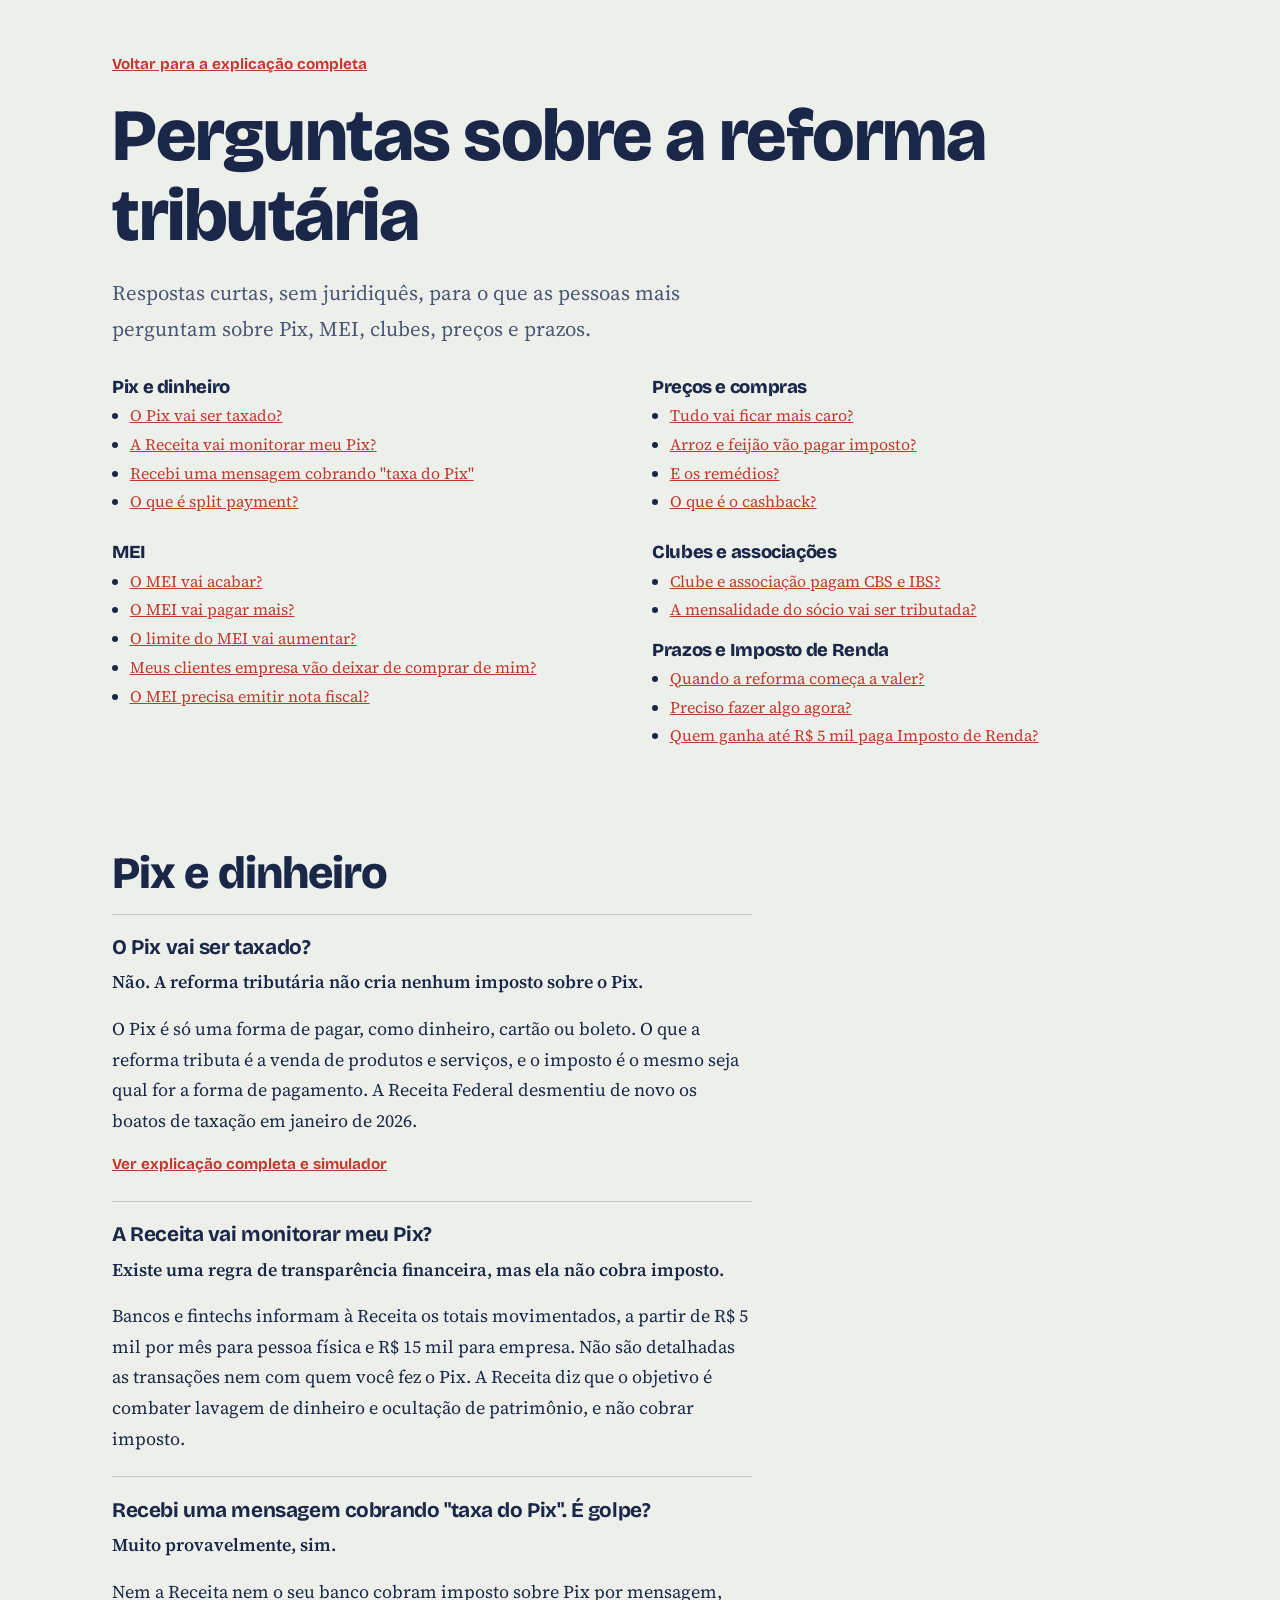
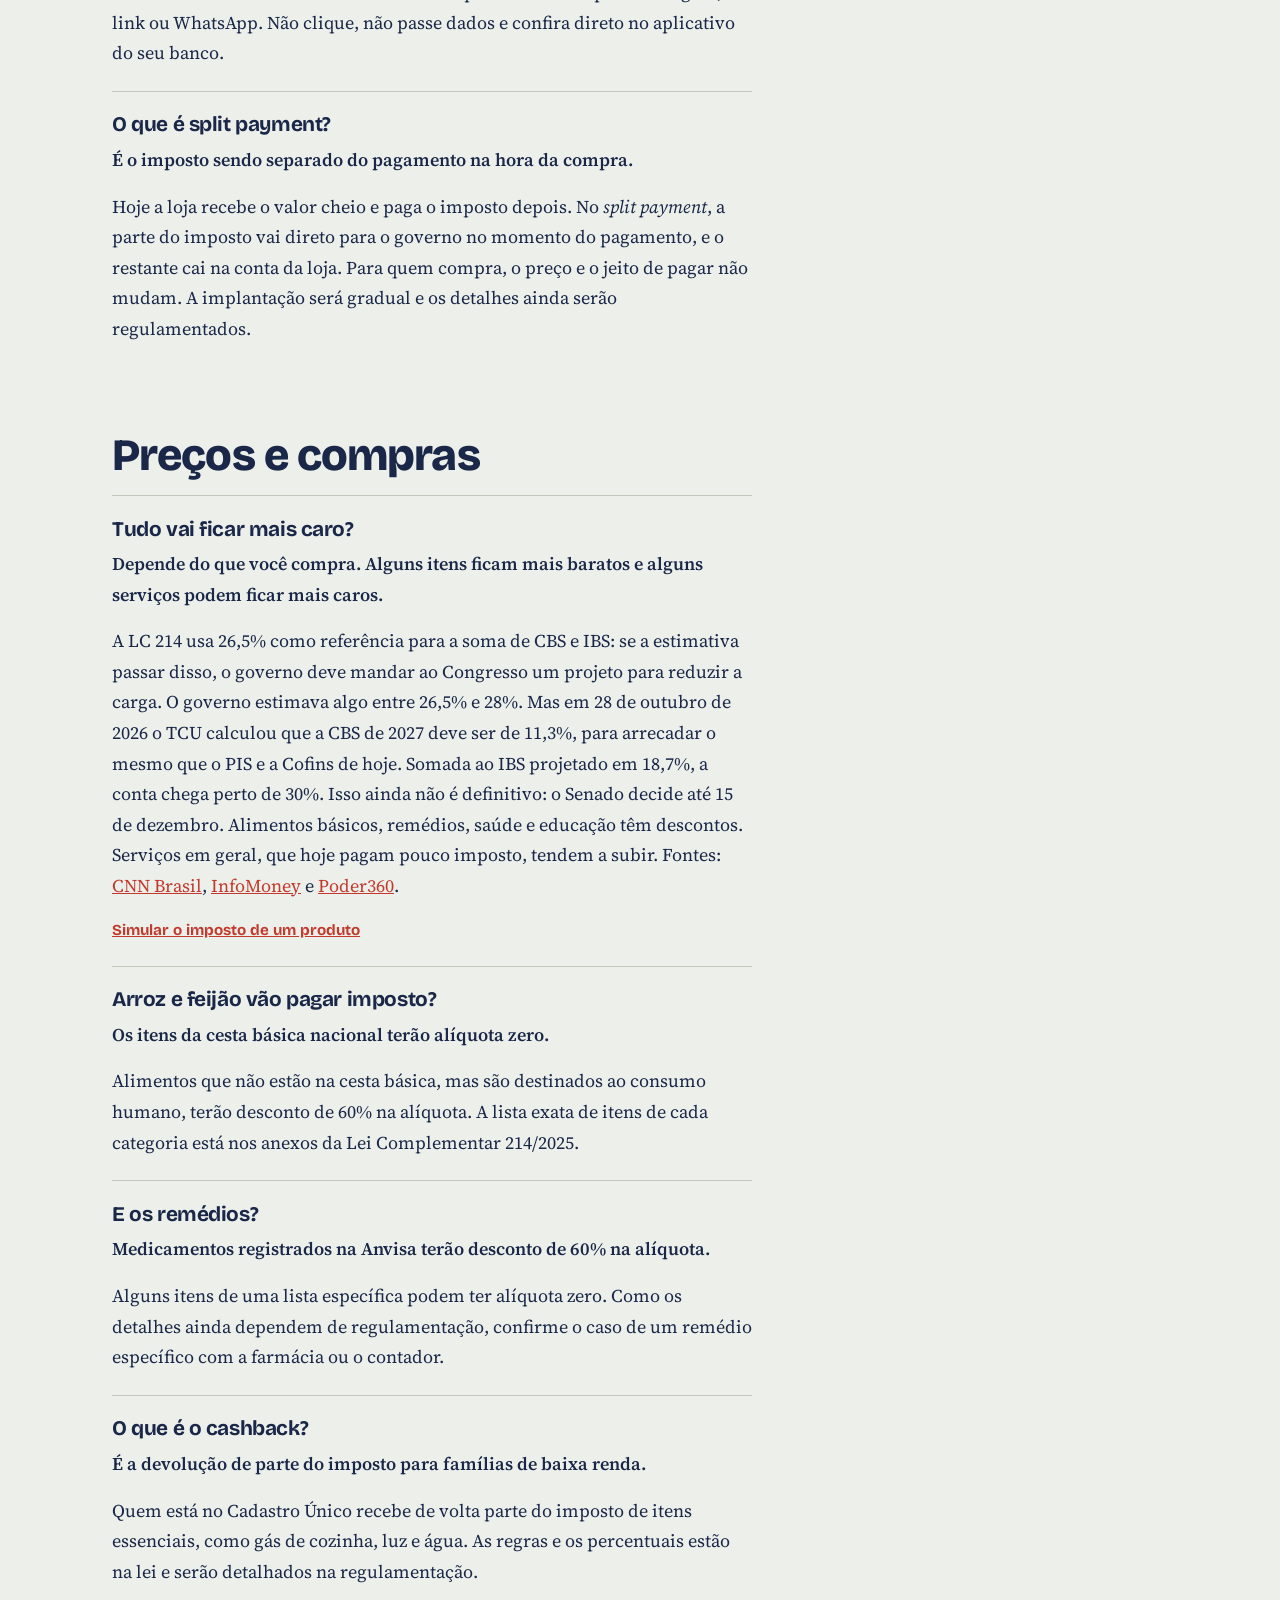
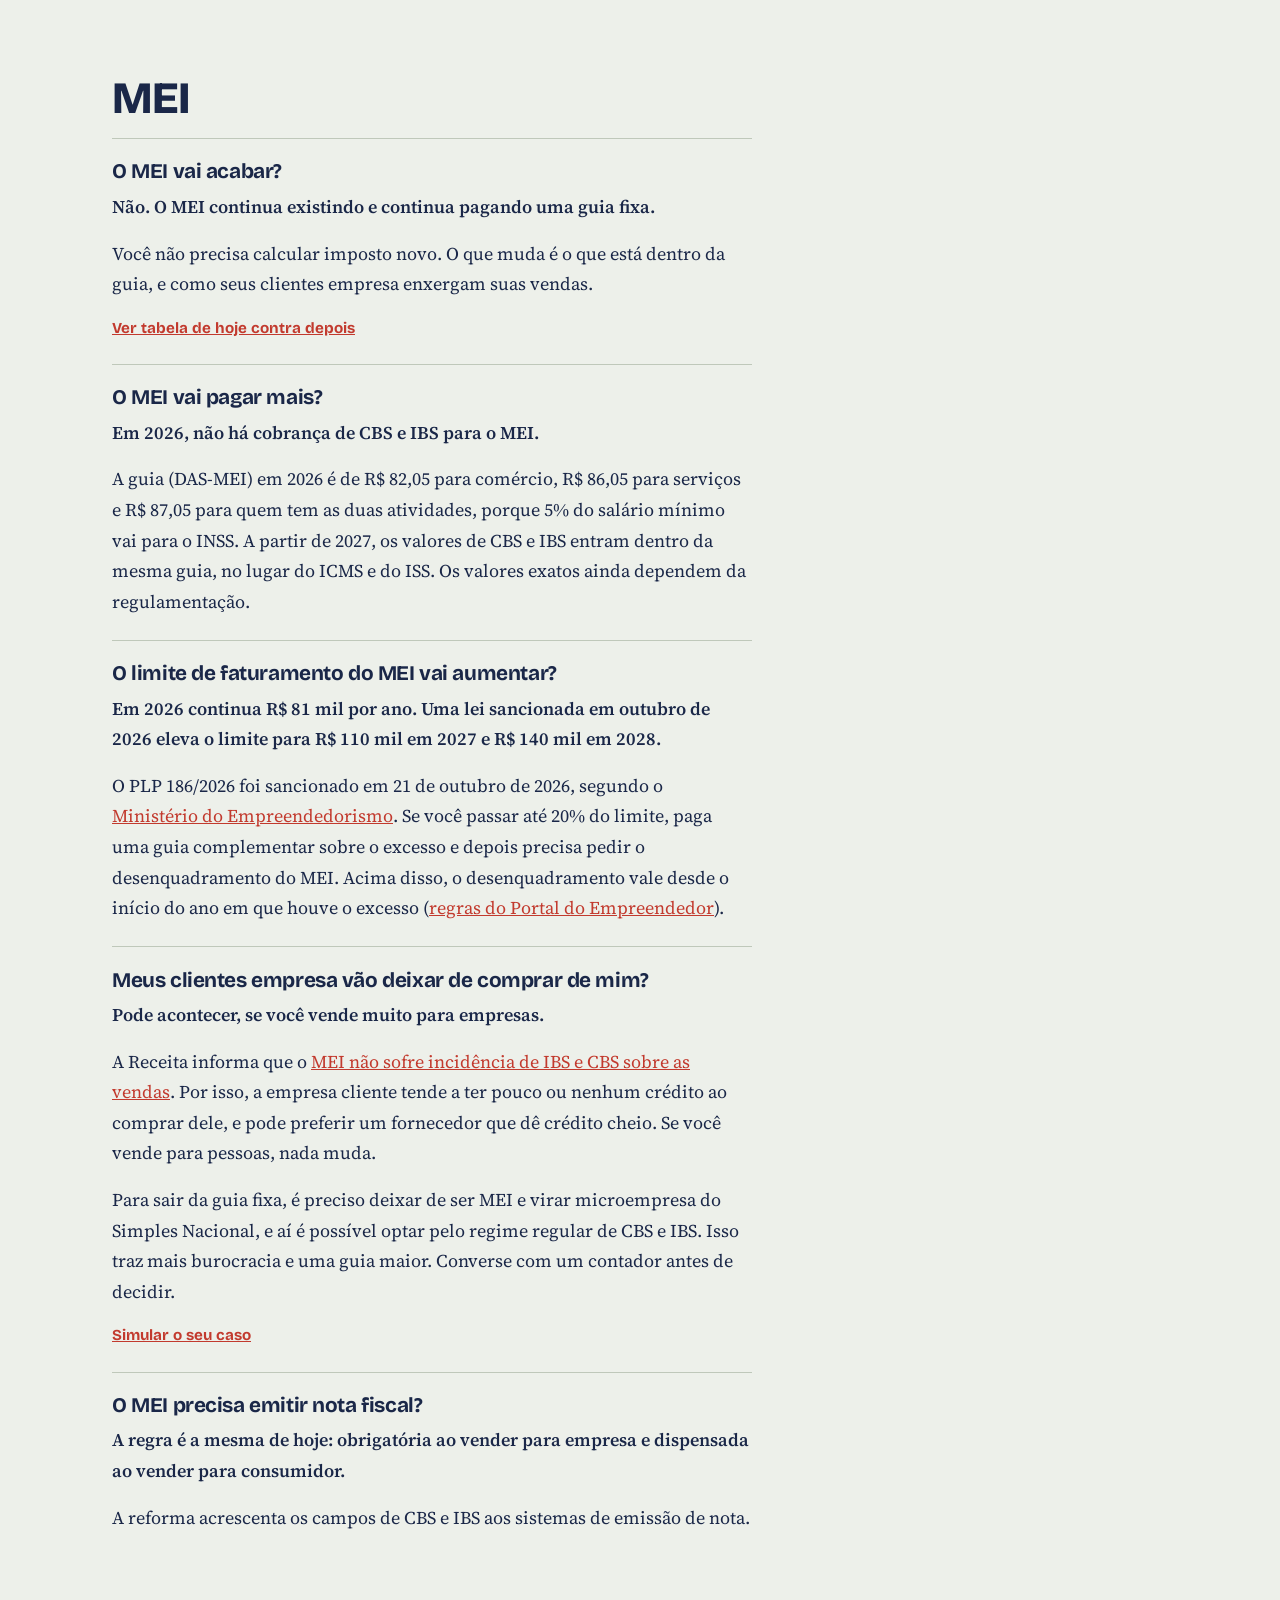
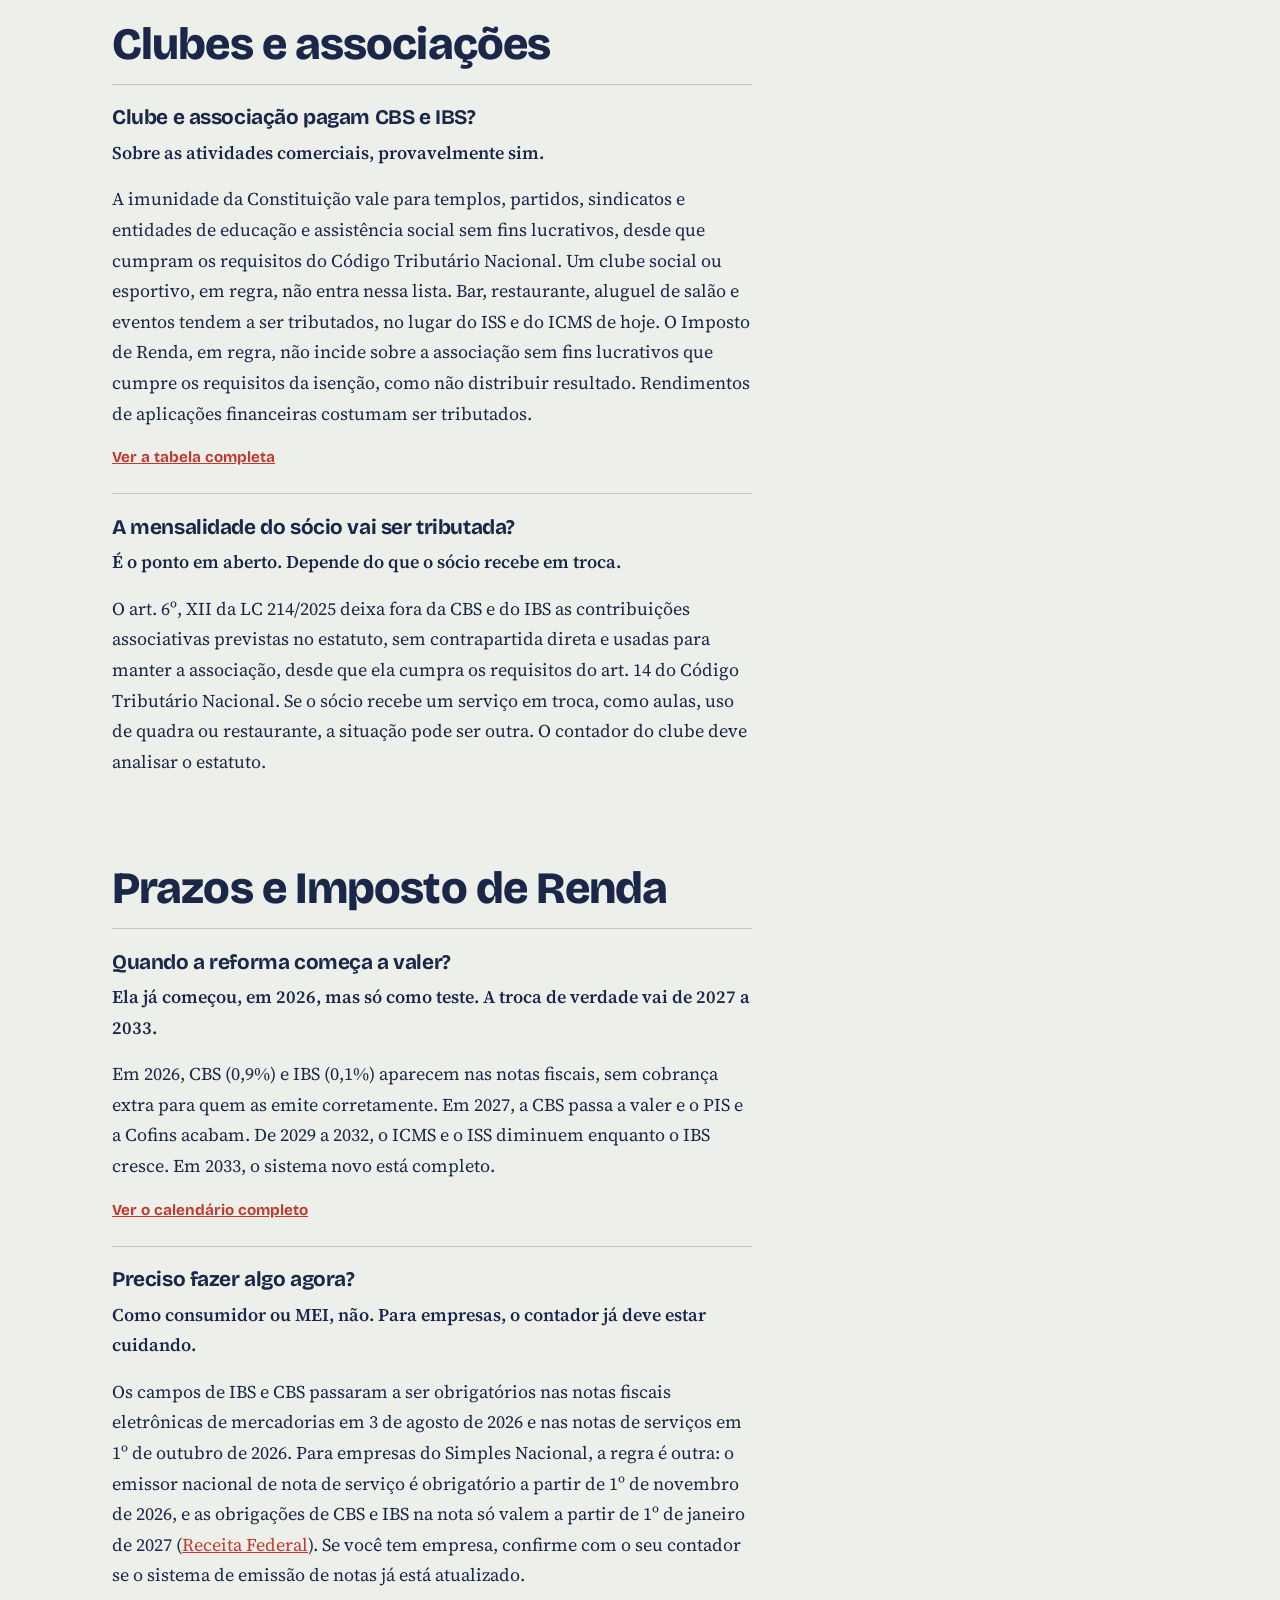
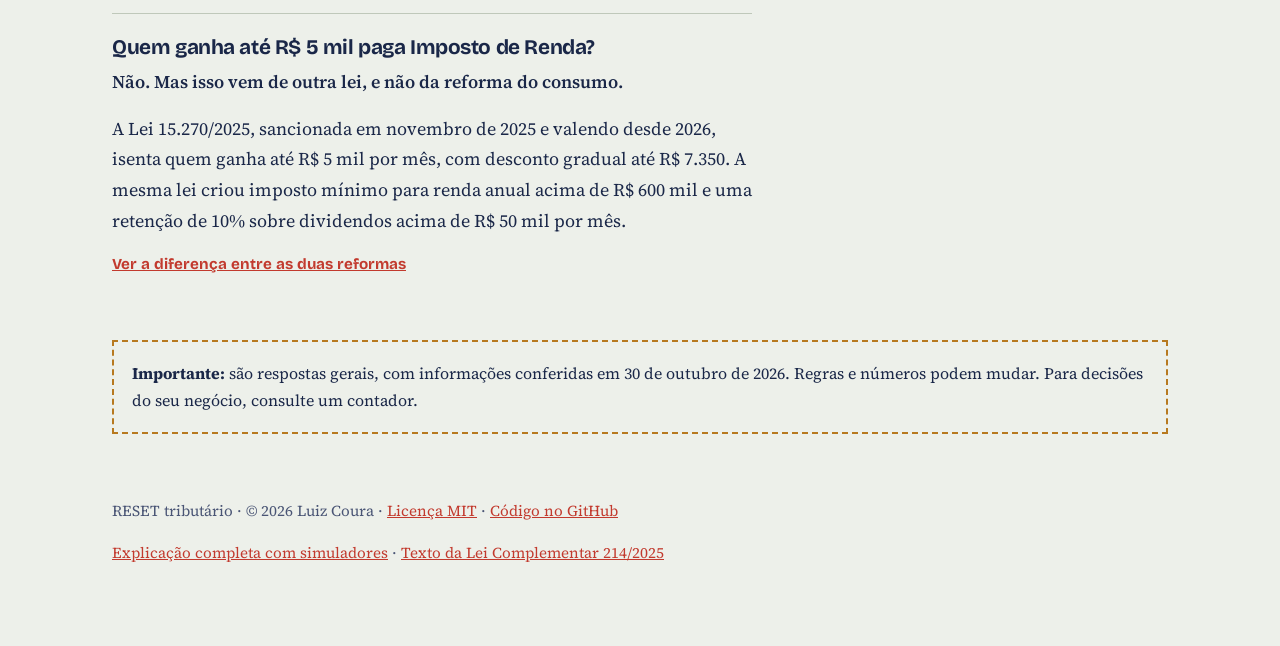
==== perguntas.html @ 4d24b14a "Atualiza conteúdo tributário com fontes oficiais Co-Authored-By: Claude Sonnet 5.5 <noreply@anthropi" ====
<!doctype html>
<html lang="pt-BR">
<head>
<meta charset="utf-8">
<meta name="viewport" content="width=device-width, initial-scale=1">
<title>Perguntas sobre a reforma tributária: Pix, MEI e preços | RESET</title>
<meta name="description" content="Respostas curtas para as dúvidas mais comuns sobre a reforma tributária: o Pix será taxado, o que muda para o MEI, clubes, preços e prazos.">
<meta name="author" content="Luiz Coura">
<meta name="robots" content="index, follow, max-snippet:-1, max-image-preview:large">
<link rel="canonical" href="https://luizcoura.github.io/reset-tributario/perguntas.html">
<link rel="icon" type="image/svg+xml" href="favicon.svg">
<link rel="icon" type="image/png" sizes="48x48" href="favicon-48.png">
<link rel="apple-touch-icon" href="apple-touch-icon.png">
<meta name="theme-color" content="#EDF0EA">
<meta property="og:type" content="article">
<meta property="og:locale" content="pt_BR">
<meta property="og:site_name" content="RESET tributário">
<meta property="og:title" content="Perguntas sobre a reforma tributária: Pix, MEI e preços">
<meta property="og:description" content="O Pix será taxado? O que muda para o MEI? Respostas curtas e sem juridiquês.">
<meta property="og:url" content="https://luizcoura.github.io/reset-tributario/perguntas.html">
<meta property="og:image" content="https://luizcoura.github.io/reset-tributario/og-image.png">
<meta property="og:image:width" content="1200">
<meta property="og:image:height" content="630">
<meta name="twitter:card" content="summary_large_image">
<meta name="twitter:image" content="https://luizcoura.github.io/reset-tributario/og-image.png">
<link rel="preconnect" href="https://fonts.googleapis.com">
<link rel="preconnect" href="https://fonts.gstatic.com" crossorigin>
<link href="https://fonts.googleapis.com/css2?family=Bricolage+Grotesque:opsz,wght@12..96,500;12..96,700;12..96,800&family=Source+Serif+4:ital,opsz,wght@0,8..60,400;0,8..60,600;1,8..60,400&family=IBM+Plex+Mono:wght@400;500&display=swap" rel="stylesheet">
<link rel="stylesheet" href="style.css">
<script type="application/ld+json">
{
  "@context":"https://schema.org",
  "@type":"WebPage",
  "name":"Perguntas sobre a reforma tributária: Pix, MEI e preços",
  "description":"Respostas curtas para as dúvidas mais comuns sobre a reforma tributária brasileira.",
  "inLanguage":"pt-BR",
  "url":"https://luizcoura.github.io/reset-tributario/perguntas.html",
  "dateModified":"2026-10-30",
  "isPartOf":{"@type":"WebSite","name":"RESET tributário","url":"https://luizcoura.github.io/reset-tributario/"},
  "author":{"@type":"Person","name":"Luiz Coura","url":"https://github.com/luizcoura"}
}
</script>
</head>
<body>

<header class="topo">
  <div class="wrap">
    <a class="voltar" href="index.html">Voltar para a explicação completa</a>
    <h1>Perguntas sobre a reforma tributária</h1>
    <p class="lead texto">Respostas curtas, sem juridiquês, para o que as pessoas mais perguntam sobre Pix, MEI, clubes, preços e prazos.</p>

    <nav class="indice" aria-label="Índice de perguntas">
      <div>
        <h2>Pix e dinheiro</h2>
        <ul>
          <li><a href="#pix-taxado">O Pix vai ser taxado?</a></li>
          <li><a href="#pix-monitorado">A Receita vai monitorar meu Pix?</a></li>
          <li><a href="#pix-golpe">Recebi uma mensagem cobrando "taxa do Pix"</a></li>
          <li><a href="#split">O que é split payment?</a></li>
        </ul>
      </div>
      <div>
        <h2>Preços e compras</h2>
        <ul>
          <li><a href="#mais-caro">Tudo vai ficar mais caro?</a></li>
          <li><a href="#cesta">Arroz e feijão vão pagar imposto?</a></li>
          <li><a href="#remedios">E os remédios?</a></li>
          <li><a href="#cashback">O que é o cashback?</a></li>
        </ul>
      </div>
      <div>
        <h2>MEI</h2>
        <ul>
          <li><a href="#mei-acaba">O MEI vai acabar?</a></li>
          <li><a href="#mei-paga-mais">O MEI vai pagar mais?</a></li>
          <li><a href="#mei-limite">O limite do MEI vai aumentar?</a></li>
          <li><a href="#mei-cliente">Meus clientes empresa vão deixar de comprar de mim?</a></li>
          <li><a href="#mei-nota">O MEI precisa emitir nota fiscal?</a></li>
        </ul>
      </div>
      <div>
        <h2>Clubes e associações</h2>
        <ul>
          <li><a href="#clube-paga">Clube e associação pagam CBS e IBS?</a></li>
          <li><a href="#clube-mensalidade">A mensalidade do sócio vai ser tributada?</a></li>
        </ul>
        <h2 class="mt-12">Prazos e Imposto de Renda</h2>
        <ul>
          <li><a href="#quando">Quando a reforma começa a valer?</a></li>
          <li><a href="#agora">Preciso fazer algo agora?</a></li>
          <li><a href="#ir">Quem ganha até R$ 5 mil paga Imposto de Renda?</a></li>
        </ul>
      </div>
    </nav>
  </div>
</header>

<main>
<section class="grupo" id="pix">
  <div class="wrap">
    <h2>Pix e dinheiro</h2>

    <div class="pergunta" id="pix-taxado">
      <h3>O Pix vai ser taxado?</h3>
      <p class="curta">Não. A reforma tributária não cria nenhum imposto sobre o Pix.</p>
      <p>O Pix é só uma forma de pagar, como dinheiro, cartão ou boleto. O que a reforma tributa é a venda de produtos e serviços, e o imposto é o mesmo seja qual for a forma de pagamento. A Receita Federal desmentiu de novo os boatos de taxação em janeiro de 2026.</p>
      <p class="mais"><a href="index.html#pix">Ver explicação completa e simulador</a></p>
    </div>

    <div class="pergunta" id="pix-monitorado">
      <h3>A Receita vai monitorar meu Pix?</h3>
      <p class="curta">Existe uma regra de transparência financeira, mas ela não cobra imposto.</p>
      <p>Bancos e fintechs informam à Receita os totais movimentados, a partir de R$ 5 mil por mês para pessoa física e R$ 15 mil para empresa. Não são detalhadas as transações nem com quem você fez o Pix. A Receita diz que o objetivo é combater lavagem de dinheiro e ocultação de patrimônio, e não cobrar imposto.</p>
    </div>

    <div class="pergunta" id="pix-golpe">
      <h3>Recebi uma mensagem cobrando "taxa do Pix". É golpe?</h3>
      <p class="curta">Muito provavelmente, sim.</p>
      <p>Nem a Receita nem o seu banco cobram imposto sobre Pix por mensagem, link ou WhatsApp. Não clique, não passe dados e confira direto no aplicativo do seu banco.</p>
    </div>

    <div class="pergunta" id="split">
      <h3>O que é split payment?</h3>
      <p class="curta">É o imposto sendo separado do pagamento na hora da compra.</p>
      <p>Hoje a loja recebe o valor cheio e paga o imposto depois. No <em>split payment</em>, a parte do imposto vai direto para o governo no momento do pagamento, e o restante cai na conta da loja. Para quem compra, o preço e o jeito de pagar não mudam. A implantação será gradual e os detalhes ainda serão regulamentados.</p>
    </div>
  </div>
</section>

<section class="grupo" id="precos">
  <div class="wrap">
    <h2>Preços e compras</h2>

    <div class="pergunta" id="mais-caro">
      <h3>Tudo vai ficar mais caro?</h3>
      <p class="curta">Depende do que você compra. Alguns itens ficam mais baratos e alguns serviços podem ficar mais caros.</p>
      <p>A LC 214 usa 26,5% como referência para a soma de CBS e IBS: se a estimativa passar disso, o governo deve mandar ao Congresso um projeto para reduzir a carga. O governo estimava algo entre 26,5% e 28%. Mas em 28 de outubro de 2026 o TCU calculou que a CBS de 2027 deve ser de 11,3%, para arrecadar o mesmo que o PIS e a Cofins de hoje. Somada ao IBS projetado em 18,7%, a conta chega perto de 30%. Isso ainda não é definitivo: o Senado decide até 15 de dezembro. Alimentos básicos, remédios, saúde e educação têm descontos. Serviços em geral, que hoje pagam pouco imposto, tendem a subir. Fontes: <a href="https://www.cnnbrasil.com.br/economia/money/macroeconomia/reforma-tributaria-tcu-propoe-aliquota-de-113-para-cbs-em-2027/">CNN Brasil</a>, <a href="https://www.infomoney.com.br/business/cbs-de-113-surpreende-e-acende-alerta-para-alta-de-impostos-em-2027/">InfoMoney</a> e <a href="https://www.poder360.com.br/poder-economia/tcu-fixa-aliquota-da-cbs-em-113-para-2027/">Poder360</a>.</p>
      <p class="mais"><a href="index.html#simuladores">Simular o imposto de um produto</a></p>
    </div>

    <div class="pergunta" id="cesta">
      <h3>Arroz e feijão vão pagar imposto?</h3>
      <p class="curta">Os itens da cesta básica nacional terão alíquota zero.</p>
      <p>Alimentos que não estão na cesta básica, mas são destinados ao consumo humano, terão desconto de 60% na alíquota. A lista exata de itens de cada categoria está nos anexos da Lei Complementar 214/2025.</p>
    </div>

    <div class="pergunta" id="remedios">
      <h3>E os remédios?</h3>
      <p class="curta">Medicamentos registrados na Anvisa terão desconto de 60% na alíquota.</p>
      <p>Alguns itens de uma lista específica podem ter alíquota zero. Como os detalhes ainda dependem de regulamentação, confirme o caso de um remédio específico com a farmácia ou o contador.</p>
    </div>

    <div class="pergunta" id="cashback">
      <h3>O que é o cashback?</h3>
      <p class="curta">É a devolução de parte do imposto para famílias de baixa renda.</p>
      <p>Quem está no Cadastro Único recebe de volta parte do imposto de itens essenciais, como gás de cozinha, luz e água. As regras e os percentuais estão na lei e serão detalhados na regulamentação.</p>
    </div>
  </div>
</section>

<section class="grupo" id="mei">
  <div class="wrap">
    <h2>MEI</h2>

    <div class="pergunta" id="mei-acaba">
      <h3>O MEI vai acabar?</h3>
      <p class="curta">Não. O MEI continua existindo e continua pagando uma guia fixa.</p>
      <p>Você não precisa calcular imposto novo. O que muda é o que está dentro da guia, e como seus clientes empresa enxergam suas vendas.</p>
      <p class="mais"><a href="index.html#mei">Ver tabela de hoje contra depois</a></p>
    </div>

    <div class="pergunta" id="mei-paga-mais">
      <h3>O MEI vai pagar mais?</h3>
      <p class="curta">Em 2026, não há cobrança de CBS e IBS para o MEI.</p>
      <p>A guia (DAS-MEI) em 2026 é de R$ 82,05 para comércio, R$ 86,05 para serviços e R$ 87,05 para quem tem as duas atividades, porque 5% do salário mínimo vai para o INSS. A partir de 2027, os valores de CBS e IBS entram dentro da mesma guia, no lugar do ICMS e do ISS. Os valores exatos ainda dependem da regulamentação.</p>
    </div>

    <div class="pergunta" id="mei-limite">
      <h3>O limite de faturamento do MEI vai aumentar?</h3>
      <p class="curta">Em 2026 continua R$ 81 mil por ano. Uma lei sancionada em outubro de 2026 eleva o limite para R$ 110 mil em 2027 e R$ 140 mil em 2028.</p>
      <p>O PLP 186/2026 foi sancionado em 21 de outubro de 2026, segundo o <a href="https://www.gov.br/memp/pt-br/assuntos/noticias/lula-sanciona-lei-que-amplia-beneficios-para-meis-e-envia-ao-congresso-pec-sobre-tarifa-zero-no-transporte-coletivo">Ministério do Empreendedorismo</a>. Se você passar até 20% do limite, paga uma guia complementar sobre o excesso e depois precisa pedir o desenquadramento do MEI. Acima disso, o desenquadramento vale desde o início do ano em que houve o excesso (<a href="https://www.gov.br/empresas-e-negocios/pt-br/empreendedor/servicos-para-mei/quero-crescer-desenquadramento">regras do Portal do Empreendedor</a>).</p>
    </div>

    <div class="pergunta" id="mei-cliente">
      <h3>Meus clientes empresa vão deixar de comprar de mim?</h3>
      <p class="curta">Pode acontecer, se você vende muito para empresas.</p>
      <p>A Receita informa que o <a href="https://www.gov.br/receitafederal/pt-br/acesso-a-informacao/acoes-e-programas/reforma-tributaria-do-consumo/reforma-de-fato">MEI não sofre incidência de IBS e CBS sobre as vendas</a>. Por isso, a empresa cliente tende a ter pouco ou nenhum crédito ao comprar dele, e pode preferir um fornecedor que dê crédito cheio. Se você vende para pessoas, nada muda.</p>
      <p>Para sair da guia fixa, é preciso deixar de ser MEI e virar microempresa do Simples Nacional, e aí é possível optar pelo regime regular de CBS e IBS. Isso traz mais burocracia e uma guia maior. Converse com um contador antes de decidir.</p>
      <p class="mais"><a href="index.html#simuladores">Simular o seu caso</a></p>
    </div>

    <div class="pergunta" id="mei-nota">
      <h3>O MEI precisa emitir nota fiscal?</h3>
      <p class="curta">A regra é a mesma de hoje: obrigatória ao vender para empresa e dispensada ao vender para consumidor.</p>
      <p>A reforma acrescenta os campos de CBS e IBS aos sistemas de emissão de nota.</p>
    </div>
  </div>
</section>

<section class="grupo" id="clubes">
  <div class="wrap">
    <h2>Clubes e associações</h2>

    <div class="pergunta" id="clube-paga">
      <h3>Clube e associação pagam CBS e IBS?</h3>
      <p class="curta">Sobre as atividades comerciais, provavelmente sim.</p>
      <p>A imunidade da Constituição vale para templos, partidos, sindicatos e entidades de educação e assistência social sem fins lucrativos, desde que cumpram os requisitos do Código Tributário Nacional. Um clube social ou esportivo, em regra, não entra nessa lista. Bar, restaurante, aluguel de salão e eventos tendem a ser tributados, no lugar do ISS e do ICMS de hoje. O Imposto de Renda, em regra, não incide sobre a associação sem fins lucrativos que cumpre os requisitos da isenção, como não distribuir resultado. Rendimentos de aplicações financeiras costumam ser tributados.</p>
      <p class="mais"><a href="index.html#clubes">Ver a tabela completa</a></p>
    </div>

    <div class="pergunta" id="clube-mensalidade">
      <h3>A mensalidade do sócio vai ser tributada?</h3>
      <p class="curta">É o ponto em aberto. Depende do que o sócio recebe em troca.</p>
      <p>O art. 6º, XII da LC 214/2025 deixa fora da CBS e do IBS as contribuições associativas previstas no estatuto, sem contrapartida direta e usadas para manter a associação, desde que ela cumpra os requisitos do art. 14 do Código Tributário Nacional. Se o sócio recebe um serviço em troca, como aulas, uso de quadra ou restaurante, a situação pode ser outra. O contador do clube deve analisar o estatuto.</p>
    </div>
  </div>
</section>

<section class="grupo" id="prazos">
  <div class="wrap">
    <h2>Prazos e Imposto de Renda</h2>

    <div class="pergunta" id="quando">
      <h3>Quando a reforma começa a valer?</h3>
      <p class="curta">Ela já começou, em 2026, mas só como teste. A troca de verdade vai de 2027 a 2033.</p>
      <p>Em 2026, CBS (0,9%) e IBS (0,1%) aparecem nas notas fiscais, sem cobrança extra para quem as emite corretamente. Em 2027, a CBS passa a valer e o PIS e a Cofins acabam. De 2029 a 2032, o ICMS e o ISS diminuem enquanto o IBS cresce. Em 2033, o sistema novo está completo.</p>
      <p class="mais"><a href="index.html#prazos">Ver o calendário completo</a></p>
    </div>

    <div class="pergunta" id="agora">
      <h3>Preciso fazer algo agora?</h3>
      <p class="curta">Como consumidor ou MEI, não. Para empresas, o contador já deve estar cuidando.</p>
      <p>Os campos de IBS e CBS passaram a ser obrigatórios nas notas fiscais eletrônicas de mercadorias em 3 de agosto de 2026 e nas notas de serviços em 1º de outubro de 2026. Para empresas do Simples Nacional, a regra é outra: o emissor nacional de nota de serviço é obrigatório a partir de 1º de novembro de 2026, e as obrigações de CBS e IBS na nota só valem a partir de 1º de janeiro de 2027 (<a href="https://www.gov.br/receitafederal/pt-br/assuntos/noticias/2026/agosto/simples-nacional-nfs-e-nacional-sera-obrigatoria-para-me-e-epp-a-partir-de-1o-de-novembro-de-2026">Receita Federal</a>). Se você tem empresa, confirme com o seu contador se o sistema de emissão de notas já está atualizado.</p>
    </div>

    <div class="pergunta" id="ir">
      <h3>Quem ganha até R$ 5 mil paga Imposto de Renda?</h3>
      <p class="curta">Não. Mas isso vem de outra lei, e não da reforma do consumo.</p>
      <p>A Lei 15.270/2025, sancionada em novembro de 2025 e valendo desde 2026, isenta quem ganha até R$ 5 mil por mês, com desconto gradual até R$ 7.350. A mesma lei criou imposto mínimo para renda anual acima de R$ 600 mil e uma retenção de 10% sobre dividendos acima de R$ 50 mil por mês.</p>
      <p class="mais"><a href="index.html#renda">Ver a diferença entre as duas reformas</a></p>
    </div>

    <div class="aviso-final">
      <strong>Importante:</strong> são respostas gerais, com informações conferidas em 30 de outubro de 2026. Regras e números podem mudar. Para decisões do seu negócio, consulte um contador.
    </div>
  </div>
</section>
</main>

<footer>
  <div class="wrap">
    <p>RESET tributário · © 2026 Luiz Coura · <a href="https://github.com/luizcoura/reset-tributario/blob/main/LICENSE">Licença MIT</a> · <a href="https://github.com/luizcoura/reset-tributario">Código no GitHub</a></p>
    <p><a href="index.html">Explicação completa com simuladores</a> · <a href="https://www.planalto.gov.br/ccivil_03/leis/lcp/lcp214.htm">Texto da Lei Complementar 214/2025</a></p>
  </div>
</footer>
</body>
</html>
---- style.css ----
:root{
  --papel:#EDF0EA;
  --papel-2:#E1E6DD;
  --tinta:#1A2748;
  --tinta-suave:#4A5575;
  --carimbo:#C23A2E;
  --verde:#2B7A57;
  --ambar:#B7791F;
  --linha:#BFC8BA;
  --branco:#FAFBF8;
  --titulo:"Bricolage Grotesque",system-ui,sans-serif;
  --corpo:"Source Serif 4",Georgia,serif;
  --nota:"IBM Plex Mono",ui-monospace,monospace;
}
@media (prefers-color-scheme:dark){
  :root:not([data-theme="light"]){
    --papel:#141A2B;--papel-2:#1C2339;--tinta:#E8ECF5;--tinta-suave:#A3AEC8;
    --carimbo:#F0665A;--verde:#58C492;--ambar:#E5A94A;--linha:#313A57;--branco:#1F2740;
  }
}
*{box-sizing:border-box}
html{scroll-behavior:smooth}
body{margin:0;background:var(--papel);color:var(--tinta);font-family:var(--corpo);font-size:1.125rem;line-height:1.7}
a{color:var(--carimbo)}
:focus-visible{outline:3px solid var(--carimbo);outline-offset:3px}
.wrap{max-width:68rem;margin:0 auto;padding:0 1rem}
.texto{max-width:40rem}
h1,h2,h3{font-family:var(--titulo);line-height:1.08;margin:0;letter-spacing:-.02em}
h1{font-size:clamp(2.4rem,7vw,4.6rem);font-weight:800}
h2{font-size:clamp(1.8rem,4.5vw,2.8rem);font-weight:800;margin-bottom:1rem}
h3{font-size:1.35rem;font-weight:700;margin-bottom:.4rem}
p{margin:0 0 1rem}
section{padding:4.5rem 0 1rem}
.lead{font-size:1.3rem;color:var(--tinta-suave)}

/* topo */
header.topo{padding:3rem 0 2rem}
header.topo p.lead{max-width:36rem;margin-top:1.2rem}
.nav{display:flex;flex-wrap:wrap;gap:.5rem;margin-top:1.6rem;font-family:var(--titulo);font-weight:500;font-size:.95rem}
.nav a{color:var(--tinta);text-decoration:none;border:1.5px solid var(--tinta);padding:.3rem .8rem;border-radius:99px}
.nav a:hover{background:var(--tinta);color:var(--papel)}

/* nota fiscal interativa */
.nota{background:var(--branco);border:1.5px solid var(--tinta);padding:1.4rem 1.2rem 1.6rem;font-family:var(--nota);font-size:.9rem;line-height:1.5;position:relative;
  clip-path:polygon(0 0,100% 0,100% calc(100% - 10px),97.5% 100%,95% calc(100% - 10px),92.5% 100%,90% calc(100% - 10px),87.5% 100%,85% calc(100% - 10px),82.5% 100%,80% calc(100% - 10px),77.5% 100%,75% calc(100% - 10px),72.5% 100%,70% calc(100% - 10px),67.5% 100%,65% calc(100% - 10px),62.5% 100%,60% calc(100% - 10px),57.5% 100%,55% calc(100% - 10px),52.5% 100%,50% calc(100% - 10px),47.5% 100%,45% calc(100% - 10px),42.5% 100%,40% calc(100% - 10px),37.5% 100%,35% calc(100% - 10px),32.5% 100%,30% calc(100% - 10px),27.5% 100%,25% calc(100% - 10px),22.5% 100%,20% calc(100% - 10px),17.5% 100%,15% calc(100% - 10px),12.5% 100%,10% calc(100% - 10px),7.5% 100%,5% calc(100% - 10px),2.5% 100%,0 calc(100% - 10px))}
.nota h2{font-family:var(--nota);font-size:1rem;font-weight:500;letter-spacing:0;margin:0 0 .2rem}
.nota .ano{font-family:var(--titulo);font-weight:800;font-size:3.6rem;line-height:1;letter-spacing:-.03em;margin:.2rem 0 .6rem}
.linhas{list-style:none;margin:1rem 0;padding:0;border-top:1.5px dashed var(--tinta-suave)}
.linhas li{display:grid;grid-template-columns:5.5rem 1fr 3.4rem;gap:.6rem;align-items:center;padding:.35rem 0;border-bottom:1px dashed var(--linha)}
.barra{height:.7rem;background:var(--papel-2);position:relative;overflow:hidden}
.barra i{position:absolute;inset:0 auto 0 0;width:0;transition:width .5s ease,background .3s}
.novo i{background:var(--verde)}
.velho i{background:var(--carimbo)}
.linhas .pct{text-align:right;color:var(--tinta-suave)}
.explica{min-height:7.5rem;font-family:var(--corpo);font-size:1.05rem;line-height:1.55;margin:.4rem 0 1rem}
.slider{width:100%;accent-color:var(--carimbo);height:2rem}
.marcas{display:flex;justify-content:space-between;color:var(--tinta-suave);font-size:.75rem}
.legenda{display:flex;gap:1rem;flex-wrap:wrap;font-size:.8rem;margin-top:.8rem}
.legenda b{display:inline-block;width:.8rem;height:.8rem;margin-right:.35rem;vertical-align:-1px}

.hero-grid{display:grid;gap:2.5rem;align-items:start}
@media(min-width:56rem){.hero-grid{grid-template-columns:1fr 26rem}}

/* resumo */
.tres{display:grid;gap:1rem;margin-top:1.5rem}
@media(min-width:48rem){.tres{grid-template-columns:repeat(3,1fr)}}
.tres div{border-top:4px solid var(--tinta);padding-top:.8rem}
.tres p{font-size:1rem;line-height:1.55;color:var(--tinta-suave);margin:0}
.tres h3{font-size:1.2rem}

/* hoje x depois */
.comparar{display:grid;gap:1.5rem;margin:1.5rem 0}
@media(min-width:48rem){.comparar{grid-template-columns:1fr 1fr}}
.col{background:var(--branco);border:1.5px solid var(--linha);padding:1.3rem}
.col.hoje{border-top:6px solid var(--carimbo)}
.col.depois{border-top:6px solid var(--verde)}
.col ul{margin:0;padding-left:1.2rem}
.col li{margin-bottom:.5rem}
.sigla{font-family:var(--nota);font-size:.9em;background:var(--papel-2);padding:.05em .35em}

/* exemplo cascata */
.exemplo{background:var(--tinta);color:var(--papel);padding:1.5rem;margin:1.5rem 0}
.exemplo h3{color:var(--papel)}
.exemplo p{color:inherit;opacity:.92}
.exemplo strong{color:inherit}

/* linha do tempo */
.tempo{list-style:none;padding:0;margin:1.5rem 0;border-left:3px solid var(--tinta);margin-left:.5rem}
.tempo li{position:relative;padding:0 0 1.6rem 1.6rem}
.tempo li::before{content:"";position:absolute;left:-.62rem;top:.45rem;width:1rem;height:1rem;background:var(--papel);border:3px solid var(--tinta);border-radius:50%}
.tempo li.agora::before{background:var(--carimbo);border-color:var(--carimbo)}
.tempo h3{font-size:1.2rem}
.tempo p{font-size:1rem;margin:0;color:var(--tinta-suave)}
.etiqueta{display:inline-block;font-family:var(--titulo);font-weight:700;font-size:.8rem;background:var(--carimbo);color:var(--papel);padding:.1rem .55rem;margin-left:.4rem;vertical-align:2px;transform:rotate(-2deg)}

/* MEI */
table{width:100%;border-collapse:collapse;background:var(--branco);font-size:1rem;line-height:1.45;margin:1.2rem 0}
th,td{padding:.75rem .8rem;border:1px solid var(--linha);text-align:left;vertical-align:top}
th{font-family:var(--titulo);font-weight:700;background:var(--papel-2)}
.tabela-rolagem{overflow-x:auto}
.tabela-rolagem table{min-width:36rem}
@media (max-width:40rem){
  .tabela-rolagem table{min-width:0}
  .tabela-rolagem thead{position:absolute;left:-9999px}
  .tabela-rolagem table,.tabela-rolagem tbody,.tabela-rolagem tr,.tabela-rolagem th,.tabela-rolagem td{display:block;width:100%}
  .tabela-rolagem tr{margin-bottom:1rem;border:1px solid var(--linha)}
  .tabela-rolagem tbody th{border:none;border-bottom:1px solid var(--linha)}
  .tabela-rolagem td{border:none;border-bottom:1px solid var(--linha)}
  .tabela-rolagem td:last-child{border-bottom:none}
  .tabela-rolagem td::before{display:block;font-family:var(--titulo);font-weight:700;font-size:.85rem;color:var(--tinta-suave);margin-bottom:.15rem}
  .tabela-rolagem td:nth-of-type(1)::before{content:"Hoje"}
  .tabela-rolagem td:nth-of-type(2)::before{content:"Com a reforma"}
}
.caso{border:1.5px solid var(--tinta);background:var(--branco);padding:1.3rem;margin:1.5rem 0}
.caso h3{margin-bottom:.8rem}
.caso .cena{display:grid;gap:1rem}
@media(min-width:48rem){.caso .cena{grid-template-columns:1fr 1fr}}
.caso .cena div{padding:.2rem 0}
.caso small{font-family:var(--titulo);font-weight:700;color:var(--tinta-suave);display:block;margin-bottom:.2rem}

/* Pix */
.veredito{display:grid;gap:1rem;margin:1.5rem 0}
@media(min-width:48rem){.veredito{grid-template-columns:1fr 1fr}}
.carimbo{display:inline-block;font-family:var(--titulo);font-weight:800;font-size:1.7rem;color:var(--verde);border:4px solid var(--verde);padding:.1rem .8rem;transform:rotate(-3deg);margin:.3rem 0 1rem}
.carimbo.aviso{color:var(--ambar);border-color:var(--ambar)}
.mito{background:var(--branco);padding:1.2rem;border-left:6px solid var(--linha)}
.mito.fato{border-left-color:var(--verde)}
.mito.cuidado{border-left-color:var(--ambar)}
.mito h3{font-size:1.15rem}
.mito p{margin:0;font-size:1rem}

details{background:var(--branco);border:1.5px solid var(--linha);margin-bottom:.6rem}
summary{cursor:pointer;padding:.8rem 1rem;font-family:var(--titulo);font-weight:700;list-style:none}
summary::-webkit-details-marker{display:none}
summary::after{content:"+";float:right;font-size:1.3rem;line-height:1}
details[open] summary::after{content:"–"}
details p{padding:0 1rem;font-size:1rem;margin:0 0 .9rem}

.aviso-final{border:2px dashed var(--ambar);padding:1.1rem;margin:2.5rem 0 1rem;font-size:1rem}
footer{padding:2rem 0 4rem;font-size:.95rem;color:var(--tinta-suave)}
footer ul{padding-left:1.2rem}
/* simuladores */
.global{display:flex;flex-wrap:wrap;gap:.8rem 1.2rem;align-items:center;background:var(--branco);border:1.5px solid var(--linha);padding:1rem;margin:1.2rem 0;font-size:1rem;line-height:1.4}
.global small{flex-basis:100%;color:var(--tinta-suave)}
.abas{display:flex;flex-wrap:wrap;gap:.4rem;border-bottom:3px solid var(--tinta);margin-top:1.5rem}
.abas button{font:inherit;font-family:var(--titulo);font-weight:700;font-size:1rem;background:var(--papel-2);color:var(--tinta);border:1.5px solid var(--linha);border-bottom:none;padding:.6rem 1.1rem;cursor:pointer}
.abas button[aria-selected="true"]{background:var(--tinta);color:var(--papel);border-color:var(--tinta)}
.painel{padding:1.4rem 0 .5rem}
.painel[hidden]{display:none}
.sim{display:grid;gap:1.5rem}
@media(min-width:52rem){.sim{grid-template-columns:1fr 1fr;align-items:start}}
.campos{display:grid;gap:.9rem}
.campo label{display:block;font-family:var(--titulo);font-weight:700;font-size:.95rem;margin-bottom:.2rem;line-height:1.3}
.campo small{display:block;color:var(--tinta-suave);font-size:.85rem;line-height:1.4;margin-top:.2rem}
input[type=number],select{font:inherit;font-size:1rem;width:100%;padding:.5rem .6rem;background:var(--branco);color:var(--tinta);border:1.5px solid var(--tinta);border-radius:0}
.global input[type=number]{width:6rem}
.resultado{background:var(--branco);border:1.5px solid var(--tinta);padding:1.2rem;font-family:var(--nota);font-size:.9rem;line-height:1.5}
.resultado .linha{display:flex;justify-content:space-between;gap:1rem;padding:.35rem 0;border-bottom:1px dashed var(--linha)}
.resultado .linha span:last-child{text-align:right;white-space:nowrap}
.resultado .total{font-family:var(--titulo);font-weight:800;font-size:1.25rem;border-bottom:none;border-top:2px solid var(--tinta);margin-top:.4rem;padding-top:.6rem}
.resultado .bom{color:var(--verde)}
.resultado .ruim{color:var(--carimbo)}
.resultado .msg{font-family:var(--corpo);font-size:1rem;line-height:1.5;margin:.9rem 0 0}
.fatia{display:flex;height:1.1rem;margin:.6rem 0 .3rem;background:var(--papel-2)}
.fatia i{display:block;height:100%;transition:width .4s}
@media (prefers-reduced-motion:reduce){.fatia i{transition:none}}
@media (prefers-reduced-motion:reduce){html{scroll-behavior:auto}.barra i{transition:none}}

/* página de perguntas */
.voltar{display:inline-block;margin-bottom:1.2rem;font-family:var(--titulo);font-weight:700;font-size:.95rem}
.indice{display:grid;gap:1.5rem;margin:2rem 0 1rem}
@media(min-width:48rem){.indice{grid-template-columns:1fr 1fr}}
.indice h2{font-size:1.15rem;margin-bottom:.4rem}
.indice ul{margin:0;padding-left:1.1rem;font-size:1rem;line-height:1.45}
.indice li{margin-bottom:.35rem}
.grupo{padding-top:3rem}
.pergunta{padding:1.4rem 0;border-top:1.5px solid var(--linha);max-width:40rem}
.pergunta h3{font-size:1.3rem;margin-bottom:.5rem;scroll-margin-top:1rem}
.pergunta p:last-child{margin-bottom:0}
.curta{font-weight:600}
.mais{font-family:var(--titulo);font-weight:700;font-size:.95rem}

/* utilitários (substituem estilos inline) */
.assinatura{margin-top:.8rem;font-family:var(--titulo);font-weight:700}
.sr{position:absolute;left:-9999px}
.cor-velho{background:var(--carimbo)}
.cor-novo{background:var(--verde)}
.sem-margem{margin:0}
.sem-margem-baixo{margin-bottom:0}
.mt-1{margin-top:1rem}
.mt-12{margin-top:1.2rem}
.mt-15{margin-top:1.5rem}
.mt-2{margin-top:2rem}
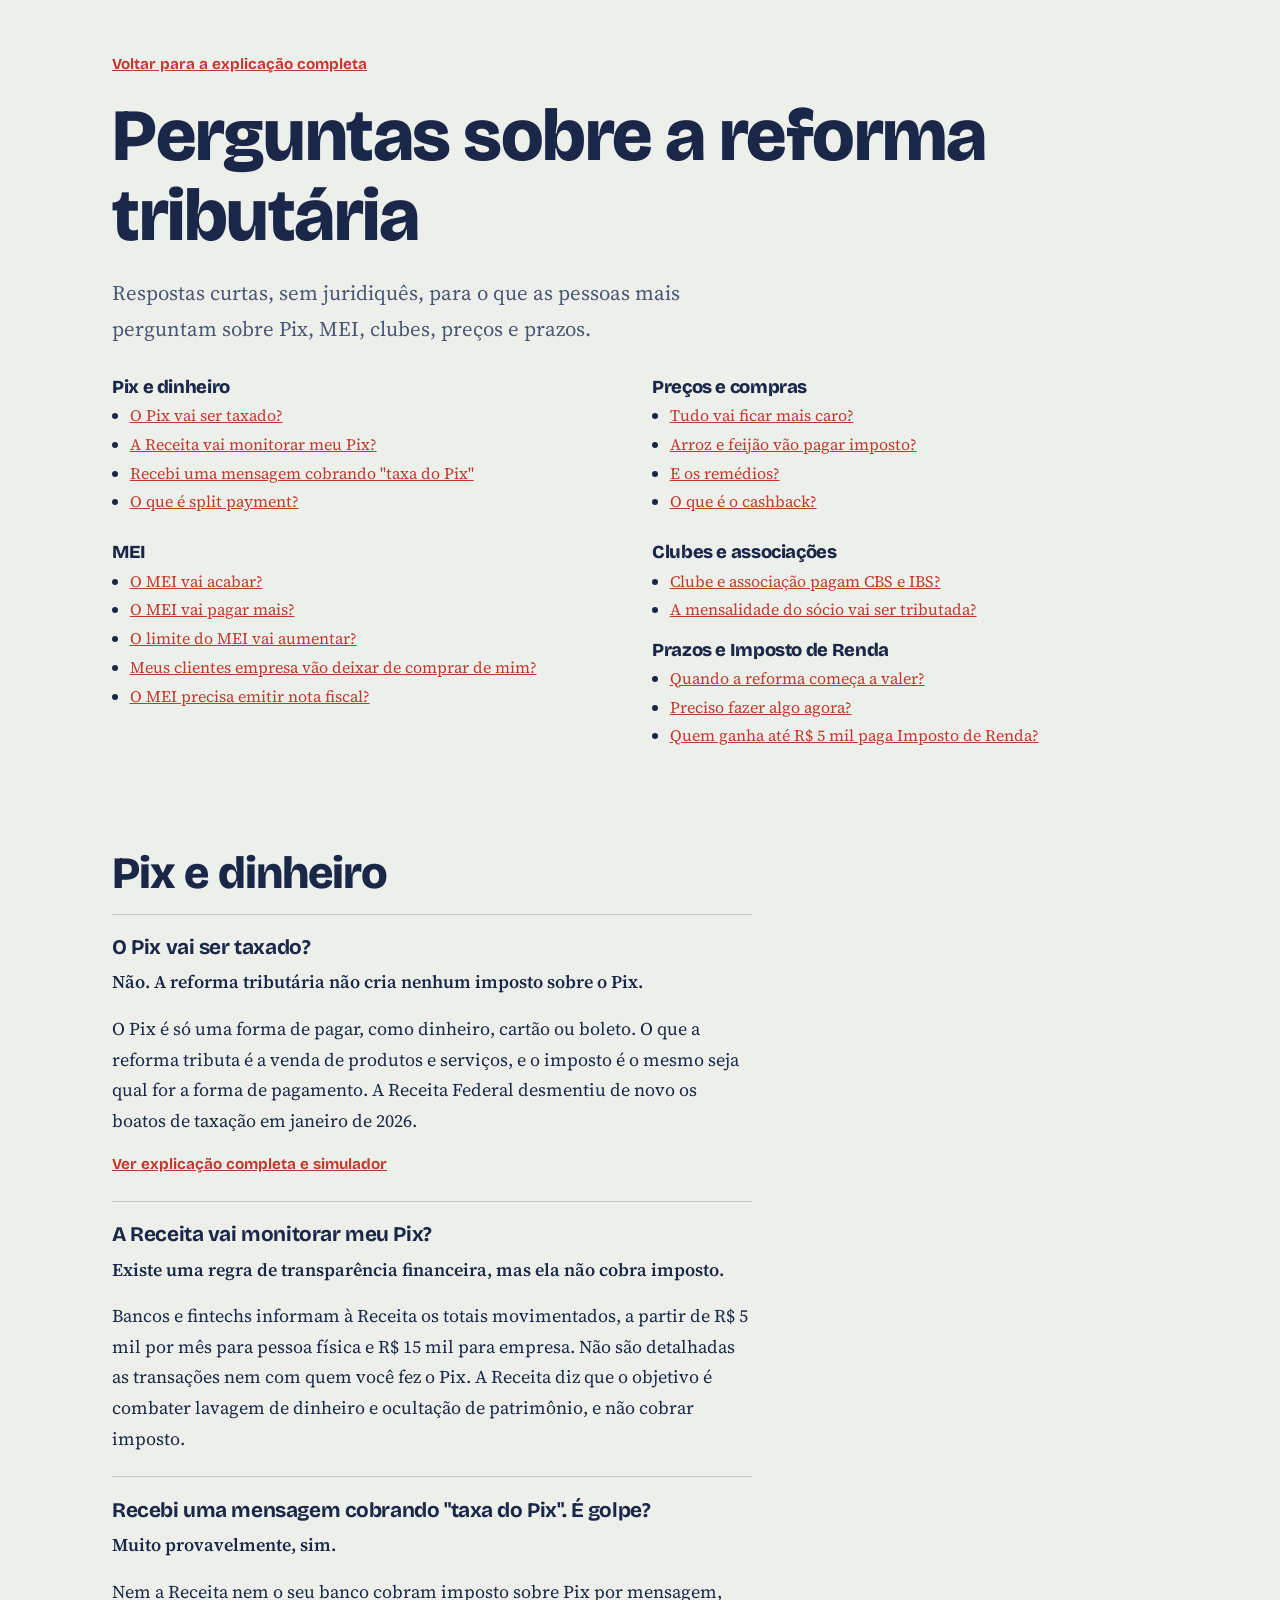
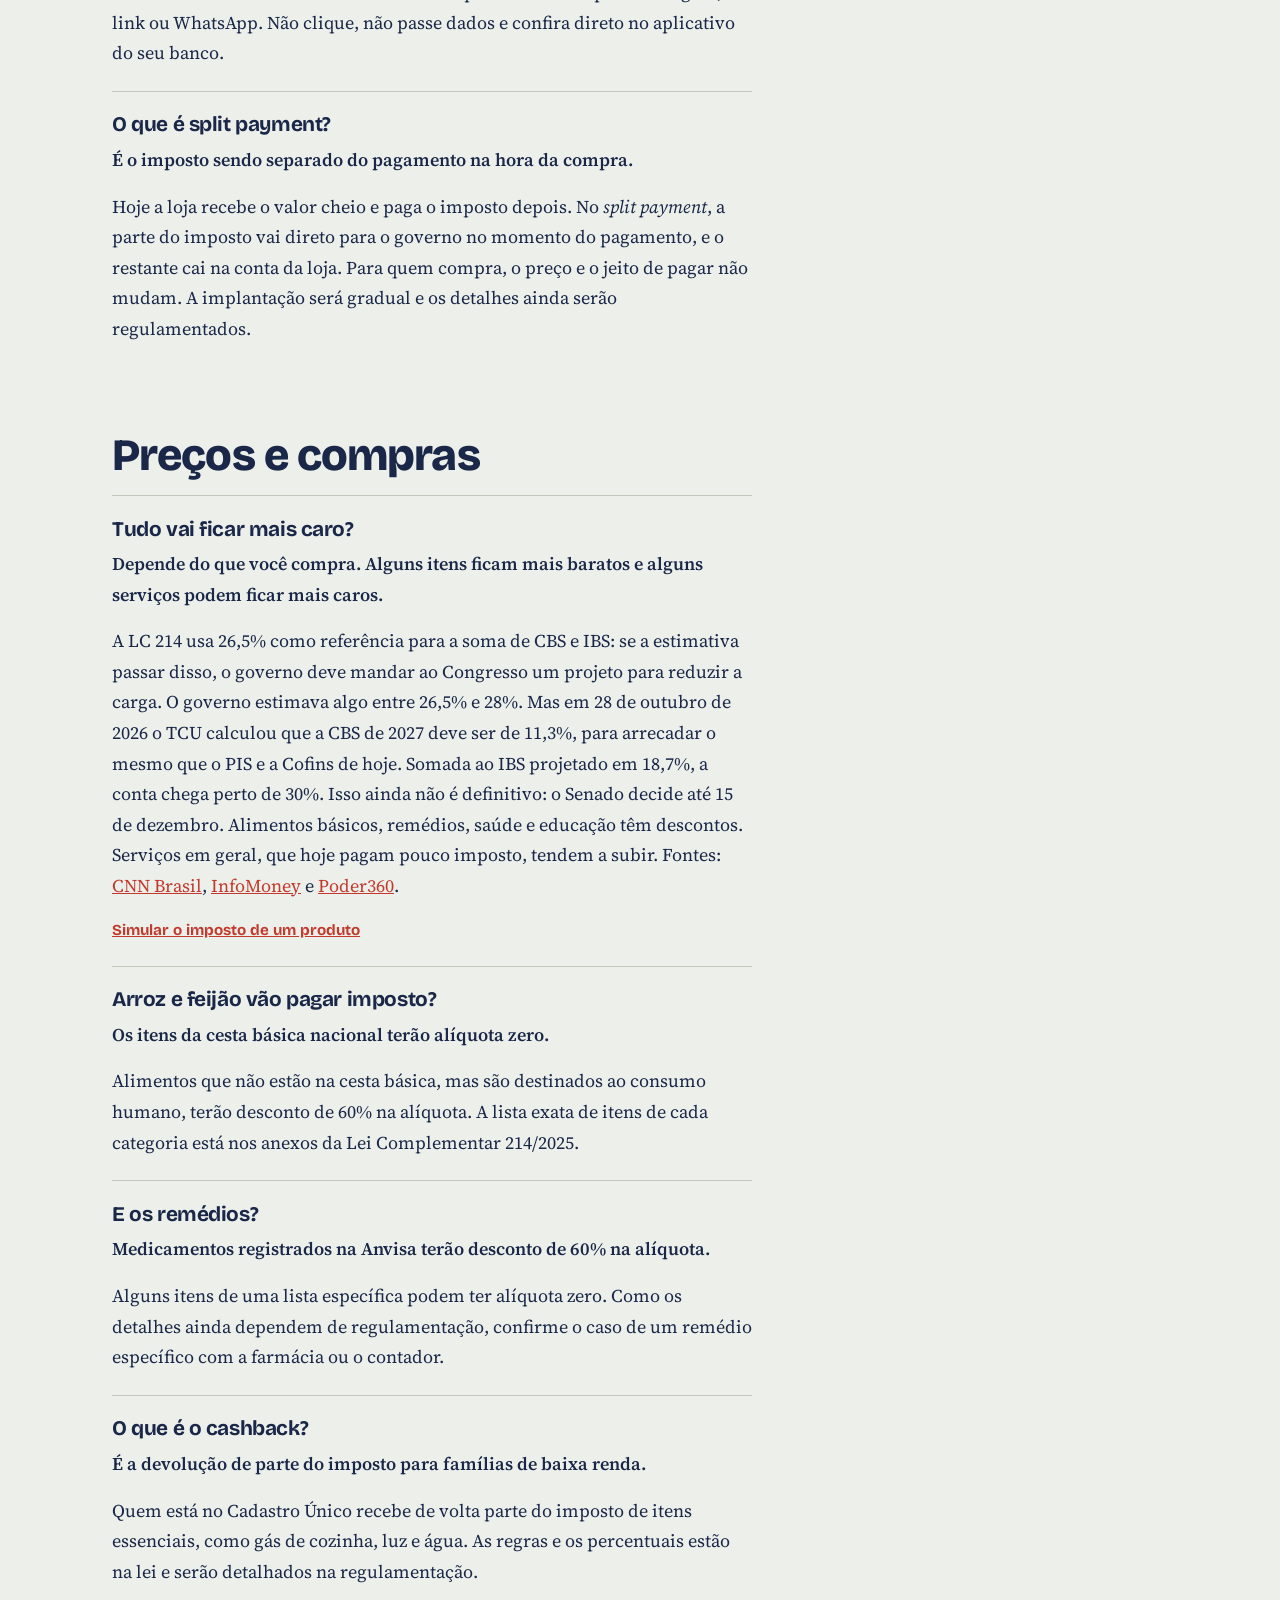
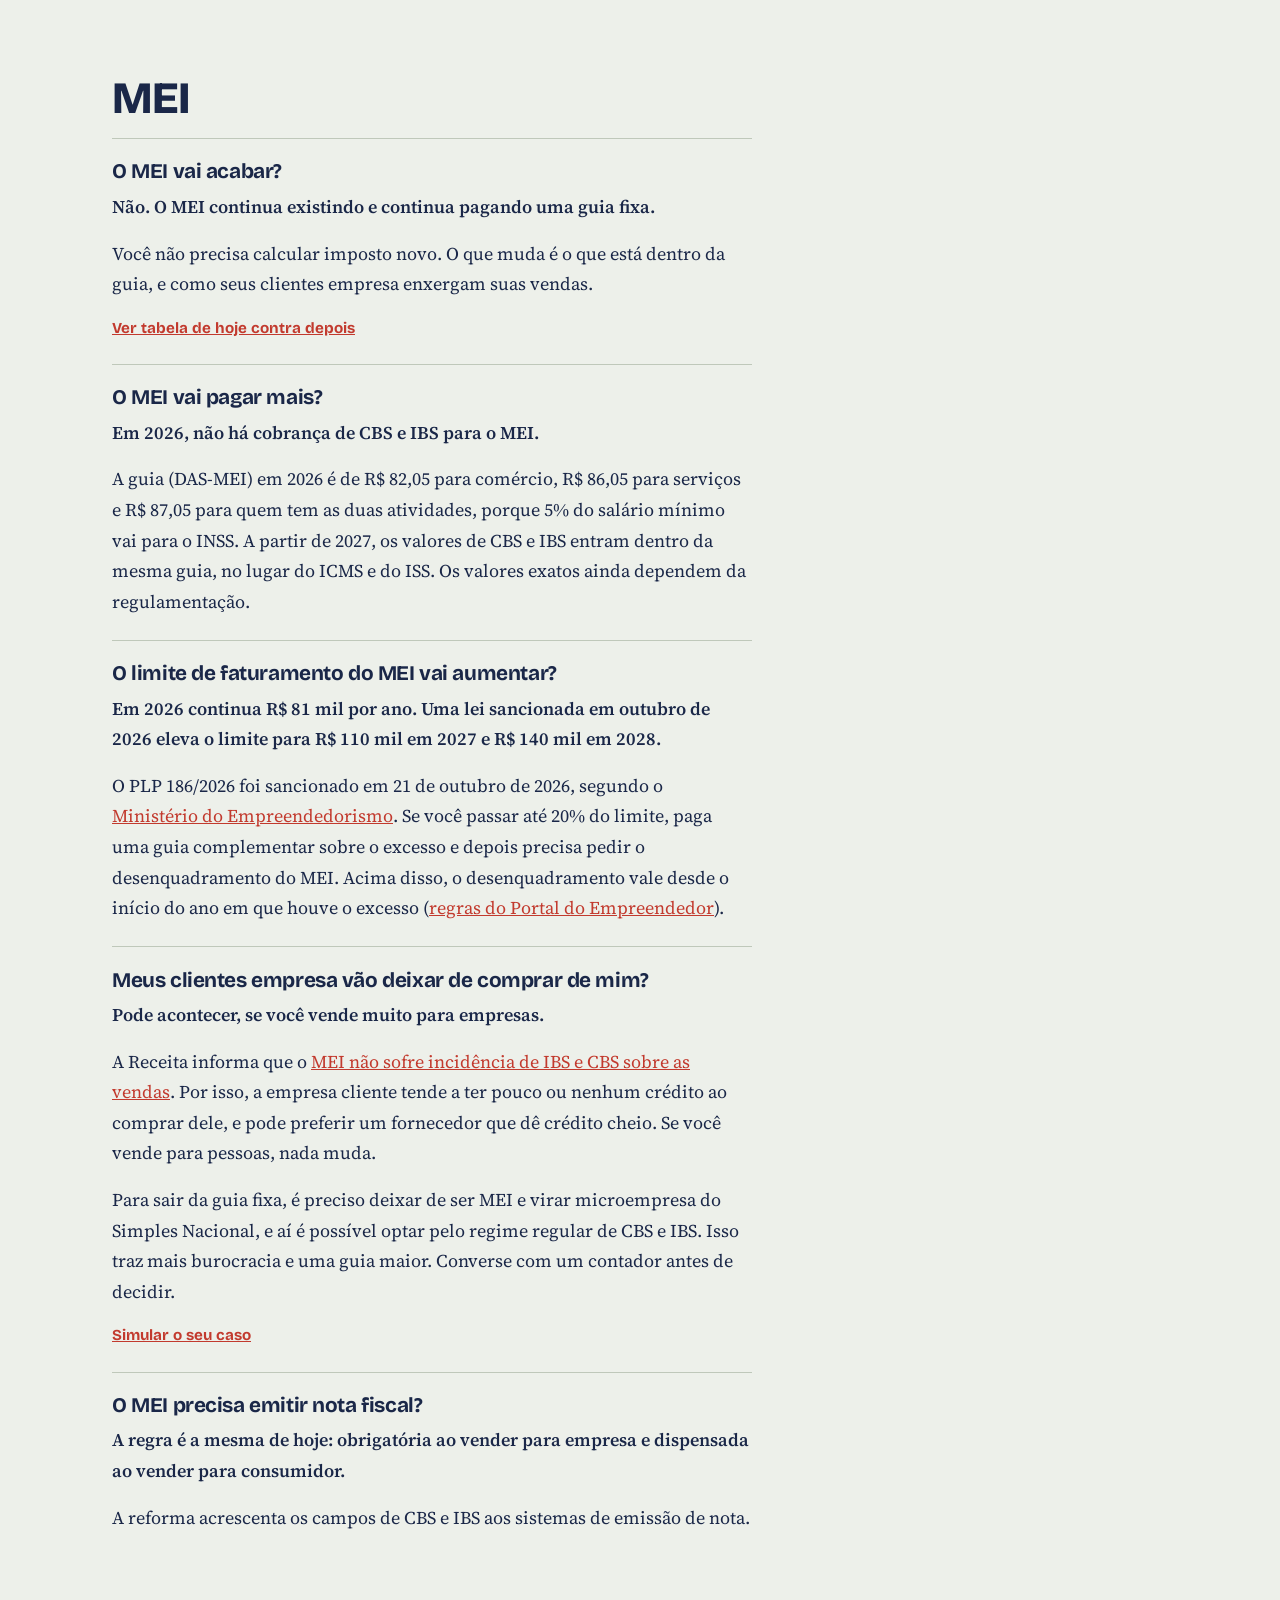
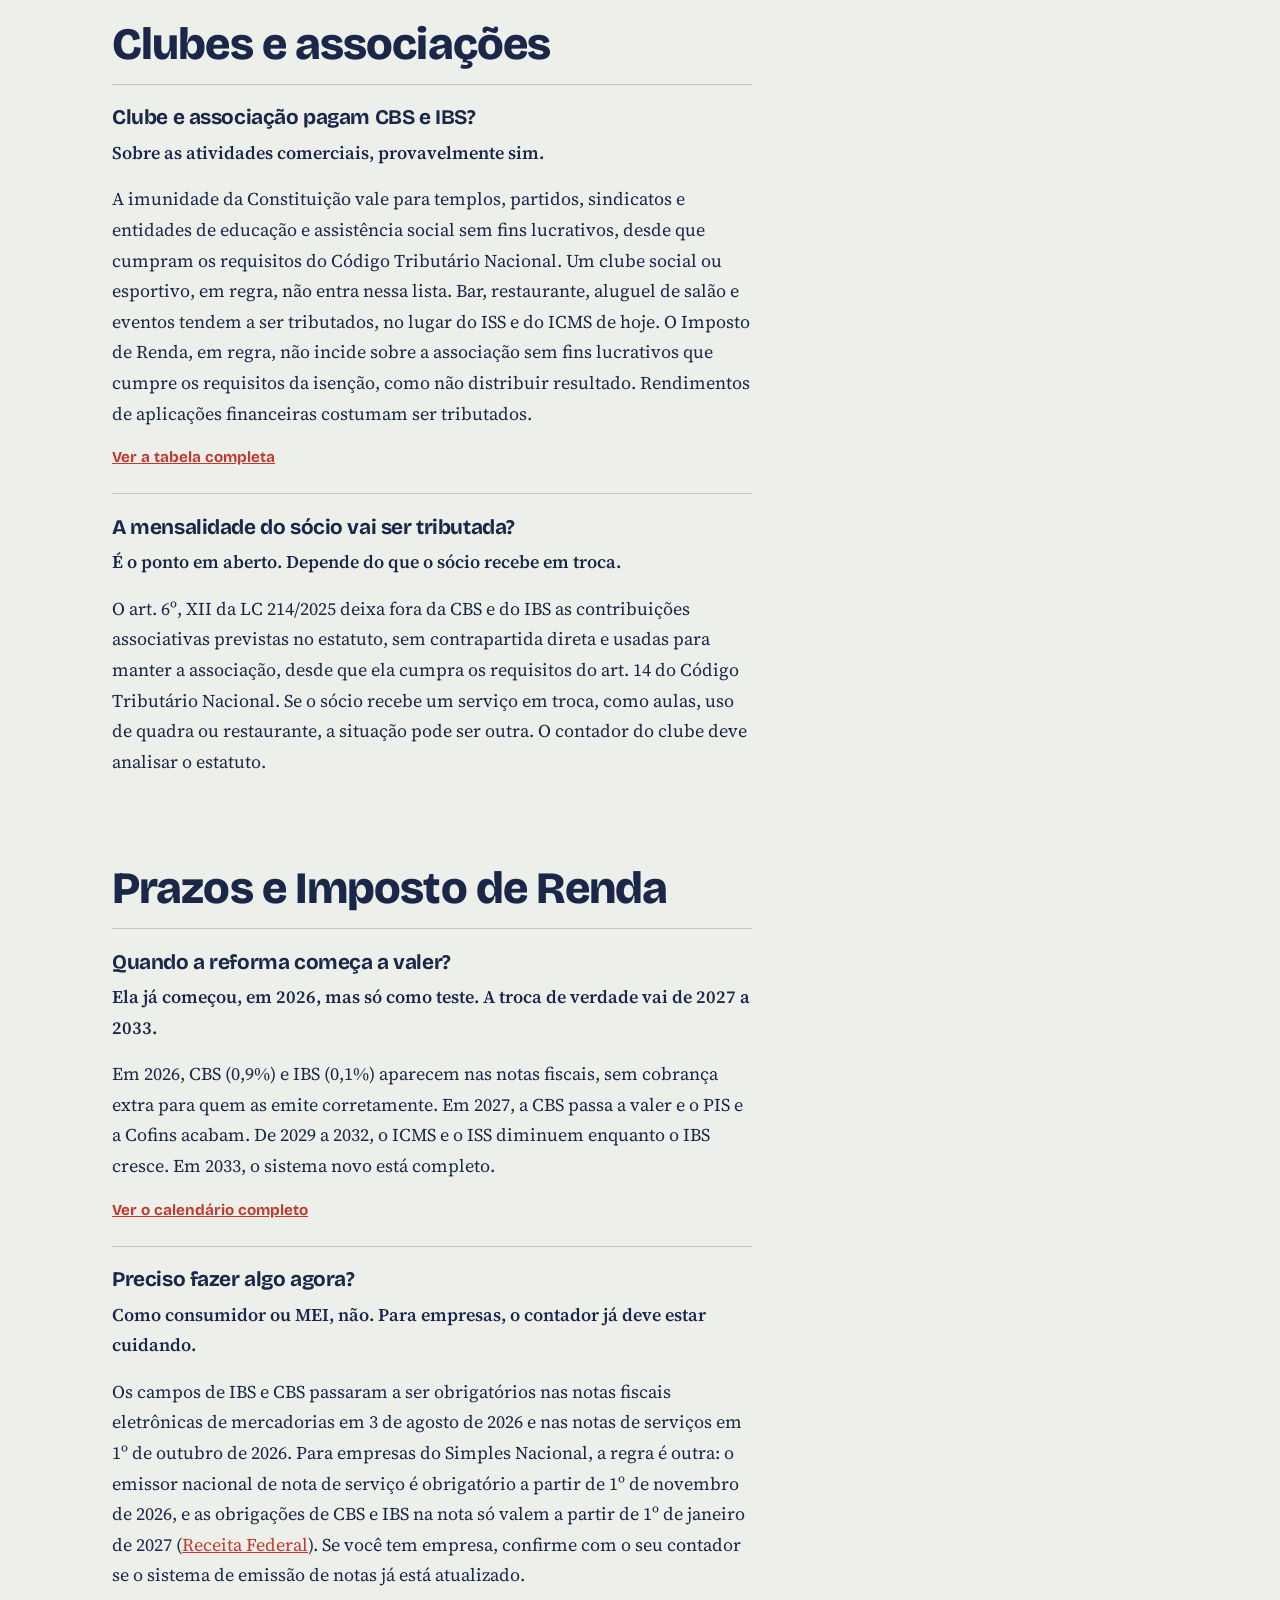
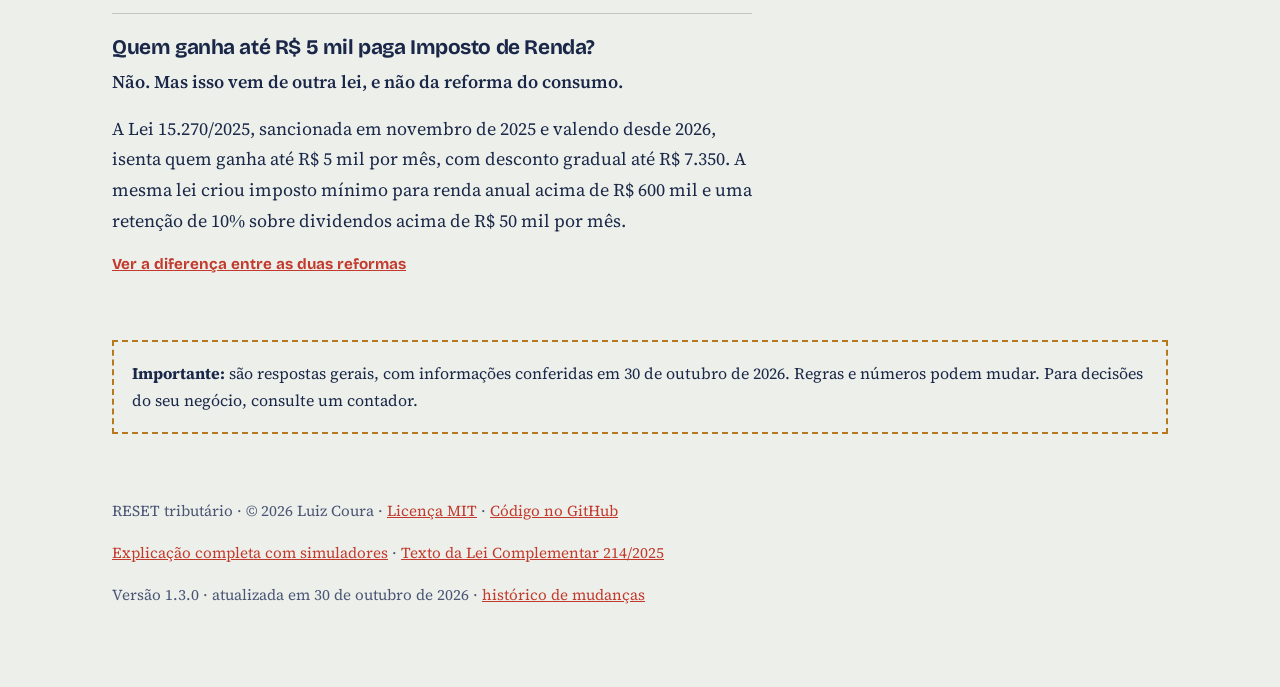
==== commit edd3e1ac: "Mostra a versão do site no rodapé Co-Authored-By: Claude Sonnet 5.5 <noreply@anthropic.com>" ====
--- a/perguntas.html
+++ b/perguntas.html
@@ -251,6 +251,7 @@
   <div class="wrap">
     <p>RESET tributário · © 2026 Luiz Coura · <a href="https://github.com/luizcoura/reset-tributario/blob/main/LICENSE">Licença MIT</a> · <a href="https://github.com/luizcoura/reset-tributario">Código no GitHub</a></p>
     <p><a href="index.html">Explicação completa com simuladores</a> · <a href="https://www.planalto.gov.br/ccivil_03/leis/lcp/lcp214.htm">Texto da Lei Complementar 214/2025</a></p>
+    <p>Versão 1.3.0 · atualizada em 30 de outubro de 2026 · <a href="https://github.com/luizcoura/reset-tributario/blob/main/CHANGELOG.md">histórico de mudanças</a></p>
   </div>
 </footer>
 </body>
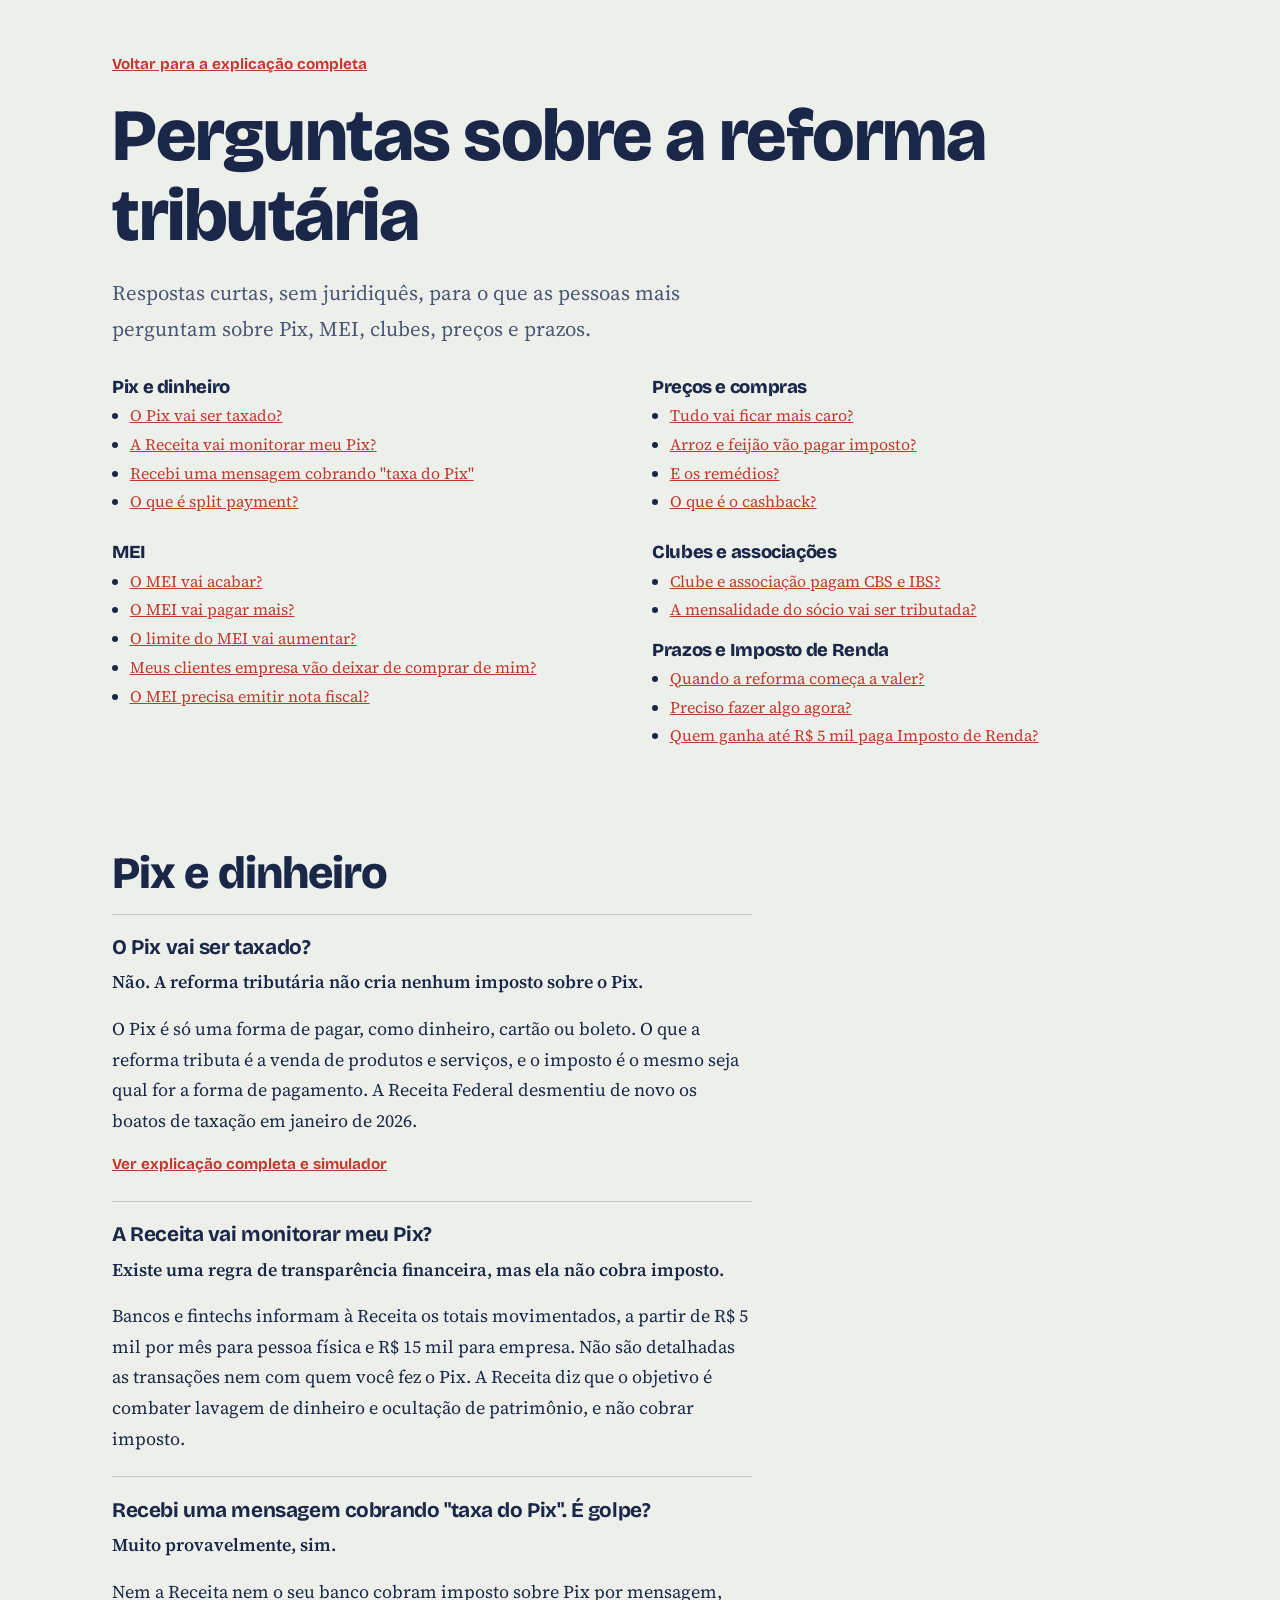
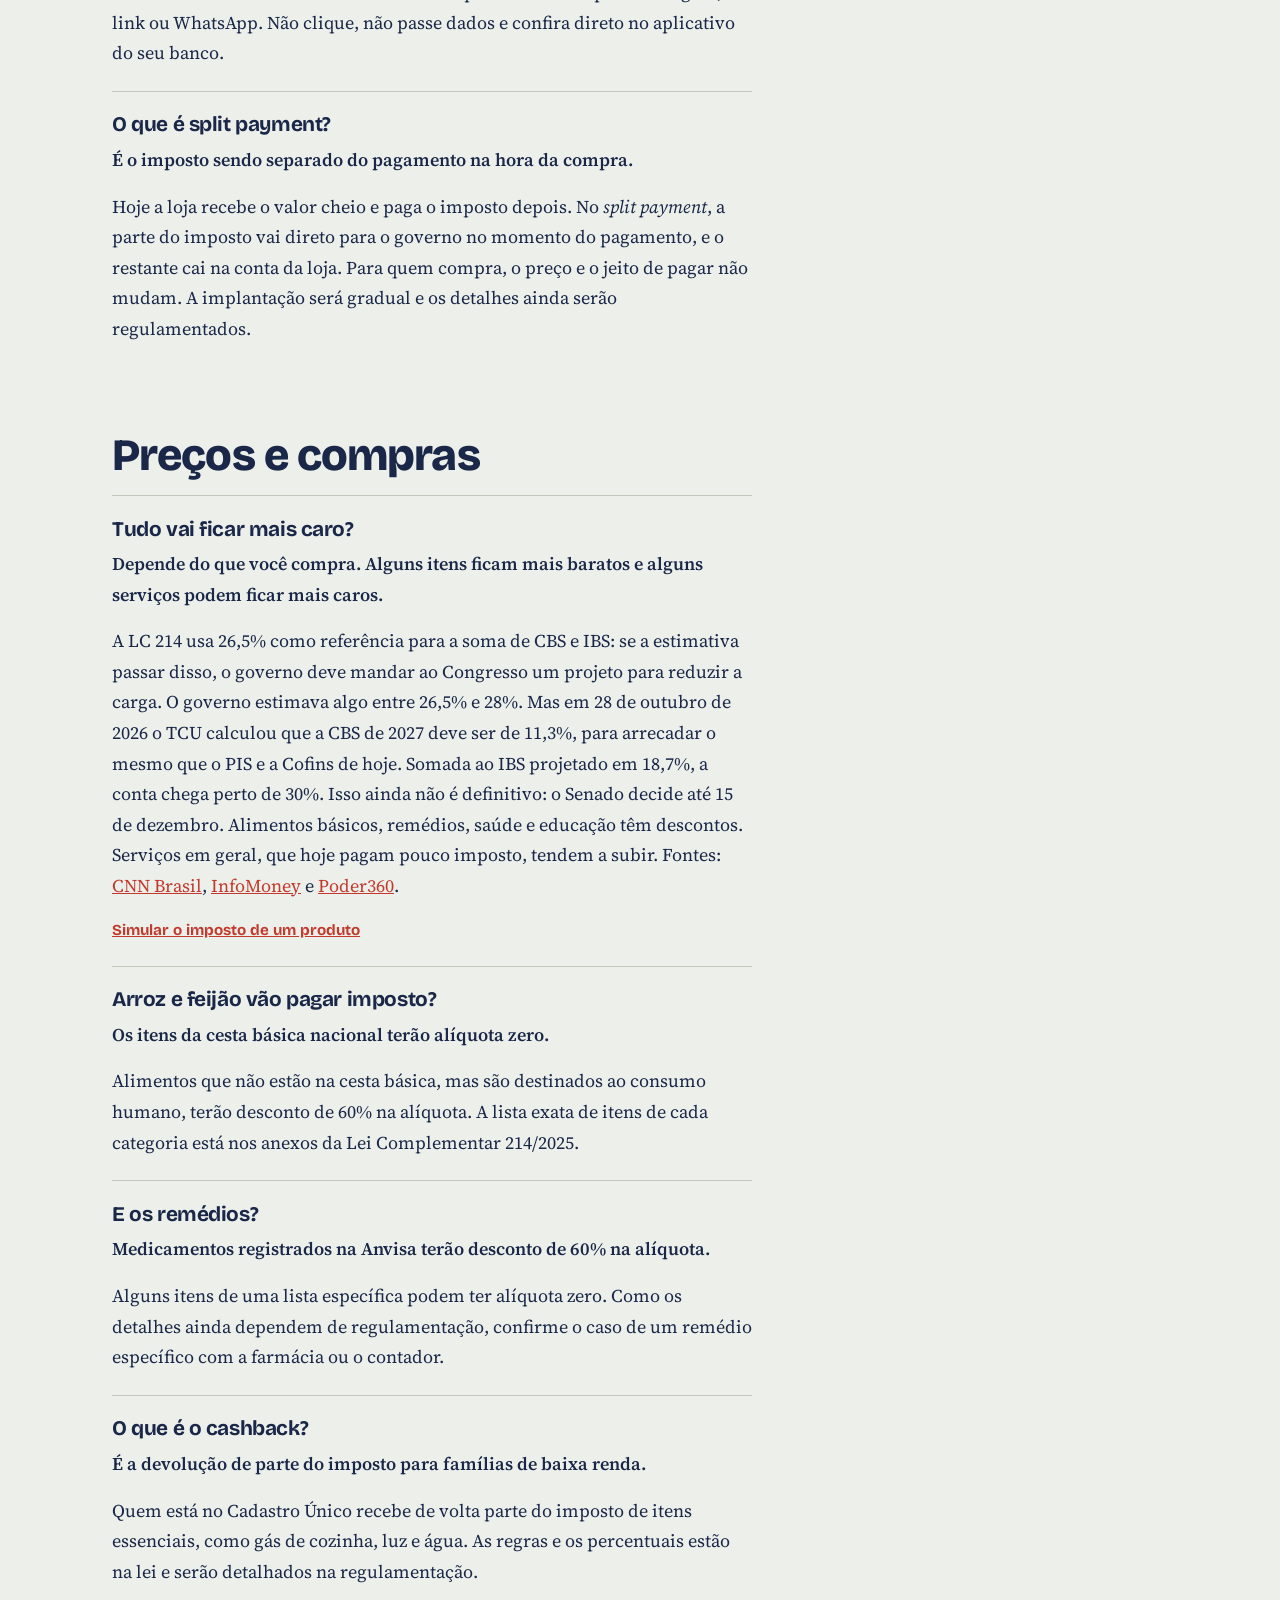
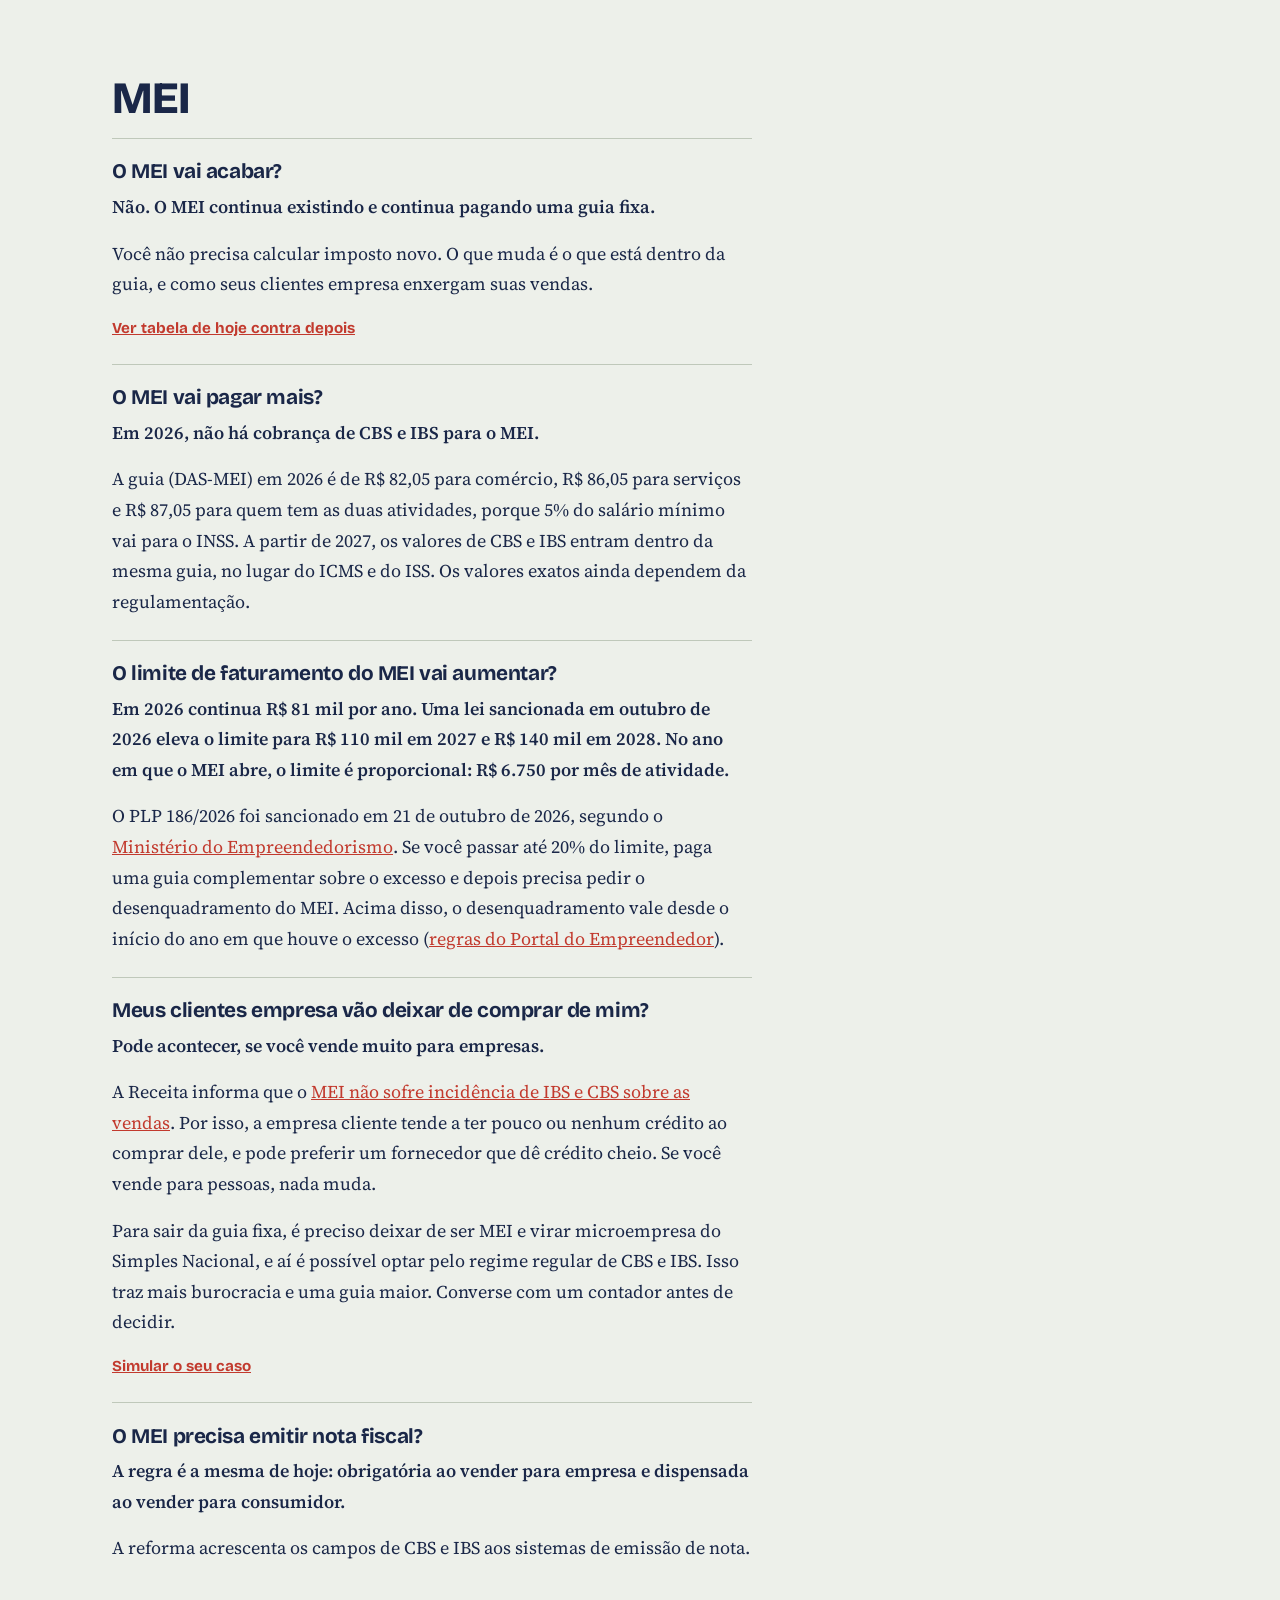
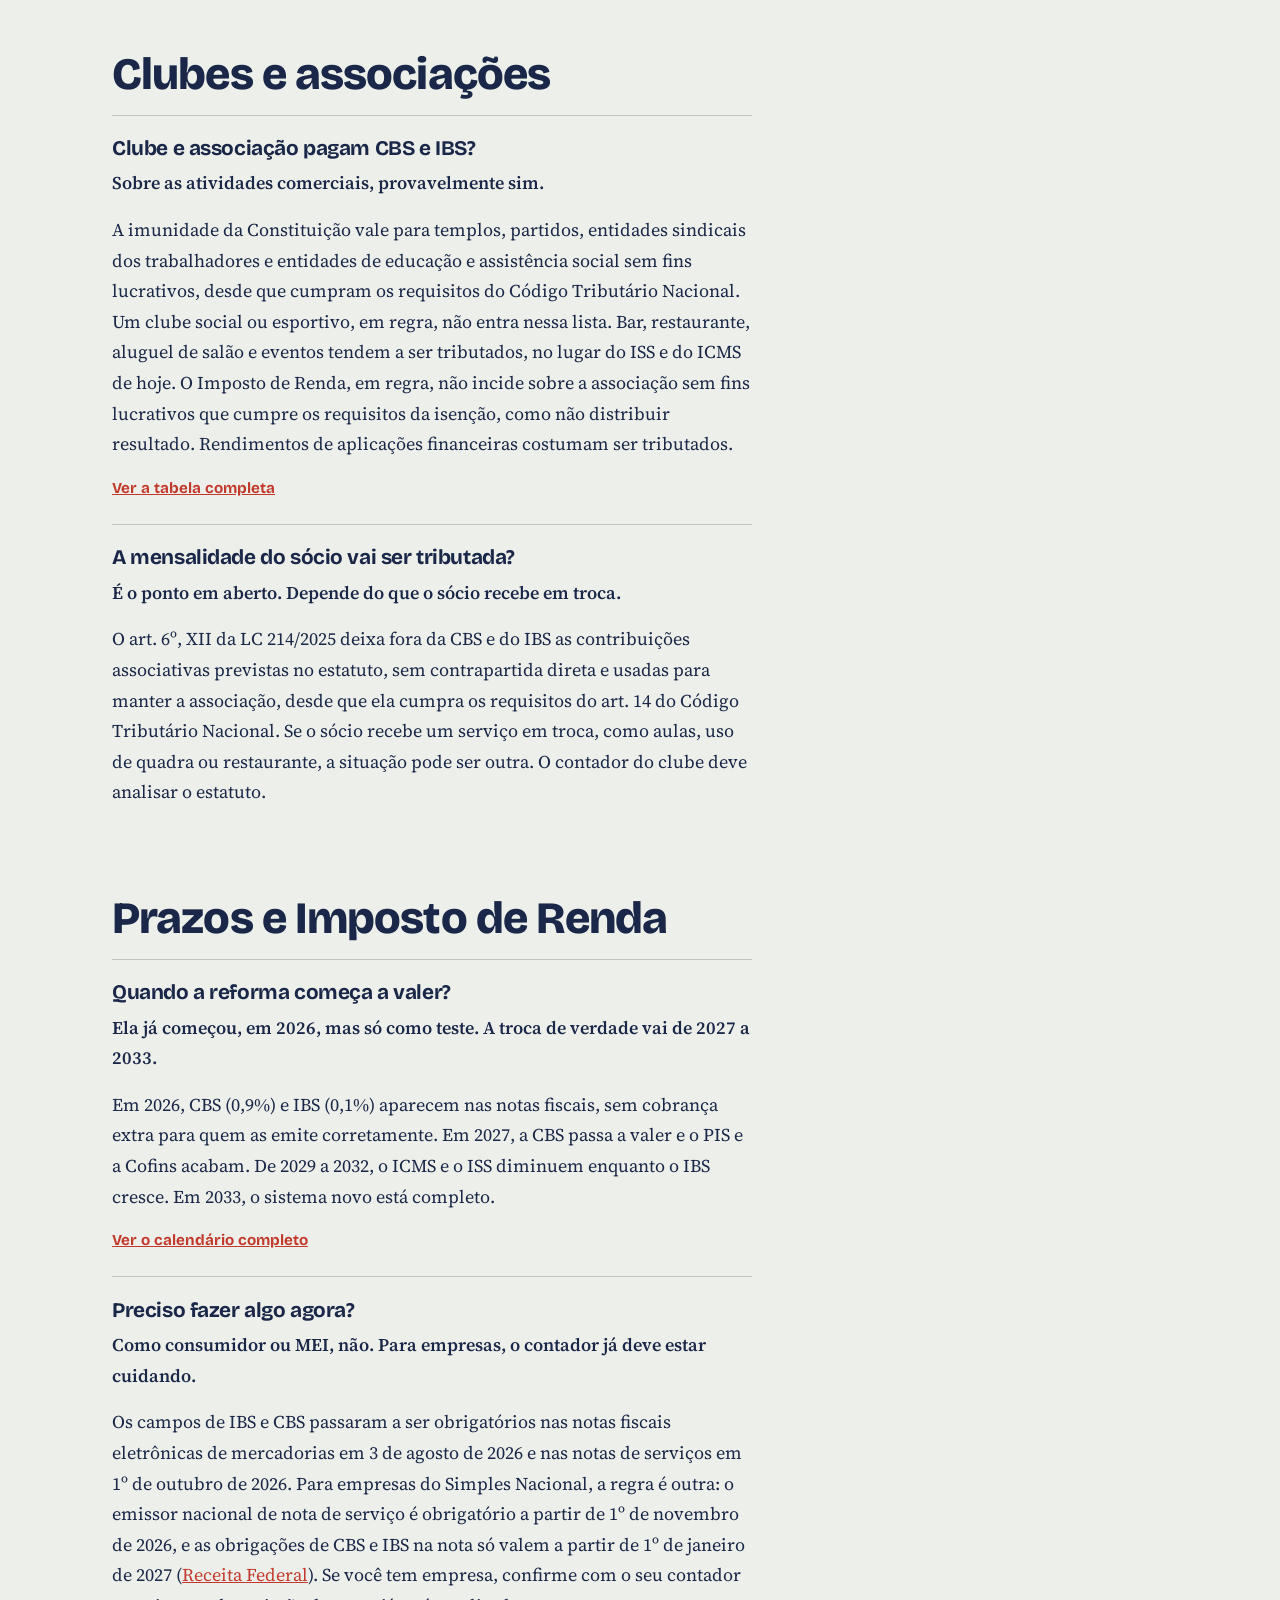
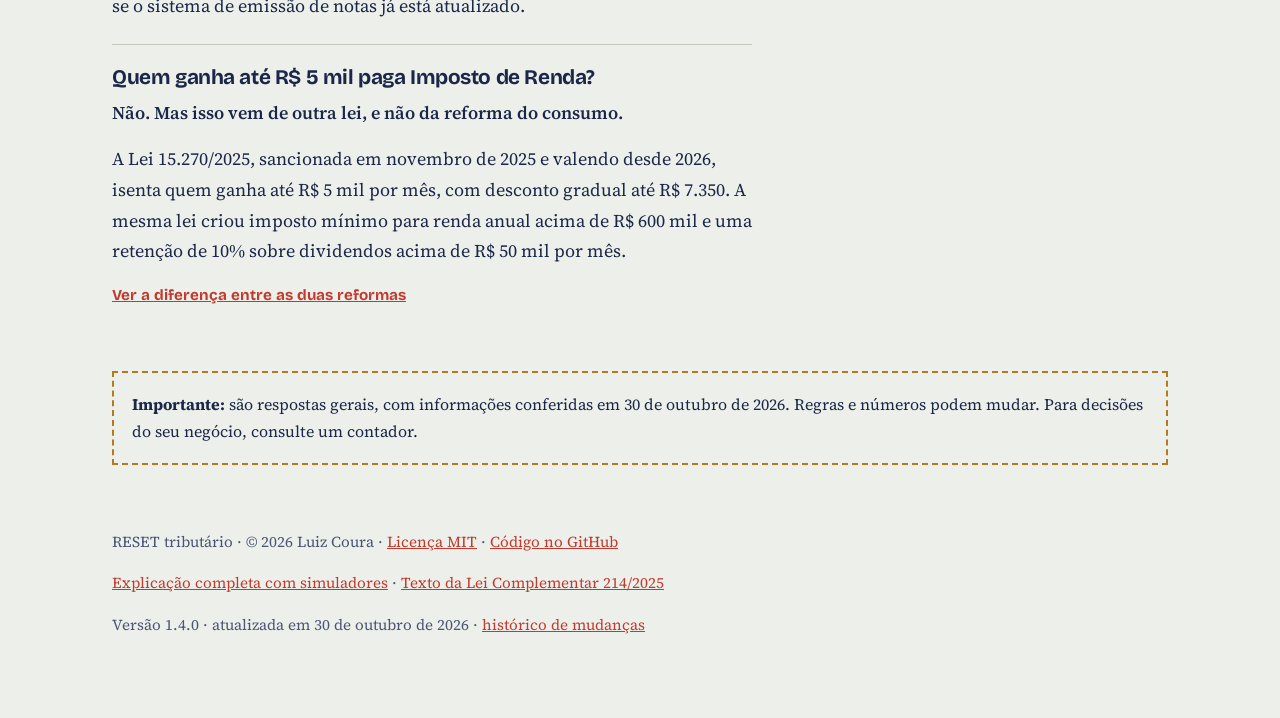
==== commit 67a65751: "Remove o simulador do clube, data as fontes e corrige a segunda revisão Co-Authored-By: Claude Sonne" ====
--- a/perguntas.html
+++ b/perguntas.html
@@ -177,7 +177,7 @@
 
     <div class="pergunta" id="mei-limite">
       <h3>O limite de faturamento do MEI vai aumentar?</h3>
-      <p class="curta">Em 2026 continua R$ 81 mil por ano. Uma lei sancionada em outubro de 2026 eleva o limite para R$ 110 mil em 2027 e R$ 140 mil em 2028.</p>
+      <p class="curta">Em 2026 continua R$ 81 mil por ano. Uma lei sancionada em outubro de 2026 eleva o limite para R$ 110 mil em 2027 e R$ 140 mil em 2028. No ano em que o MEI abre, o limite é proporcional: R$ 6.750 por mês de atividade.</p>
       <p>O PLP 186/2026 foi sancionado em 21 de outubro de 2026, segundo o <a href="https://www.gov.br/memp/pt-br/assuntos/noticias/lula-sanciona-lei-que-amplia-beneficios-para-meis-e-envia-ao-congresso-pec-sobre-tarifa-zero-no-transporte-coletivo">Ministério do Empreendedorismo</a>. Se você passar até 20% do limite, paga uma guia complementar sobre o excesso e depois precisa pedir o desenquadramento do MEI. Acima disso, o desenquadramento vale desde o início do ano em que houve o excesso (<a href="https://www.gov.br/empresas-e-negocios/pt-br/empreendedor/servicos-para-mei/quero-crescer-desenquadramento">regras do Portal do Empreendedor</a>).</p>
     </div>
 
@@ -204,7 +204,7 @@
     <div class="pergunta" id="clube-paga">
       <h3>Clube e associação pagam CBS e IBS?</h3>
       <p class="curta">Sobre as atividades comerciais, provavelmente sim.</p>
-      <p>A imunidade da Constituição vale para templos, partidos, sindicatos e entidades de educação e assistência social sem fins lucrativos, desde que cumpram os requisitos do Código Tributário Nacional. Um clube social ou esportivo, em regra, não entra nessa lista. Bar, restaurante, aluguel de salão e eventos tendem a ser tributados, no lugar do ISS e do ICMS de hoje. O Imposto de Renda, em regra, não incide sobre a associação sem fins lucrativos que cumpre os requisitos da isenção, como não distribuir resultado. Rendimentos de aplicações financeiras costumam ser tributados.</p>
+      <p>A imunidade da Constituição vale para templos, partidos, entidades sindicais dos trabalhadores e entidades de educação e assistência social sem fins lucrativos, desde que cumpram os requisitos do Código Tributário Nacional. Um clube social ou esportivo, em regra, não entra nessa lista. Bar, restaurante, aluguel de salão e eventos tendem a ser tributados, no lugar do ISS e do ICMS de hoje. O Imposto de Renda, em regra, não incide sobre a associação sem fins lucrativos que cumpre os requisitos da isenção, como não distribuir resultado. Rendimentos de aplicações financeiras costumam ser tributados.</p>
       <p class="mais"><a href="index.html#clubes">Ver a tabela completa</a></p>
     </div>
 
@@ -251,7 +251,7 @@
   <div class="wrap">
     <p>RESET tributário · © 2026 Luiz Coura · <a href="https://github.com/luizcoura/reset-tributario/blob/main/LICENSE">Licença MIT</a> · <a href="https://github.com/luizcoura/reset-tributario">Código no GitHub</a></p>
     <p><a href="index.html">Explicação completa com simuladores</a> · <a href="https://www.planalto.gov.br/ccivil_03/leis/lcp/lcp214.htm">Texto da Lei Complementar 214/2025</a></p>
-    <p>Versão 1.3.0 · atualizada em 30 de outubro de 2026 · <a href="https://github.com/luizcoura/reset-tributario/blob/main/CHANGELOG.md">histórico de mudanças</a></p>
+    <p>Versão 1.4.0 · atualizada em 30 de outubro de 2026 · <a href="https://github.com/luizcoura/reset-tributario/blob/main/CHANGELOG.md">histórico de mudanças</a></p>
   </div>
 </footer>
 </body>
--- a/style.css
+++ b/style.css
@@ -148,15 +148,18 @@
 .painel{padding:1.4rem 0 .5rem}
 .painel[hidden]{display:none}
 .sim{display:grid;gap:1.5rem}
+.sim>*{min-width:0}
 @media(min-width:52rem){.sim{grid-template-columns:1fr 1fr;align-items:start}}
 .campos{display:grid;gap:.9rem}
 .campo label{display:block;font-family:var(--titulo);font-weight:700;font-size:.95rem;margin-bottom:.2rem;line-height:1.3}
 .campo small{display:block;color:var(--tinta-suave);font-size:.85rem;line-height:1.4;margin-top:.2rem}
+small.aviso{display:block;color:var(--carimbo);font-size:.85rem;line-height:1.4;margin-top:.2rem}
+small.aviso:empty{display:none}
 input[type=number],select{font:inherit;font-size:1rem;width:100%;padding:.5rem .6rem;background:var(--branco);color:var(--tinta);border:1.5px solid var(--tinta);border-radius:0}
 .global input[type=number]{width:6rem}
 .resultado{background:var(--branco);border:1.5px solid var(--tinta);padding:1.2rem;font-family:var(--nota);font-size:.9rem;line-height:1.5}
 .resultado .linha{display:flex;justify-content:space-between;gap:1rem;padding:.35rem 0;border-bottom:1px dashed var(--linha)}
-.resultado .linha span:last-child{text-align:right;white-space:nowrap}
+.resultado .linha span:last-child{text-align:right;overflow-wrap:break-word}
 .resultado .total{font-family:var(--titulo);font-weight:800;font-size:1.25rem;border-bottom:none;border-top:2px solid var(--tinta);margin-top:.4rem;padding-top:.6rem}
 .resultado .bom{color:var(--verde)}
 .resultado .ruim{color:var(--carimbo)}
@@ -191,3 +194,4 @@
 .mt-12{margin-top:1.2rem}
 .mt-15{margin-top:1.5rem}
 .mt-2{margin-top:2rem}
+footer h3{font-size:1.05rem;margin:1.2rem 0 .3rem}
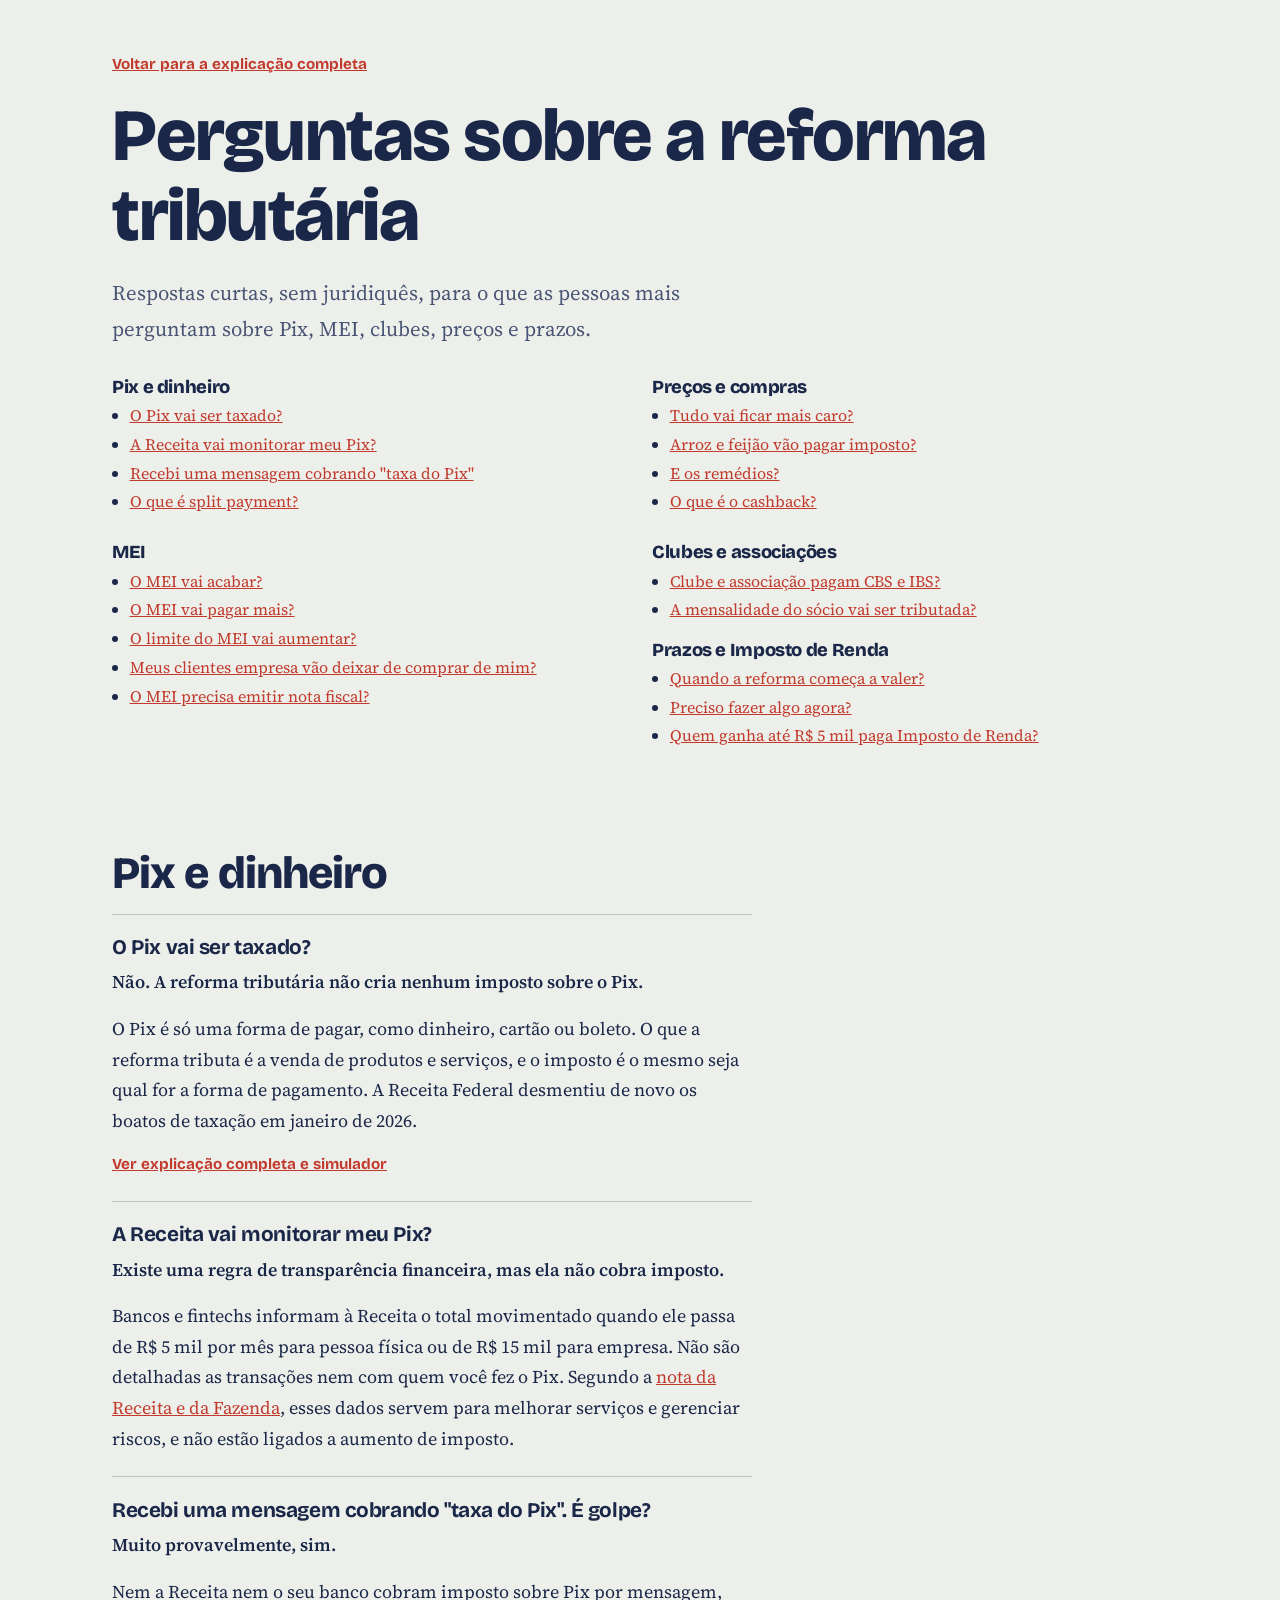
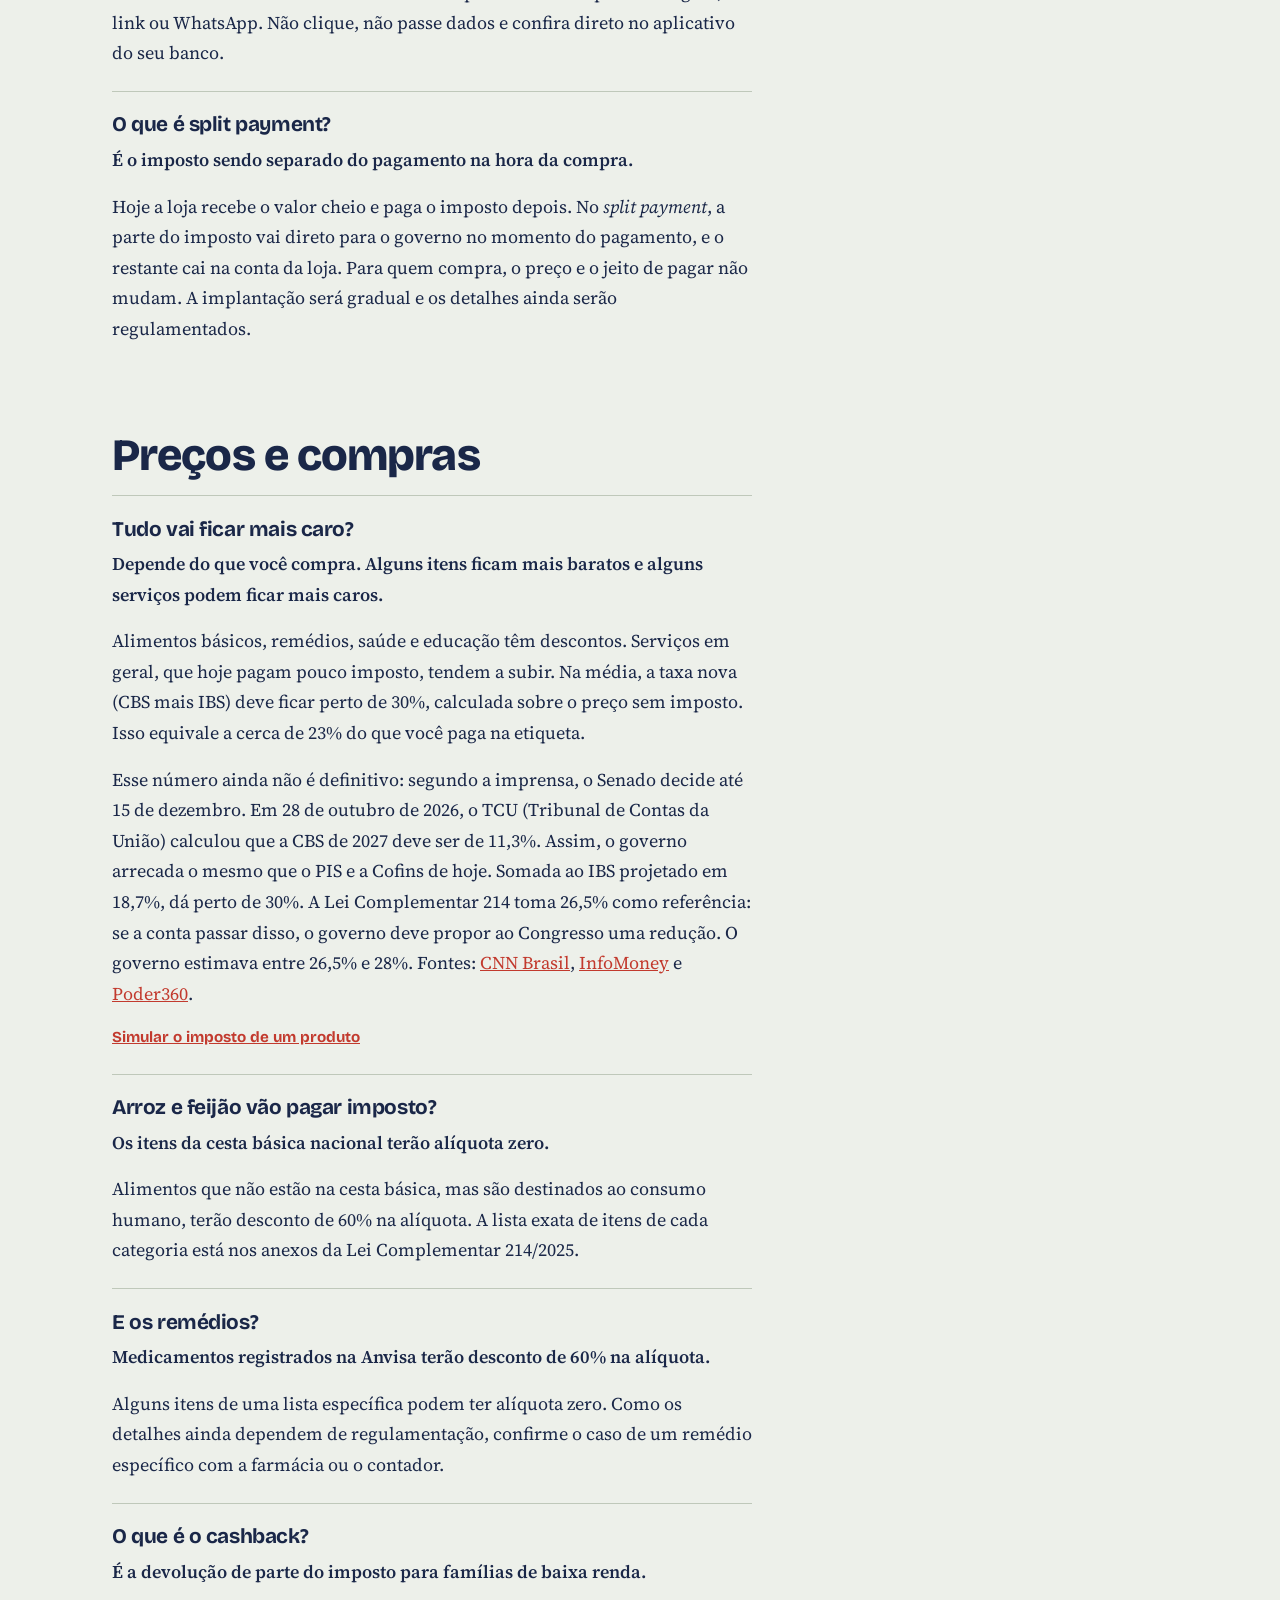
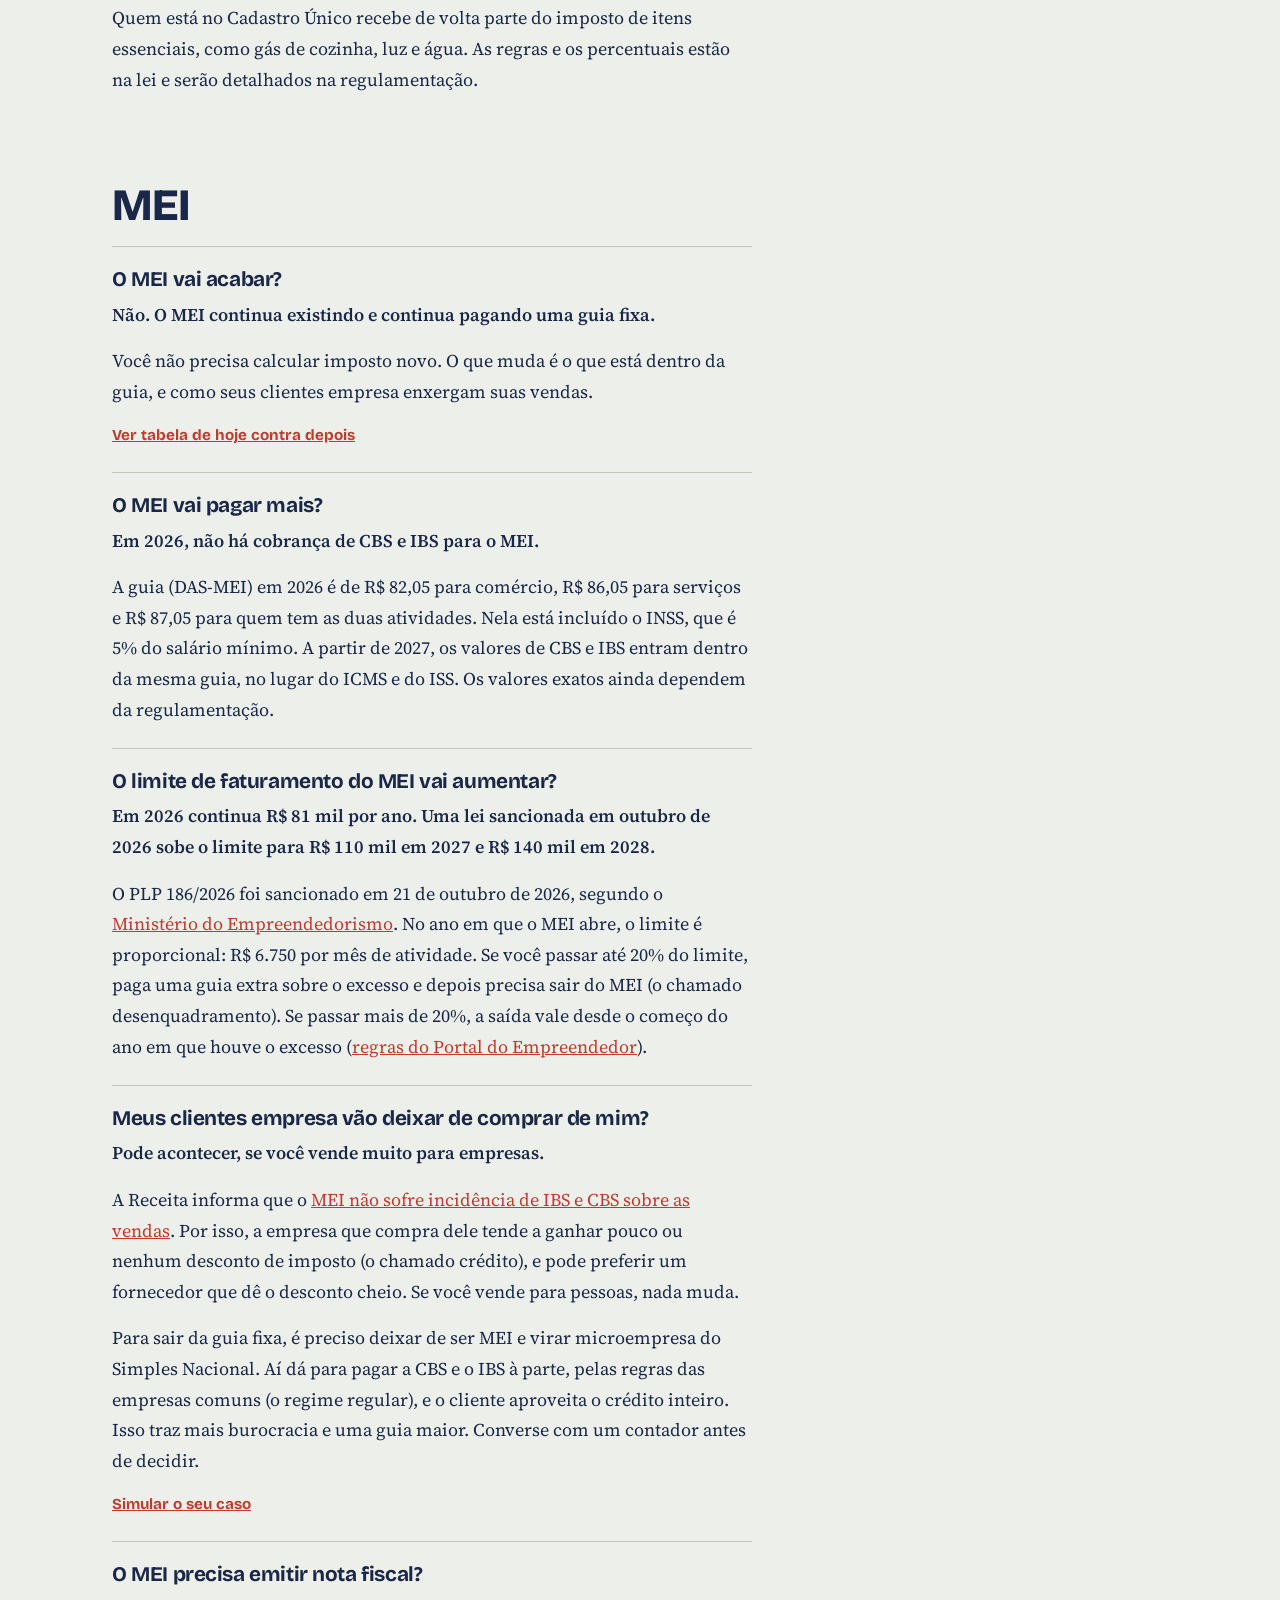
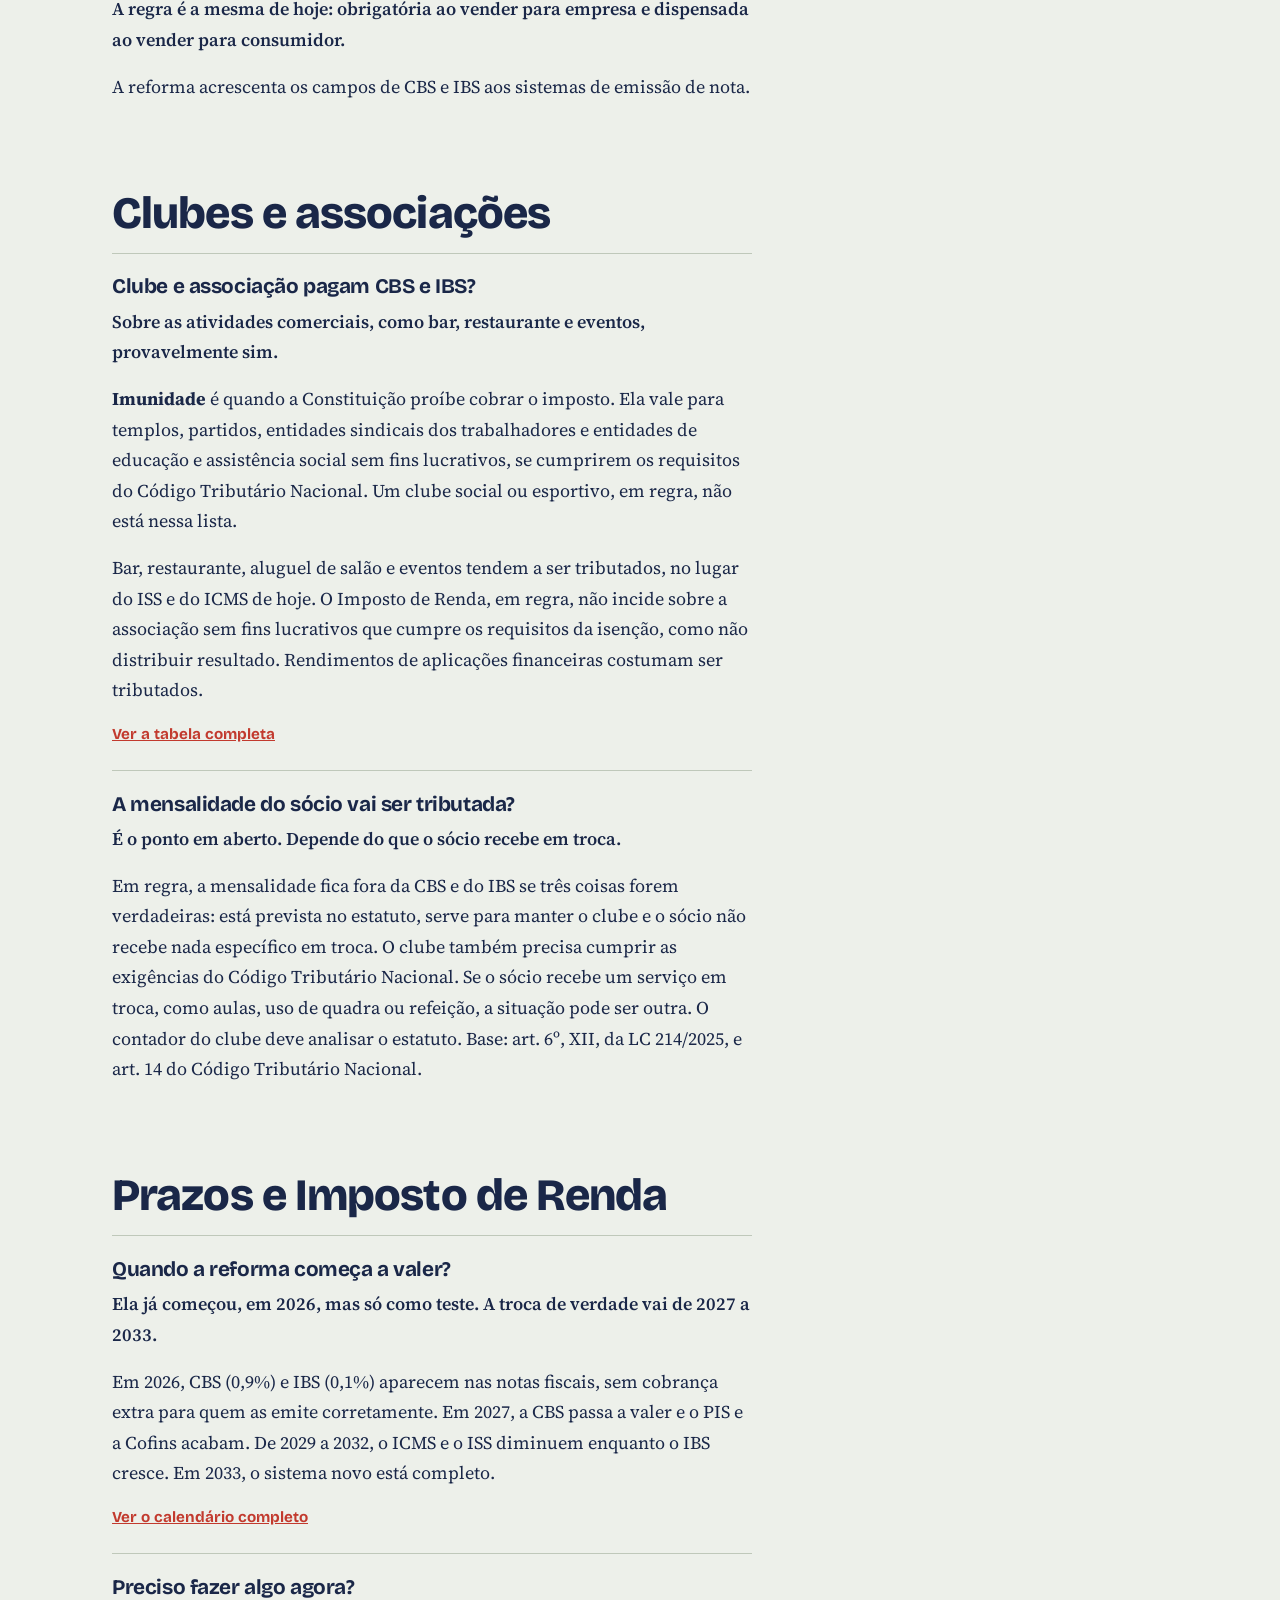
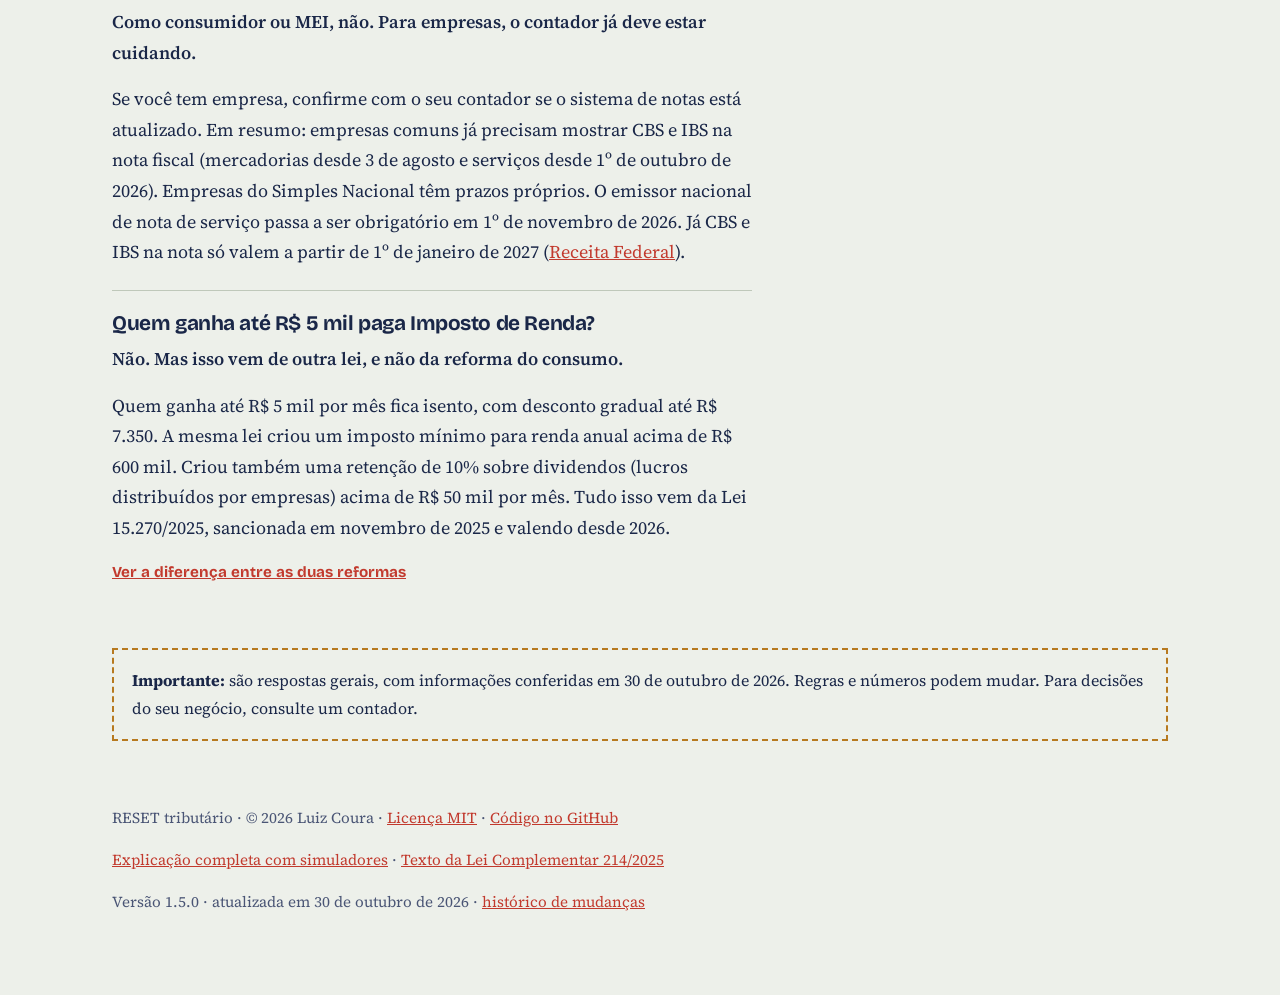
==== commit 914d5bd1: "Simplifica o texto para leigos e amplia o glossário Co-Authored-By: Claude Sonnet 5.5 <noreply@anthr" ====
--- a/perguntas.html
+++ b/perguntas.html
@@ -110,7 +110,7 @@
     <div class="pergunta" id="pix-monitorado">
       <h3>A Receita vai monitorar meu Pix?</h3>
       <p class="curta">Existe uma regra de transparência financeira, mas ela não cobra imposto.</p>
-      <p>Bancos e fintechs informam à Receita os totais movimentados, a partir de R$ 5 mil por mês para pessoa física e R$ 15 mil para empresa. Não são detalhadas as transações nem com quem você fez o Pix. A Receita diz que o objetivo é combater lavagem de dinheiro e ocultação de patrimônio, e não cobrar imposto.</p>
+      <p>Bancos e fintechs informam à Receita o total movimentado quando ele passa de R$ 5 mil por mês para pessoa física ou de R$ 15 mil para empresa. Não são detalhadas as transações nem com quem você fez o Pix. Segundo a <a href="https://www.gov.br/fazenda/pt-br/canais_atendimento/imprensa/notas-a-imprensa/2025/janeiro/receita-federal-esclarece-evolucao-na-e-financeira">nota da Receita e da Fazenda</a>, esses dados servem para melhorar serviços e gerenciar riscos, e não estão ligados a aumento de imposto.</p>
     </div>
 
     <div class="pergunta" id="pix-golpe">
@@ -134,7 +134,8 @@
     <div class="pergunta" id="mais-caro">
       <h3>Tudo vai ficar mais caro?</h3>
       <p class="curta">Depende do que você compra. Alguns itens ficam mais baratos e alguns serviços podem ficar mais caros.</p>
-      <p>A LC 214 usa 26,5% como referência para a soma de CBS e IBS: se a estimativa passar disso, o governo deve mandar ao Congresso um projeto para reduzir a carga. O governo estimava algo entre 26,5% e 28%. Mas em 28 de outubro de 2026 o TCU calculou que a CBS de 2027 deve ser de 11,3%, para arrecadar o mesmo que o PIS e a Cofins de hoje. Somada ao IBS projetado em 18,7%, a conta chega perto de 30%. Isso ainda não é definitivo: o Senado decide até 15 de dezembro. Alimentos básicos, remédios, saúde e educação têm descontos. Serviços em geral, que hoje pagam pouco imposto, tendem a subir. Fontes: <a href="https://www.cnnbrasil.com.br/economia/money/macroeconomia/reforma-tributaria-tcu-propoe-aliquota-de-113-para-cbs-em-2027/">CNN Brasil</a>, <a href="https://www.infomoney.com.br/business/cbs-de-113-surpreende-e-acende-alerta-para-alta-de-impostos-em-2027/">InfoMoney</a> e <a href="https://www.poder360.com.br/poder-economia/tcu-fixa-aliquota-da-cbs-em-113-para-2027/">Poder360</a>.</p>
+      <p>Alimentos básicos, remédios, saúde e educação têm descontos. Serviços em geral, que hoje pagam pouco imposto, tendem a subir. Na média, a taxa nova (CBS mais IBS) deve ficar perto de 30%, calculada sobre o preço sem imposto. Isso equivale a cerca de 23% do que você paga na etiqueta.</p>
+      <p>Esse número ainda não é definitivo: segundo a imprensa, o Senado decide até 15 de dezembro. Em 28 de outubro de 2026, o TCU (Tribunal de Contas da União) calculou que a CBS de 2027 deve ser de 11,3%. Assim, o governo arrecada o mesmo que o PIS e a Cofins de hoje. Somada ao IBS projetado em 18,7%, dá perto de 30%. A Lei Complementar 214 toma 26,5% como referência: se a conta passar disso, o governo deve propor ao Congresso uma redução. O governo estimava entre 26,5% e 28%. Fontes: <a href="https://www.cnnbrasil.com.br/economia/money/macroeconomia/reforma-tributaria-tcu-propoe-aliquota-de-113-para-cbs-em-2027/">CNN Brasil</a>, <a href="https://www.infomoney.com.br/business/cbs-de-113-surpreende-e-acende-alerta-para-alta-de-impostos-em-2027/">InfoMoney</a> e <a href="https://www.poder360.com.br/poder-economia/tcu-fixa-aliquota-da-cbs-em-113-para-2027/">Poder360</a>.</p>
       <p class="mais"><a href="index.html#simuladores">Simular o imposto de um produto</a></p>
     </div>
 
@@ -172,20 +173,20 @@
     <div class="pergunta" id="mei-paga-mais">
       <h3>O MEI vai pagar mais?</h3>
       <p class="curta">Em 2026, não há cobrança de CBS e IBS para o MEI.</p>
-      <p>A guia (DAS-MEI) em 2026 é de R$ 82,05 para comércio, R$ 86,05 para serviços e R$ 87,05 para quem tem as duas atividades, porque 5% do salário mínimo vai para o INSS. A partir de 2027, os valores de CBS e IBS entram dentro da mesma guia, no lugar do ICMS e do ISS. Os valores exatos ainda dependem da regulamentação.</p>
+      <p>A guia (DAS-MEI) em 2026 é de R$ 82,05 para comércio, R$ 86,05 para serviços e R$ 87,05 para quem tem as duas atividades. Nela está incluído o INSS, que é 5% do salário mínimo. A partir de 2027, os valores de CBS e IBS entram dentro da mesma guia, no lugar do ICMS e do ISS. Os valores exatos ainda dependem da regulamentação.</p>
     </div>
 
     <div class="pergunta" id="mei-limite">
       <h3>O limite de faturamento do MEI vai aumentar?</h3>
-      <p class="curta">Em 2026 continua R$ 81 mil por ano. Uma lei sancionada em outubro de 2026 eleva o limite para R$ 110 mil em 2027 e R$ 140 mil em 2028. No ano em que o MEI abre, o limite é proporcional: R$ 6.750 por mês de atividade.</p>
-      <p>O PLP 186/2026 foi sancionado em 21 de outubro de 2026, segundo o <a href="https://www.gov.br/memp/pt-br/assuntos/noticias/lula-sanciona-lei-que-amplia-beneficios-para-meis-e-envia-ao-congresso-pec-sobre-tarifa-zero-no-transporte-coletivo">Ministério do Empreendedorismo</a>. Se você passar até 20% do limite, paga uma guia complementar sobre o excesso e depois precisa pedir o desenquadramento do MEI. Acima disso, o desenquadramento vale desde o início do ano em que houve o excesso (<a href="https://www.gov.br/empresas-e-negocios/pt-br/empreendedor/servicos-para-mei/quero-crescer-desenquadramento">regras do Portal do Empreendedor</a>).</p>
+      <p class="curta">Em 2026 continua R$ 81 mil por ano. Uma lei sancionada em outubro de 2026 sobe o limite para R$ 110 mil em 2027 e R$ 140 mil em 2028.</p>
+      <p>O PLP 186/2026 foi sancionado em 21 de outubro de 2026, segundo o <a href="https://www.gov.br/memp/pt-br/assuntos/noticias/lula-sanciona-lei-que-amplia-beneficios-para-meis-e-envia-ao-congresso-pec-sobre-tarifa-zero-no-transporte-coletivo">Ministério do Empreendedorismo</a>. No ano em que o MEI abre, o limite é proporcional: R$ 6.750 por mês de atividade. Se você passar até 20% do limite, paga uma guia extra sobre o excesso e depois precisa sair do MEI (o chamado desenquadramento). Se passar mais de 20%, a saída vale desde o começo do ano em que houve o excesso (<a href="https://www.gov.br/empresas-e-negocios/pt-br/empreendedor/servicos-para-mei/quero-crescer-desenquadramento">regras do Portal do Empreendedor</a>).</p>
     </div>
 
     <div class="pergunta" id="mei-cliente">
       <h3>Meus clientes empresa vão deixar de comprar de mim?</h3>
       <p class="curta">Pode acontecer, se você vende muito para empresas.</p>
-      <p>A Receita informa que o <a href="https://www.gov.br/receitafederal/pt-br/acesso-a-informacao/acoes-e-programas/reforma-tributaria-do-consumo/reforma-de-fato">MEI não sofre incidência de IBS e CBS sobre as vendas</a>. Por isso, a empresa cliente tende a ter pouco ou nenhum crédito ao comprar dele, e pode preferir um fornecedor que dê crédito cheio. Se você vende para pessoas, nada muda.</p>
-      <p>Para sair da guia fixa, é preciso deixar de ser MEI e virar microempresa do Simples Nacional, e aí é possível optar pelo regime regular de CBS e IBS. Isso traz mais burocracia e uma guia maior. Converse com um contador antes de decidir.</p>
+      <p>A Receita informa que o <a href="https://www.gov.br/receitafederal/pt-br/acesso-a-informacao/acoes-e-programas/reforma-tributaria-do-consumo/reforma-de-fato">MEI não sofre incidência de IBS e CBS sobre as vendas</a>. Por isso, a empresa que compra dele tende a ganhar pouco ou nenhum desconto de imposto (o chamado crédito), e pode preferir um fornecedor que dê o desconto cheio. Se você vende para pessoas, nada muda.</p>
+      <p>Para sair da guia fixa, é preciso deixar de ser MEI e virar microempresa do Simples Nacional. Aí dá para pagar a CBS e o IBS à parte, pelas regras das empresas comuns (o regime regular), e o cliente aproveita o crédito inteiro. Isso traz mais burocracia e uma guia maior. Converse com um contador antes de decidir.</p>
       <p class="mais"><a href="index.html#simuladores">Simular o seu caso</a></p>
     </div>
 
@@ -203,15 +204,16 @@
 
     <div class="pergunta" id="clube-paga">
       <h3>Clube e associação pagam CBS e IBS?</h3>
-      <p class="curta">Sobre as atividades comerciais, provavelmente sim.</p>
-      <p>A imunidade da Constituição vale para templos, partidos, entidades sindicais dos trabalhadores e entidades de educação e assistência social sem fins lucrativos, desde que cumpram os requisitos do Código Tributário Nacional. Um clube social ou esportivo, em regra, não entra nessa lista. Bar, restaurante, aluguel de salão e eventos tendem a ser tributados, no lugar do ISS e do ICMS de hoje. O Imposto de Renda, em regra, não incide sobre a associação sem fins lucrativos que cumpre os requisitos da isenção, como não distribuir resultado. Rendimentos de aplicações financeiras costumam ser tributados.</p>
+      <p class="curta">Sobre as atividades comerciais, como bar, restaurante e eventos, provavelmente sim.</p>
+      <p><strong>Imunidade</strong> é quando a Constituição proíbe cobrar o imposto. Ela vale para templos, partidos, entidades sindicais dos trabalhadores e entidades de educação e assistência social sem fins lucrativos, se cumprirem os requisitos do Código Tributário Nacional. Um clube social ou esportivo, em regra, não está nessa lista.</p>
+      <p>Bar, restaurante, aluguel de salão e eventos tendem a ser tributados, no lugar do ISS e do ICMS de hoje. O Imposto de Renda, em regra, não incide sobre a associação sem fins lucrativos que cumpre os requisitos da isenção, como não distribuir resultado. Rendimentos de aplicações financeiras costumam ser tributados.</p>
       <p class="mais"><a href="index.html#clubes">Ver a tabela completa</a></p>
     </div>
 
     <div class="pergunta" id="clube-mensalidade">
       <h3>A mensalidade do sócio vai ser tributada?</h3>
       <p class="curta">É o ponto em aberto. Depende do que o sócio recebe em troca.</p>
-      <p>O art. 6º, XII da LC 214/2025 deixa fora da CBS e do IBS as contribuições associativas previstas no estatuto, sem contrapartida direta e usadas para manter a associação, desde que ela cumpra os requisitos do art. 14 do Código Tributário Nacional. Se o sócio recebe um serviço em troca, como aulas, uso de quadra ou restaurante, a situação pode ser outra. O contador do clube deve analisar o estatuto.</p>
+      <p>Em regra, a mensalidade fica fora da CBS e do IBS se três coisas forem verdadeiras: está prevista no estatuto, serve para manter o clube e o sócio não recebe nada específico em troca. O clube também precisa cumprir as exigências do Código Tributário Nacional. Se o sócio recebe um serviço em troca, como aulas, uso de quadra ou refeição, a situação pode ser outra. O contador do clube deve analisar o estatuto. Base: art. 6º, XII, da LC 214/2025, e art. 14 do Código Tributário Nacional.</p>
     </div>
   </div>
 </section>
@@ -230,13 +232,13 @@
     <div class="pergunta" id="agora">
       <h3>Preciso fazer algo agora?</h3>
       <p class="curta">Como consumidor ou MEI, não. Para empresas, o contador já deve estar cuidando.</p>
-      <p>Os campos de IBS e CBS passaram a ser obrigatórios nas notas fiscais eletrônicas de mercadorias em 3 de agosto de 2026 e nas notas de serviços em 1º de outubro de 2026. Para empresas do Simples Nacional, a regra é outra: o emissor nacional de nota de serviço é obrigatório a partir de 1º de novembro de 2026, e as obrigações de CBS e IBS na nota só valem a partir de 1º de janeiro de 2027 (<a href="https://www.gov.br/receitafederal/pt-br/assuntos/noticias/2026/agosto/simples-nacional-nfs-e-nacional-sera-obrigatoria-para-me-e-epp-a-partir-de-1o-de-novembro-de-2026">Receita Federal</a>). Se você tem empresa, confirme com o seu contador se o sistema de emissão de notas já está atualizado.</p>
+      <p>Se você tem empresa, confirme com o seu contador se o sistema de notas está atualizado. Em resumo: empresas comuns já precisam mostrar CBS e IBS na nota fiscal (mercadorias desde 3 de agosto e serviços desde 1º de outubro de 2026). Empresas do Simples Nacional têm prazos próprios. O emissor nacional de nota de serviço passa a ser obrigatório em 1º de novembro de 2026. Já CBS e IBS na nota só valem a partir de 1º de janeiro de 2027 (<a href="https://www.gov.br/receitafederal/pt-br/assuntos/noticias/2026/agosto/simples-nacional-nfs-e-nacional-sera-obrigatoria-para-me-e-epp-a-partir-de-1o-de-novembro-de-2026">Receita Federal</a>).</p>
     </div>
 
     <div class="pergunta" id="ir">
       <h3>Quem ganha até R$ 5 mil paga Imposto de Renda?</h3>
       <p class="curta">Não. Mas isso vem de outra lei, e não da reforma do consumo.</p>
-      <p>A Lei 15.270/2025, sancionada em novembro de 2025 e valendo desde 2026, isenta quem ganha até R$ 5 mil por mês, com desconto gradual até R$ 7.350. A mesma lei criou imposto mínimo para renda anual acima de R$ 600 mil e uma retenção de 10% sobre dividendos acima de R$ 50 mil por mês.</p>
+      <p>Quem ganha até R$ 5 mil por mês fica isento, com desconto gradual até R$ 7.350. A mesma lei criou um imposto mínimo para renda anual acima de R$ 600 mil. Criou também uma retenção de 10% sobre dividendos (lucros distribuídos por empresas) acima de R$ 50 mil por mês. Tudo isso vem da Lei 15.270/2025, sancionada em novembro de 2025 e valendo desde 2026.</p>
       <p class="mais"><a href="index.html#renda">Ver a diferença entre as duas reformas</a></p>
     </div>
 
@@ -251,7 +253,7 @@
   <div class="wrap">
     <p>RESET tributário · © 2026 Luiz Coura · <a href="https://github.com/luizcoura/reset-tributario/blob/main/LICENSE">Licença MIT</a> · <a href="https://github.com/luizcoura/reset-tributario">Código no GitHub</a></p>
     <p><a href="index.html">Explicação completa com simuladores</a> · <a href="https://www.planalto.gov.br/ccivil_03/leis/lcp/lcp214.htm">Texto da Lei Complementar 214/2025</a></p>
-    <p>Versão 1.4.0 · atualizada em 30 de outubro de 2026 · <a href="https://github.com/luizcoura/reset-tributario/blob/main/CHANGELOG.md">histórico de mudanças</a></p>
+    <p>Versão 1.5.0 · atualizada em 30 de outubro de 2026 · <a href="https://github.com/luizcoura/reset-tributario/blob/main/CHANGELOG.md">histórico de mudanças</a></p>
   </div>
 </footer>
 </body>
--- a/style.css
+++ b/style.css
@@ -195,3 +195,4 @@
 .mt-15{margin-top:1.5rem}
 .mt-2{margin-top:2rem}
 footer h3{font-size:1.05rem;margin:1.2rem 0 .3rem}
+.resultado ul.lista-msg{font-family:var(--corpo);font-size:1rem;line-height:1.5;margin:.3rem 0 .6rem;padding-left:1.2rem}
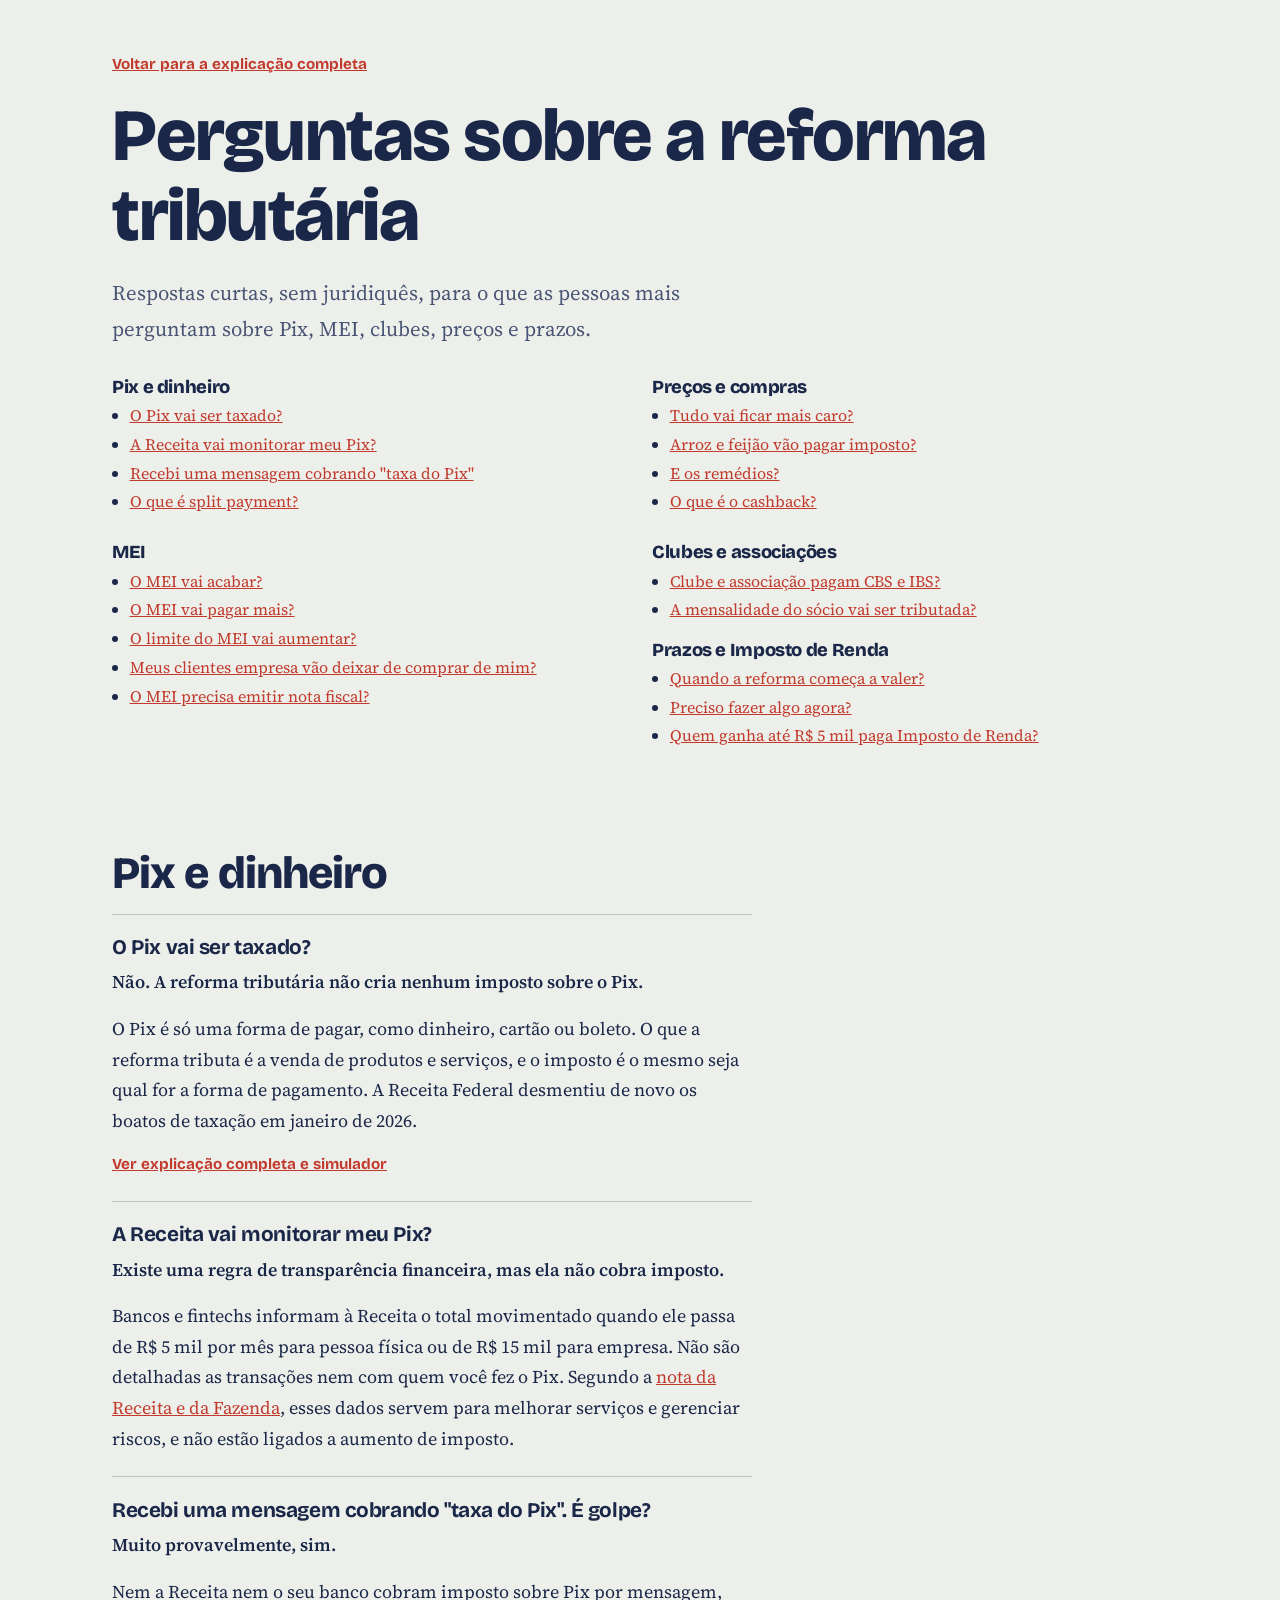
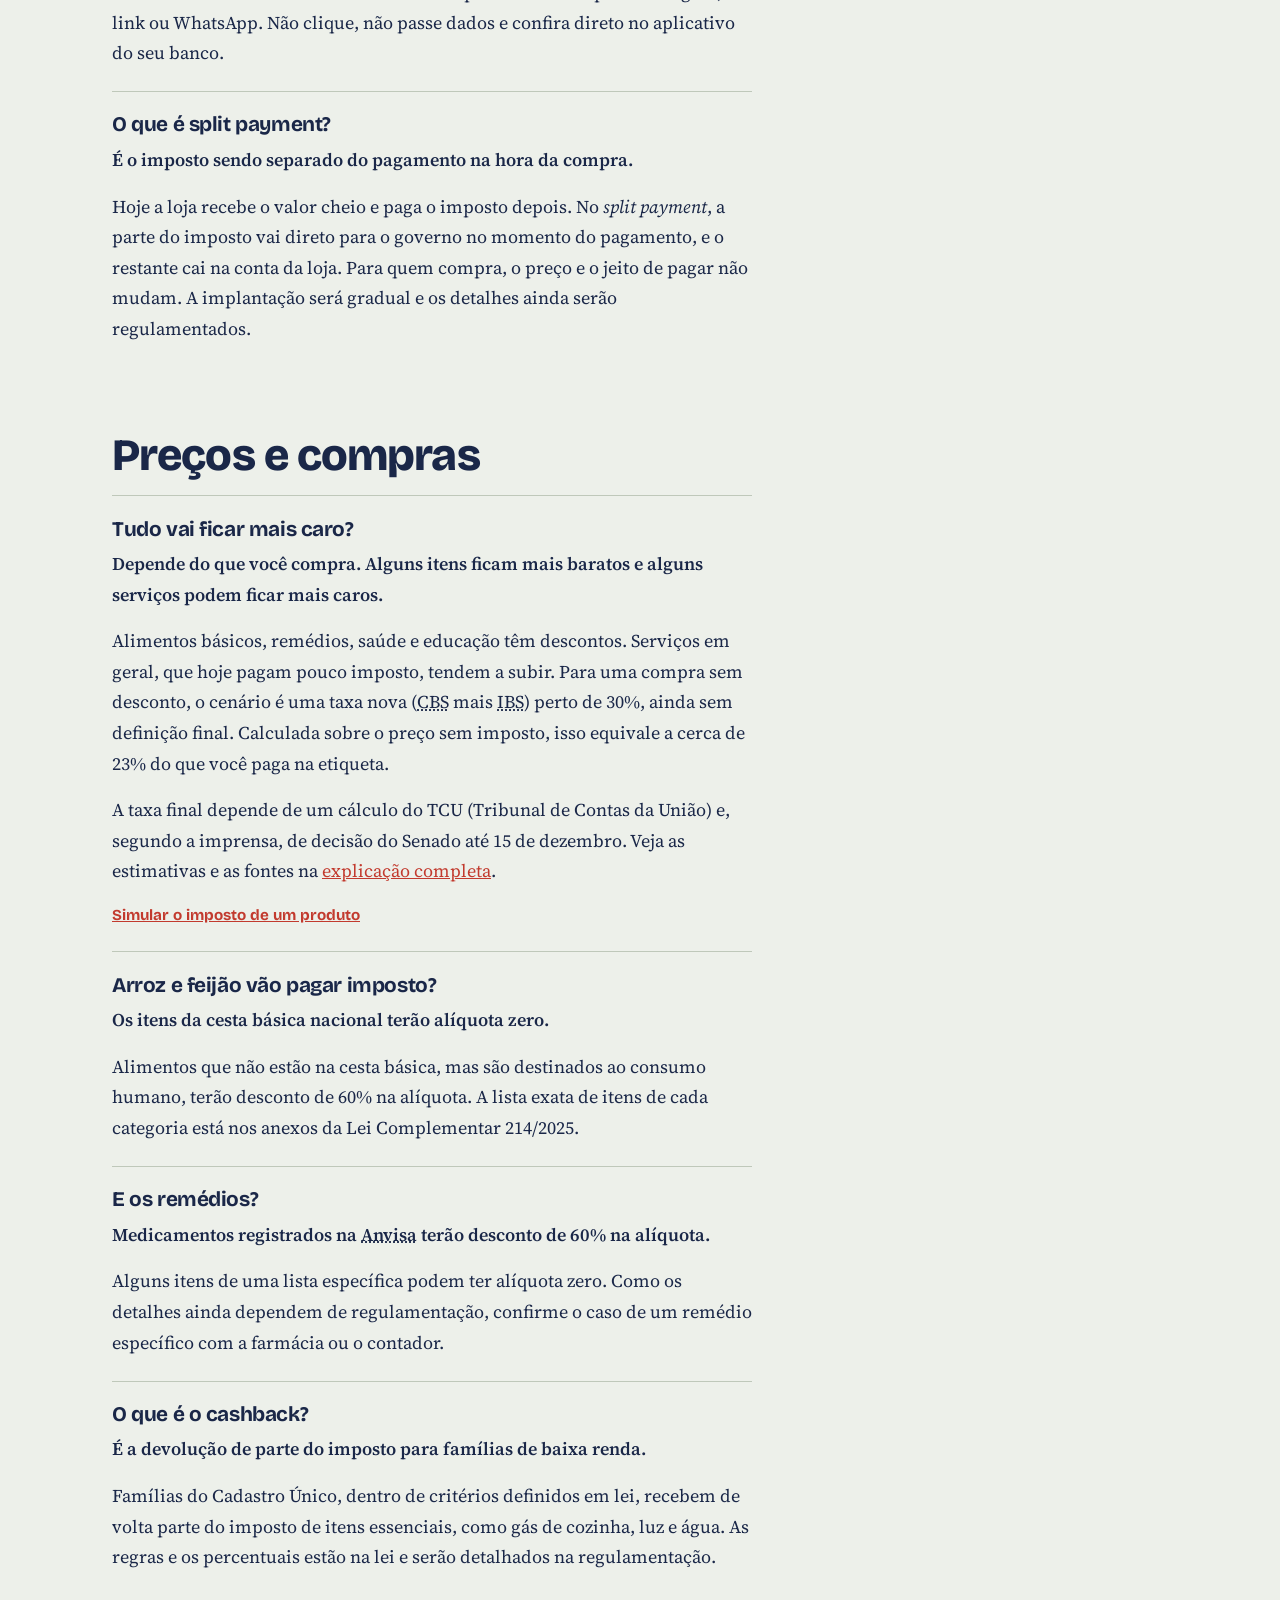
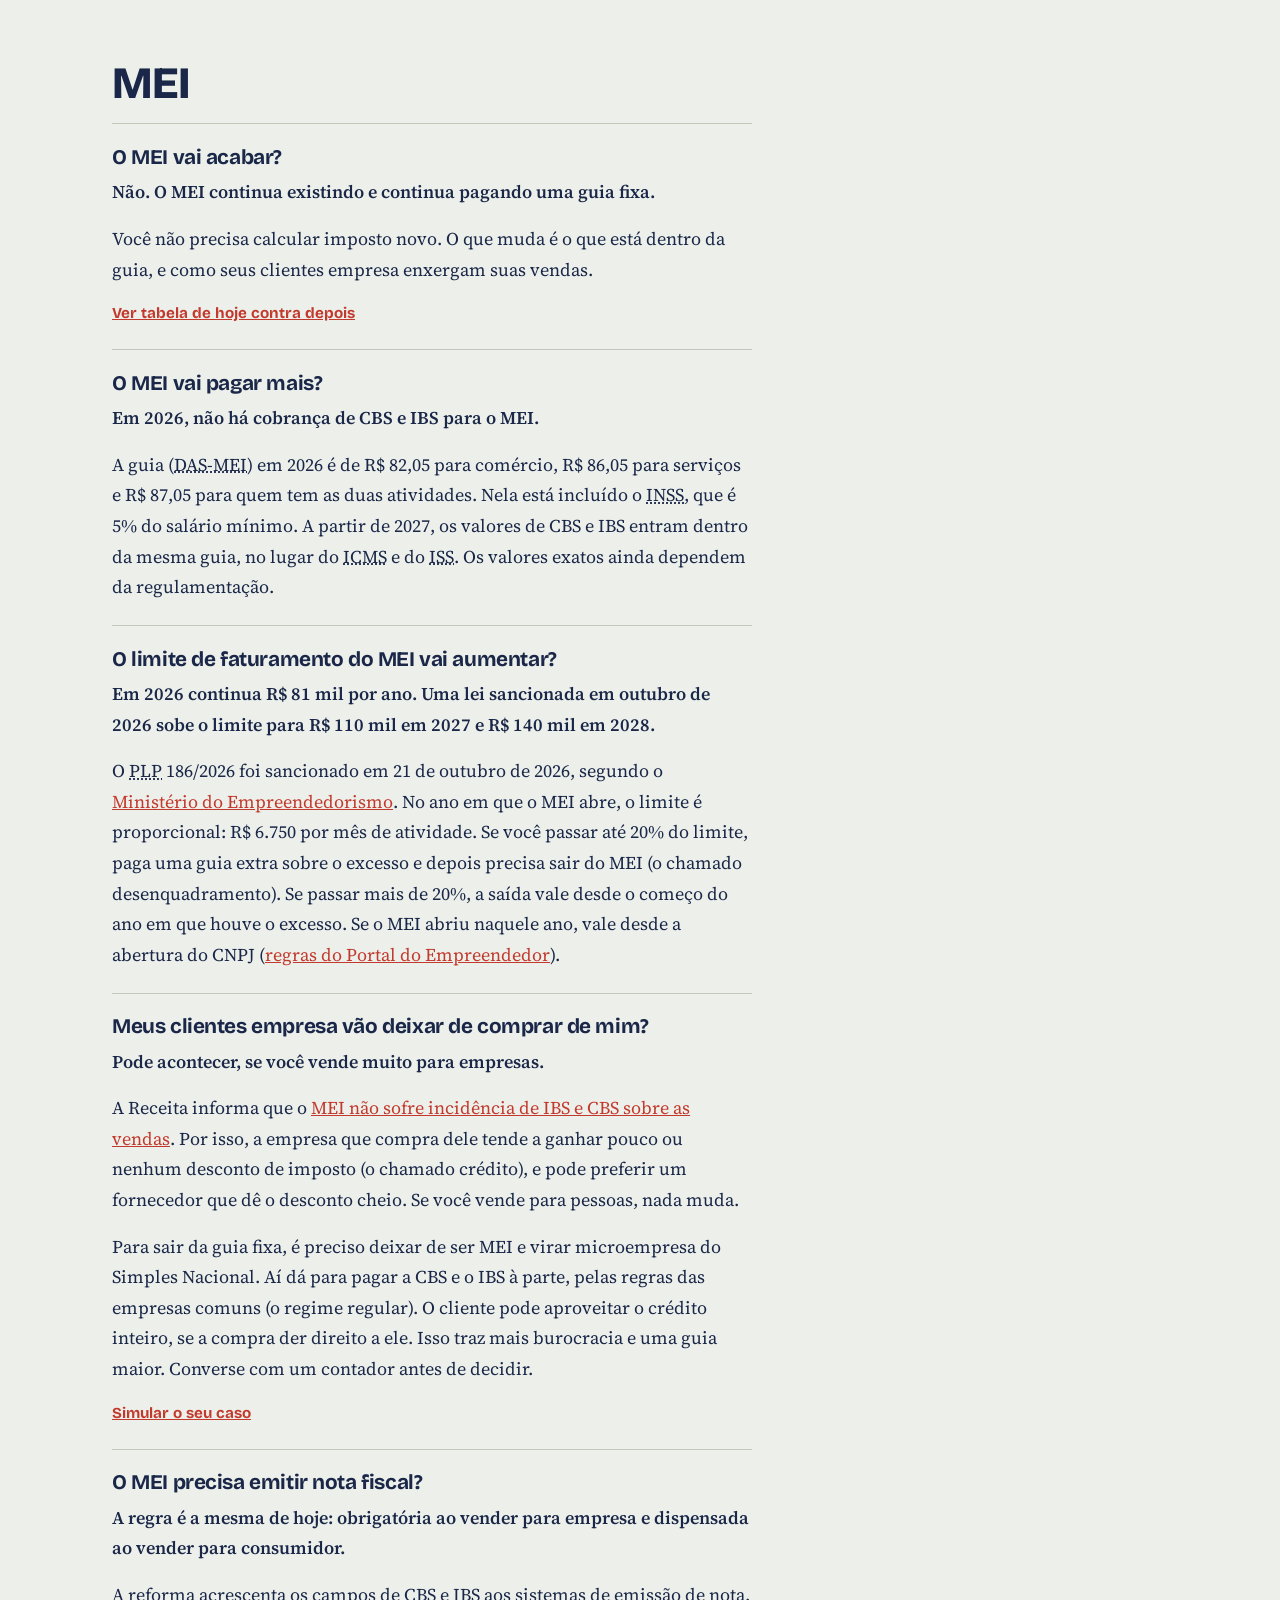
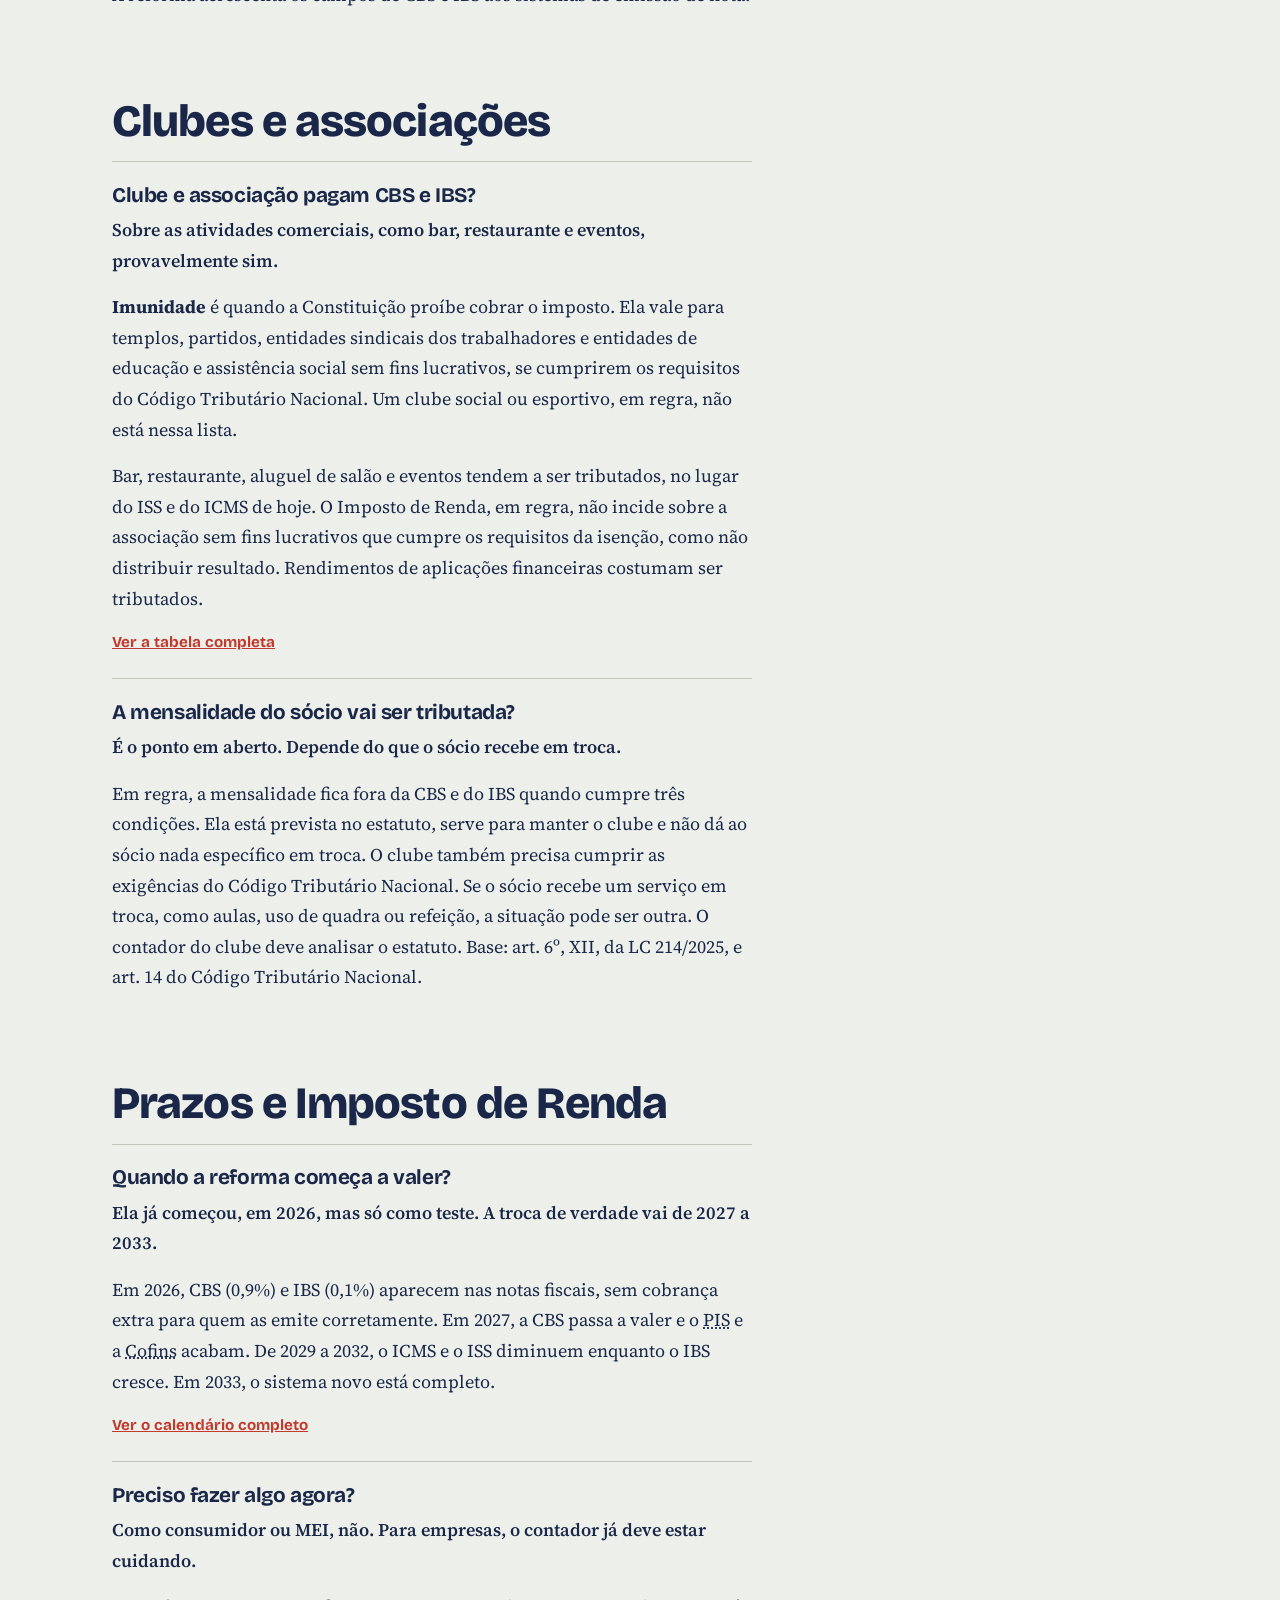
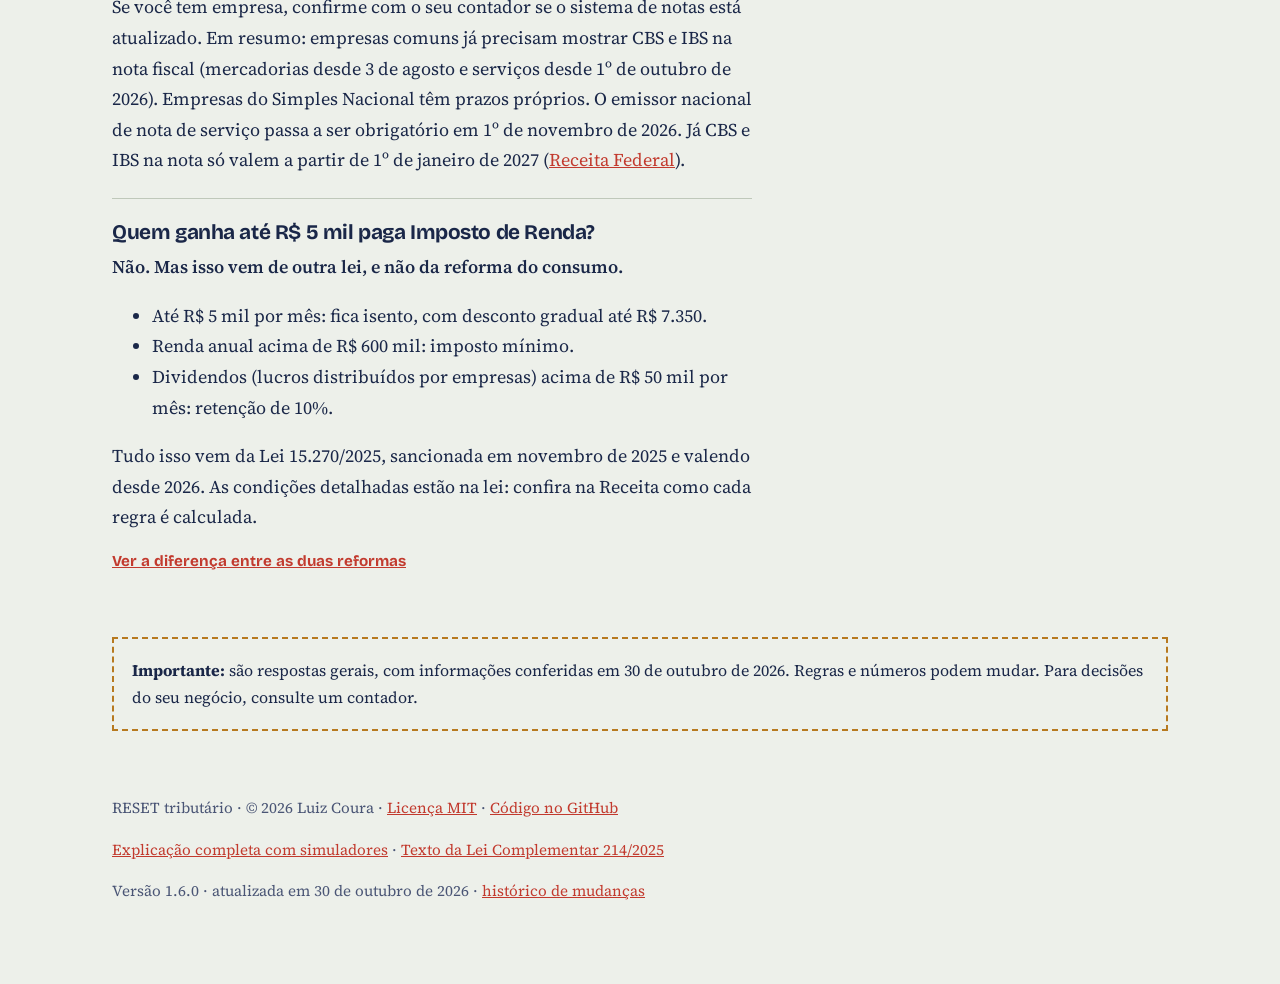
==== commit 0c55dcac: "Corrige a terceira revisão: MEI aberto no ano, taxas zeradas e siglas Co-Authored-By: Claude Sonnet " ====
--- a/perguntas.html
+++ b/perguntas.html
@@ -134,8 +134,8 @@
     <div class="pergunta" id="mais-caro">
       <h3>Tudo vai ficar mais caro?</h3>
       <p class="curta">Depende do que você compra. Alguns itens ficam mais baratos e alguns serviços podem ficar mais caros.</p>
-      <p>Alimentos básicos, remédios, saúde e educação têm descontos. Serviços em geral, que hoje pagam pouco imposto, tendem a subir. Na média, a taxa nova (CBS mais IBS) deve ficar perto de 30%, calculada sobre o preço sem imposto. Isso equivale a cerca de 23% do que você paga na etiqueta.</p>
-      <p>Esse número ainda não é definitivo: segundo a imprensa, o Senado decide até 15 de dezembro. Em 28 de outubro de 2026, o TCU (Tribunal de Contas da União) calculou que a CBS de 2027 deve ser de 11,3%. Assim, o governo arrecada o mesmo que o PIS e a Cofins de hoje. Somada ao IBS projetado em 18,7%, dá perto de 30%. A Lei Complementar 214 toma 26,5% como referência: se a conta passar disso, o governo deve propor ao Congresso uma redução. O governo estimava entre 26,5% e 28%. Fontes: <a href="https://www.cnnbrasil.com.br/economia/money/macroeconomia/reforma-tributaria-tcu-propoe-aliquota-de-113-para-cbs-em-2027/">CNN Brasil</a>, <a href="https://www.infomoney.com.br/business/cbs-de-113-surpreende-e-acende-alerta-para-alta-de-impostos-em-2027/">InfoMoney</a> e <a href="https://www.poder360.com.br/poder-economia/tcu-fixa-aliquota-da-cbs-em-113-para-2027/">Poder360</a>.</p>
+      <p>Alimentos básicos, remédios, saúde e educação têm descontos. Serviços em geral, que hoje pagam pouco imposto, tendem a subir. Para uma compra sem desconto, o cenário é uma taxa nova (<abbr title="Contribuição sobre Bens e Serviços">CBS</abbr> mais <abbr title="Imposto sobre Bens e Serviços">IBS</abbr>) perto de 30%, ainda sem definição final. Calculada sobre o preço sem imposto, isso equivale a cerca de 23% do que você paga na etiqueta.</p>
+      <p>A taxa final depende de um cálculo do TCU (Tribunal de Contas da União) e, segundo a imprensa, de decisão do Senado até 15 de dezembro. Veja as estimativas e as fontes na <a href="index.html#depois">explicação completa</a>.</p>
       <p class="mais"><a href="index.html#simuladores">Simular o imposto de um produto</a></p>
     </div>
 
@@ -147,14 +147,14 @@
 
     <div class="pergunta" id="remedios">
       <h3>E os remédios?</h3>
-      <p class="curta">Medicamentos registrados na Anvisa terão desconto de 60% na alíquota.</p>
+      <p class="curta">Medicamentos registrados na <abbr title="Agência Nacional de Vigilância Sanitária">Anvisa</abbr> terão desconto de 60% na alíquota.</p>
       <p>Alguns itens de uma lista específica podem ter alíquota zero. Como os detalhes ainda dependem de regulamentação, confirme o caso de um remédio específico com a farmácia ou o contador.</p>
     </div>
 
     <div class="pergunta" id="cashback">
       <h3>O que é o cashback?</h3>
       <p class="curta">É a devolução de parte do imposto para famílias de baixa renda.</p>
-      <p>Quem está no Cadastro Único recebe de volta parte do imposto de itens essenciais, como gás de cozinha, luz e água. As regras e os percentuais estão na lei e serão detalhados na regulamentação.</p>
+      <p>Famílias do Cadastro Único, dentro de critérios definidos em lei, recebem de volta parte do imposto de itens essenciais, como gás de cozinha, luz e água. As regras e os percentuais estão na lei e serão detalhados na regulamentação.</p>
     </div>
   </div>
 </section>
@@ -173,20 +173,20 @@
     <div class="pergunta" id="mei-paga-mais">
       <h3>O MEI vai pagar mais?</h3>
       <p class="curta">Em 2026, não há cobrança de CBS e IBS para o MEI.</p>
-      <p>A guia (DAS-MEI) em 2026 é de R$ 82,05 para comércio, R$ 86,05 para serviços e R$ 87,05 para quem tem as duas atividades. Nela está incluído o INSS, que é 5% do salário mínimo. A partir de 2027, os valores de CBS e IBS entram dentro da mesma guia, no lugar do ICMS e do ISS. Os valores exatos ainda dependem da regulamentação.</p>
+      <p>A guia (<abbr title="Documento de Arrecadação do Simples Nacional do MEI">DAS-MEI</abbr>) em 2026 é de R$ 82,05 para comércio, R$ 86,05 para serviços e R$ 87,05 para quem tem as duas atividades. Nela está incluído o <abbr title="Instituto Nacional do Seguro Social">INSS</abbr>, que é 5% do salário mínimo. A partir de 2027, os valores de CBS e IBS entram dentro da mesma guia, no lugar do <abbr title="Imposto sobre Circulação de Mercadorias e Serviços">ICMS</abbr> e do <abbr title="Imposto Sobre Serviços">ISS</abbr>. Os valores exatos ainda dependem da regulamentação.</p>
     </div>
 
     <div class="pergunta" id="mei-limite">
       <h3>O limite de faturamento do MEI vai aumentar?</h3>
       <p class="curta">Em 2026 continua R$ 81 mil por ano. Uma lei sancionada em outubro de 2026 sobe o limite para R$ 110 mil em 2027 e R$ 140 mil em 2028.</p>
-      <p>O PLP 186/2026 foi sancionado em 21 de outubro de 2026, segundo o <a href="https://www.gov.br/memp/pt-br/assuntos/noticias/lula-sanciona-lei-que-amplia-beneficios-para-meis-e-envia-ao-congresso-pec-sobre-tarifa-zero-no-transporte-coletivo">Ministério do Empreendedorismo</a>. No ano em que o MEI abre, o limite é proporcional: R$ 6.750 por mês de atividade. Se você passar até 20% do limite, paga uma guia extra sobre o excesso e depois precisa sair do MEI (o chamado desenquadramento). Se passar mais de 20%, a saída vale desde o começo do ano em que houve o excesso (<a href="https://www.gov.br/empresas-e-negocios/pt-br/empreendedor/servicos-para-mei/quero-crescer-desenquadramento">regras do Portal do Empreendedor</a>).</p>
+      <p>O <abbr title="Projeto de Lei Complementar">PLP</abbr> 186/2026 foi sancionado em 21 de outubro de 2026, segundo o <a href="https://www.gov.br/memp/pt-br/assuntos/noticias/lula-sanciona-lei-que-amplia-beneficios-para-meis-e-envia-ao-congresso-pec-sobre-tarifa-zero-no-transporte-coletivo">Ministério do Empreendedorismo</a>. No ano em que o MEI abre, o limite é proporcional: R$ 6.750 por mês de atividade. Se você passar até 20% do limite, paga uma guia extra sobre o excesso e depois precisa sair do MEI (o chamado desenquadramento). Se passar mais de 20%, a saída vale desde o começo do ano em que houve o excesso. Se o MEI abriu naquele ano, vale desde a abertura do CNPJ (<a href="https://www.gov.br/empresas-e-negocios/pt-br/empreendedor/servicos-para-mei/quero-crescer-desenquadramento">regras do Portal do Empreendedor</a>).</p>
     </div>
 
     <div class="pergunta" id="mei-cliente">
       <h3>Meus clientes empresa vão deixar de comprar de mim?</h3>
       <p class="curta">Pode acontecer, se você vende muito para empresas.</p>
       <p>A Receita informa que o <a href="https://www.gov.br/receitafederal/pt-br/acesso-a-informacao/acoes-e-programas/reforma-tributaria-do-consumo/reforma-de-fato">MEI não sofre incidência de IBS e CBS sobre as vendas</a>. Por isso, a empresa que compra dele tende a ganhar pouco ou nenhum desconto de imposto (o chamado crédito), e pode preferir um fornecedor que dê o desconto cheio. Se você vende para pessoas, nada muda.</p>
-      <p>Para sair da guia fixa, é preciso deixar de ser MEI e virar microempresa do Simples Nacional. Aí dá para pagar a CBS e o IBS à parte, pelas regras das empresas comuns (o regime regular), e o cliente aproveita o crédito inteiro. Isso traz mais burocracia e uma guia maior. Converse com um contador antes de decidir.</p>
+      <p>Para sair da guia fixa, é preciso deixar de ser MEI e virar microempresa do Simples Nacional. Aí dá para pagar a CBS e o IBS à parte, pelas regras das empresas comuns (o regime regular). O cliente pode aproveitar o crédito inteiro, se a compra der direito a ele. Isso traz mais burocracia e uma guia maior. Converse com um contador antes de decidir.</p>
       <p class="mais"><a href="index.html#simuladores">Simular o seu caso</a></p>
     </div>
 
@@ -213,7 +213,7 @@
     <div class="pergunta" id="clube-mensalidade">
       <h3>A mensalidade do sócio vai ser tributada?</h3>
       <p class="curta">É o ponto em aberto. Depende do que o sócio recebe em troca.</p>
-      <p>Em regra, a mensalidade fica fora da CBS e do IBS se três coisas forem verdadeiras: está prevista no estatuto, serve para manter o clube e o sócio não recebe nada específico em troca. O clube também precisa cumprir as exigências do Código Tributário Nacional. Se o sócio recebe um serviço em troca, como aulas, uso de quadra ou refeição, a situação pode ser outra. O contador do clube deve analisar o estatuto. Base: art. 6º, XII, da LC 214/2025, e art. 14 do Código Tributário Nacional.</p>
+      <p>Em regra, a mensalidade fica fora da CBS e do IBS quando cumpre três condições. Ela está prevista no estatuto, serve para manter o clube e não dá ao sócio nada específico em troca. O clube também precisa cumprir as exigências do Código Tributário Nacional. Se o sócio recebe um serviço em troca, como aulas, uso de quadra ou refeição, a situação pode ser outra. O contador do clube deve analisar o estatuto. Base: art. 6º, XII, da LC 214/2025, e art. 14 do Código Tributário Nacional.</p>
     </div>
   </div>
 </section>
@@ -225,7 +225,7 @@
     <div class="pergunta" id="quando">
       <h3>Quando a reforma começa a valer?</h3>
       <p class="curta">Ela já começou, em 2026, mas só como teste. A troca de verdade vai de 2027 a 2033.</p>
-      <p>Em 2026, CBS (0,9%) e IBS (0,1%) aparecem nas notas fiscais, sem cobrança extra para quem as emite corretamente. Em 2027, a CBS passa a valer e o PIS e a Cofins acabam. De 2029 a 2032, o ICMS e o ISS diminuem enquanto o IBS cresce. Em 2033, o sistema novo está completo.</p>
+      <p>Em 2026, CBS (0,9%) e IBS (0,1%) aparecem nas notas fiscais, sem cobrança extra para quem as emite corretamente. Em 2027, a CBS passa a valer e o <abbr title="Programa de Integração Social">PIS</abbr> e a <abbr title="Contribuição para o Financiamento da Seguridade Social">Cofins</abbr> acabam. De 2029 a 2032, o ICMS e o ISS diminuem enquanto o IBS cresce. Em 2033, o sistema novo está completo.</p>
       <p class="mais"><a href="index.html#prazos">Ver o calendário completo</a></p>
     </div>
 
@@ -238,7 +238,12 @@
     <div class="pergunta" id="ir">
       <h3>Quem ganha até R$ 5 mil paga Imposto de Renda?</h3>
       <p class="curta">Não. Mas isso vem de outra lei, e não da reforma do consumo.</p>
-      <p>Quem ganha até R$ 5 mil por mês fica isento, com desconto gradual até R$ 7.350. A mesma lei criou um imposto mínimo para renda anual acima de R$ 600 mil. Criou também uma retenção de 10% sobre dividendos (lucros distribuídos por empresas) acima de R$ 50 mil por mês. Tudo isso vem da Lei 15.270/2025, sancionada em novembro de 2025 e valendo desde 2026.</p>
+      <ul>
+        <li>Até R$ 5 mil por mês: fica isento, com desconto gradual até R$ 7.350.</li>
+        <li>Renda anual acima de R$ 600 mil: imposto mínimo.</li>
+        <li>Dividendos (lucros distribuídos por empresas) acima de R$ 50 mil por mês: retenção de 10%.</li>
+      </ul>
+      <p>Tudo isso vem da Lei 15.270/2025, sancionada em novembro de 2025 e valendo desde 2026. As condições detalhadas estão na lei: confira na Receita como cada regra é calculada.</p>
       <p class="mais"><a href="index.html#renda">Ver a diferença entre as duas reformas</a></p>
     </div>
 
@@ -253,7 +258,7 @@
   <div class="wrap">
     <p>RESET tributário · © 2026 Luiz Coura · <a href="https://github.com/luizcoura/reset-tributario/blob/main/LICENSE">Licença MIT</a> · <a href="https://github.com/luizcoura/reset-tributario">Código no GitHub</a></p>
     <p><a href="index.html">Explicação completa com simuladores</a> · <a href="https://www.planalto.gov.br/ccivil_03/leis/lcp/lcp214.htm">Texto da Lei Complementar 214/2025</a></p>
-    <p>Versão 1.5.0 · atualizada em 30 de outubro de 2026 · <a href="https://github.com/luizcoura/reset-tributario/blob/main/CHANGELOG.md">histórico de mudanças</a></p>
+    <p>Versão 1.6.0 · atualizada em 30 de outubro de 2026 · <a href="https://github.com/luizcoura/reset-tributario/blob/main/CHANGELOG.md">histórico de mudanças</a></p>
   </div>
 </footer>
 </body>
--- a/style.css
+++ b/style.css
@@ -196,3 +196,5 @@
 .mt-2{margin-top:2rem}
 footer h3{font-size:1.05rem;margin:1.2rem 0 .3rem}
 .resultado ul.lista-msg{font-family:var(--corpo);font-size:1rem;line-height:1.5;margin:.3rem 0 .6rem;padding-left:1.2rem}
+.nota .aviso-grafico{display:block;font-family:var(--corpo);font-size:.85rem;line-height:1.4;margin-top:.7rem;color:var(--tinta-suave)}
+.tabela-rolagem td ul{margin:.4rem 0;padding-left:1.1rem}
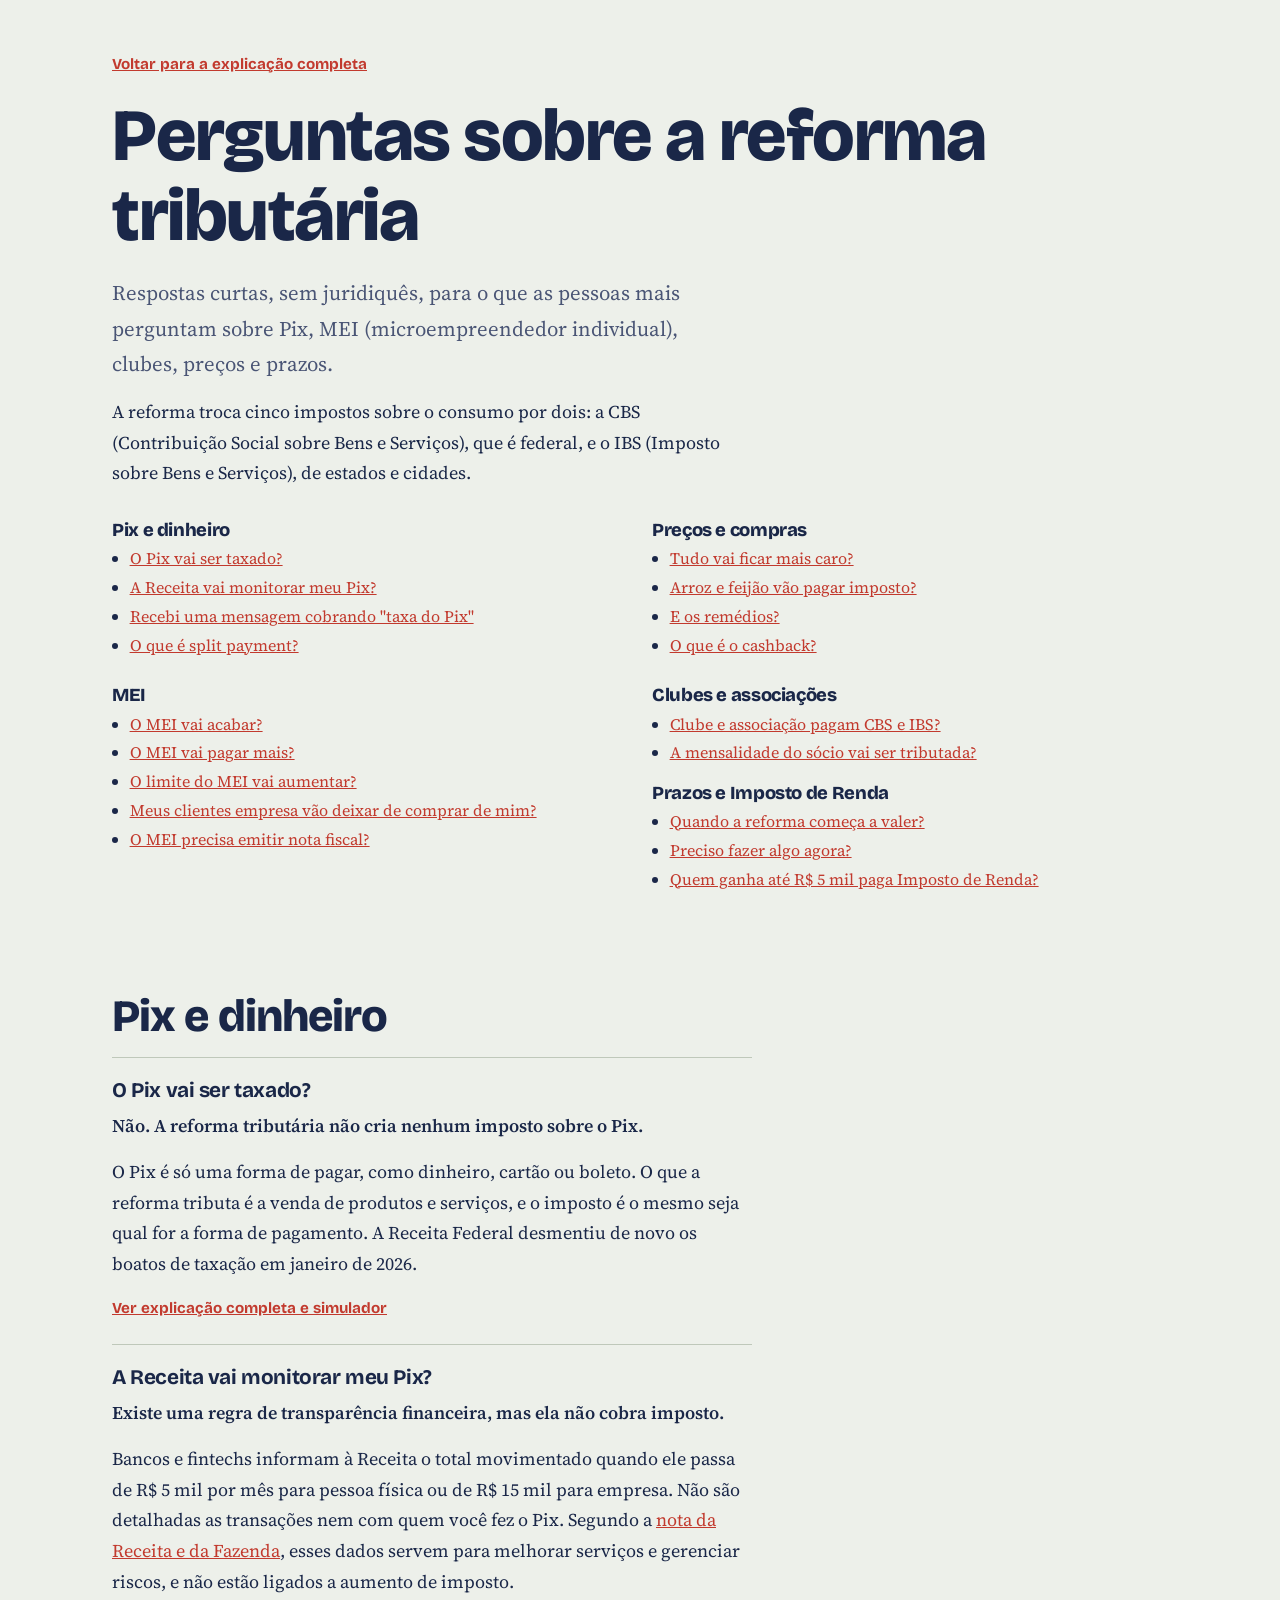
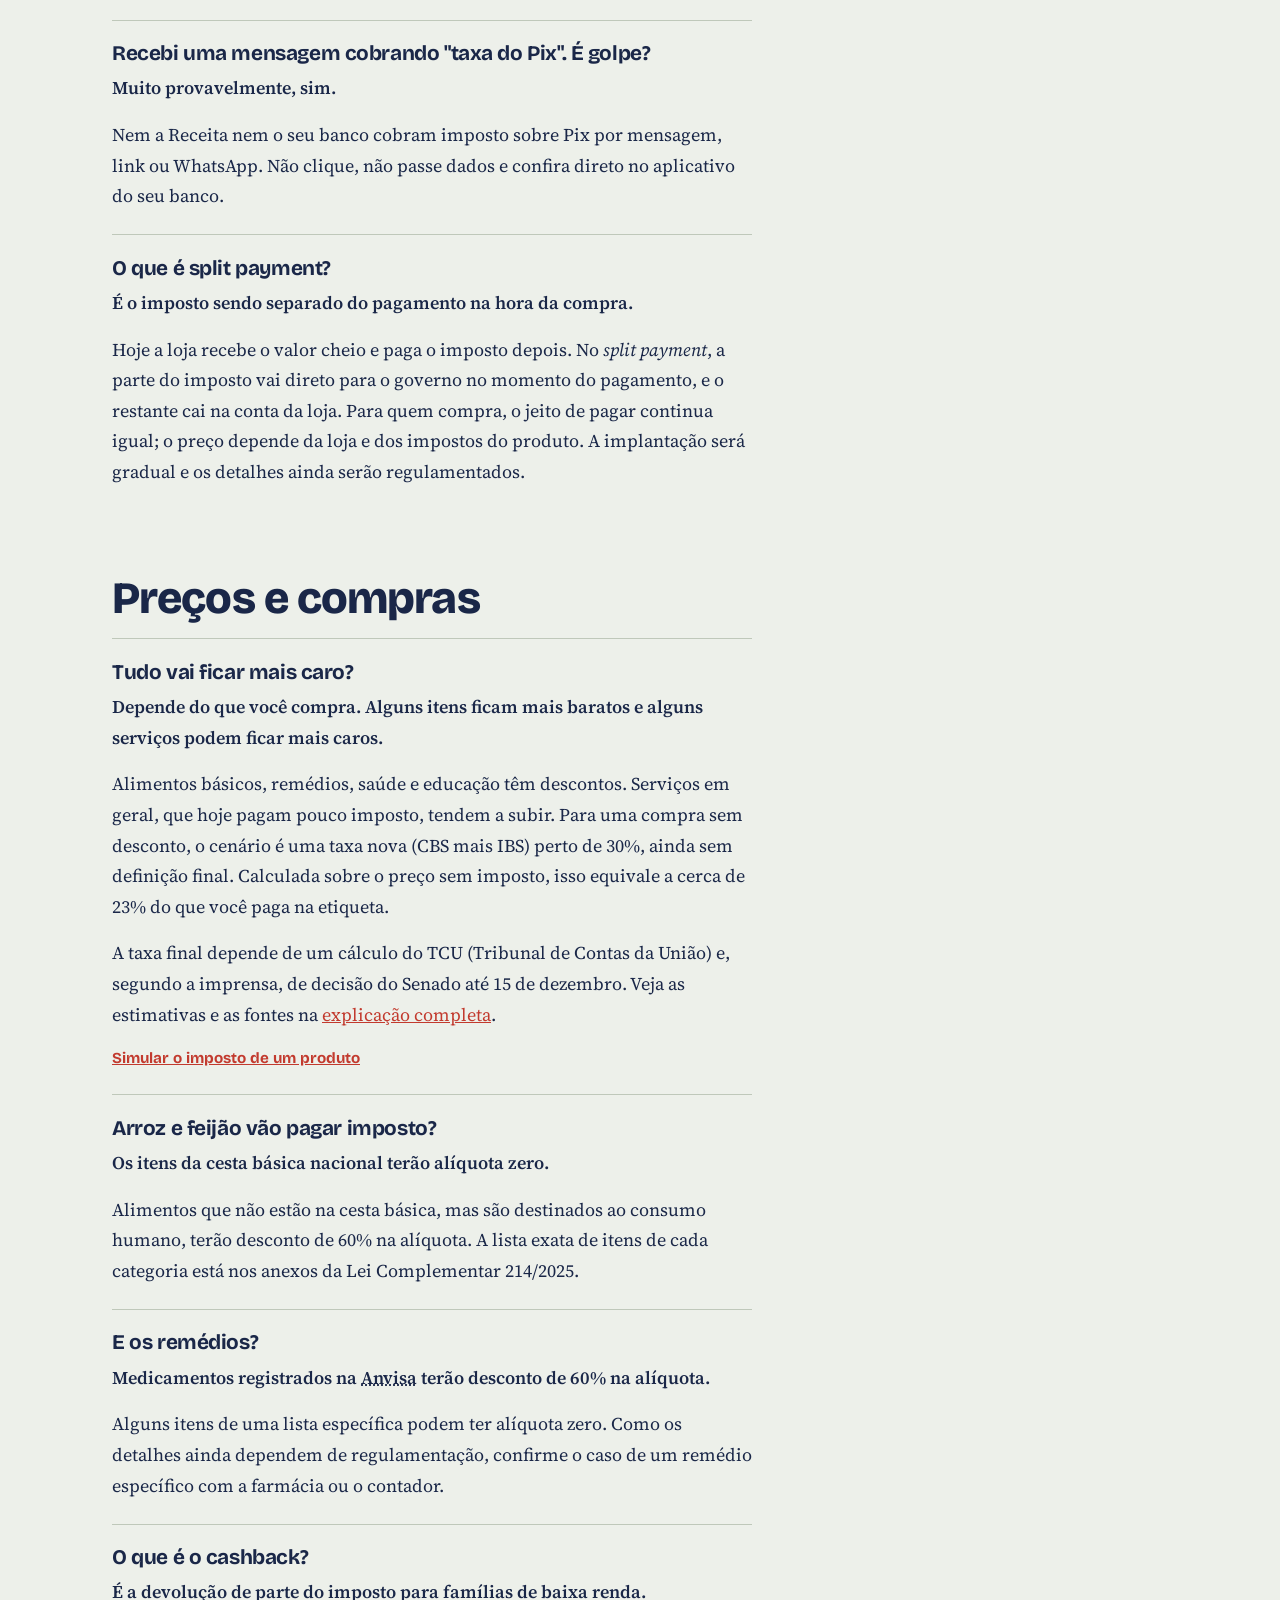
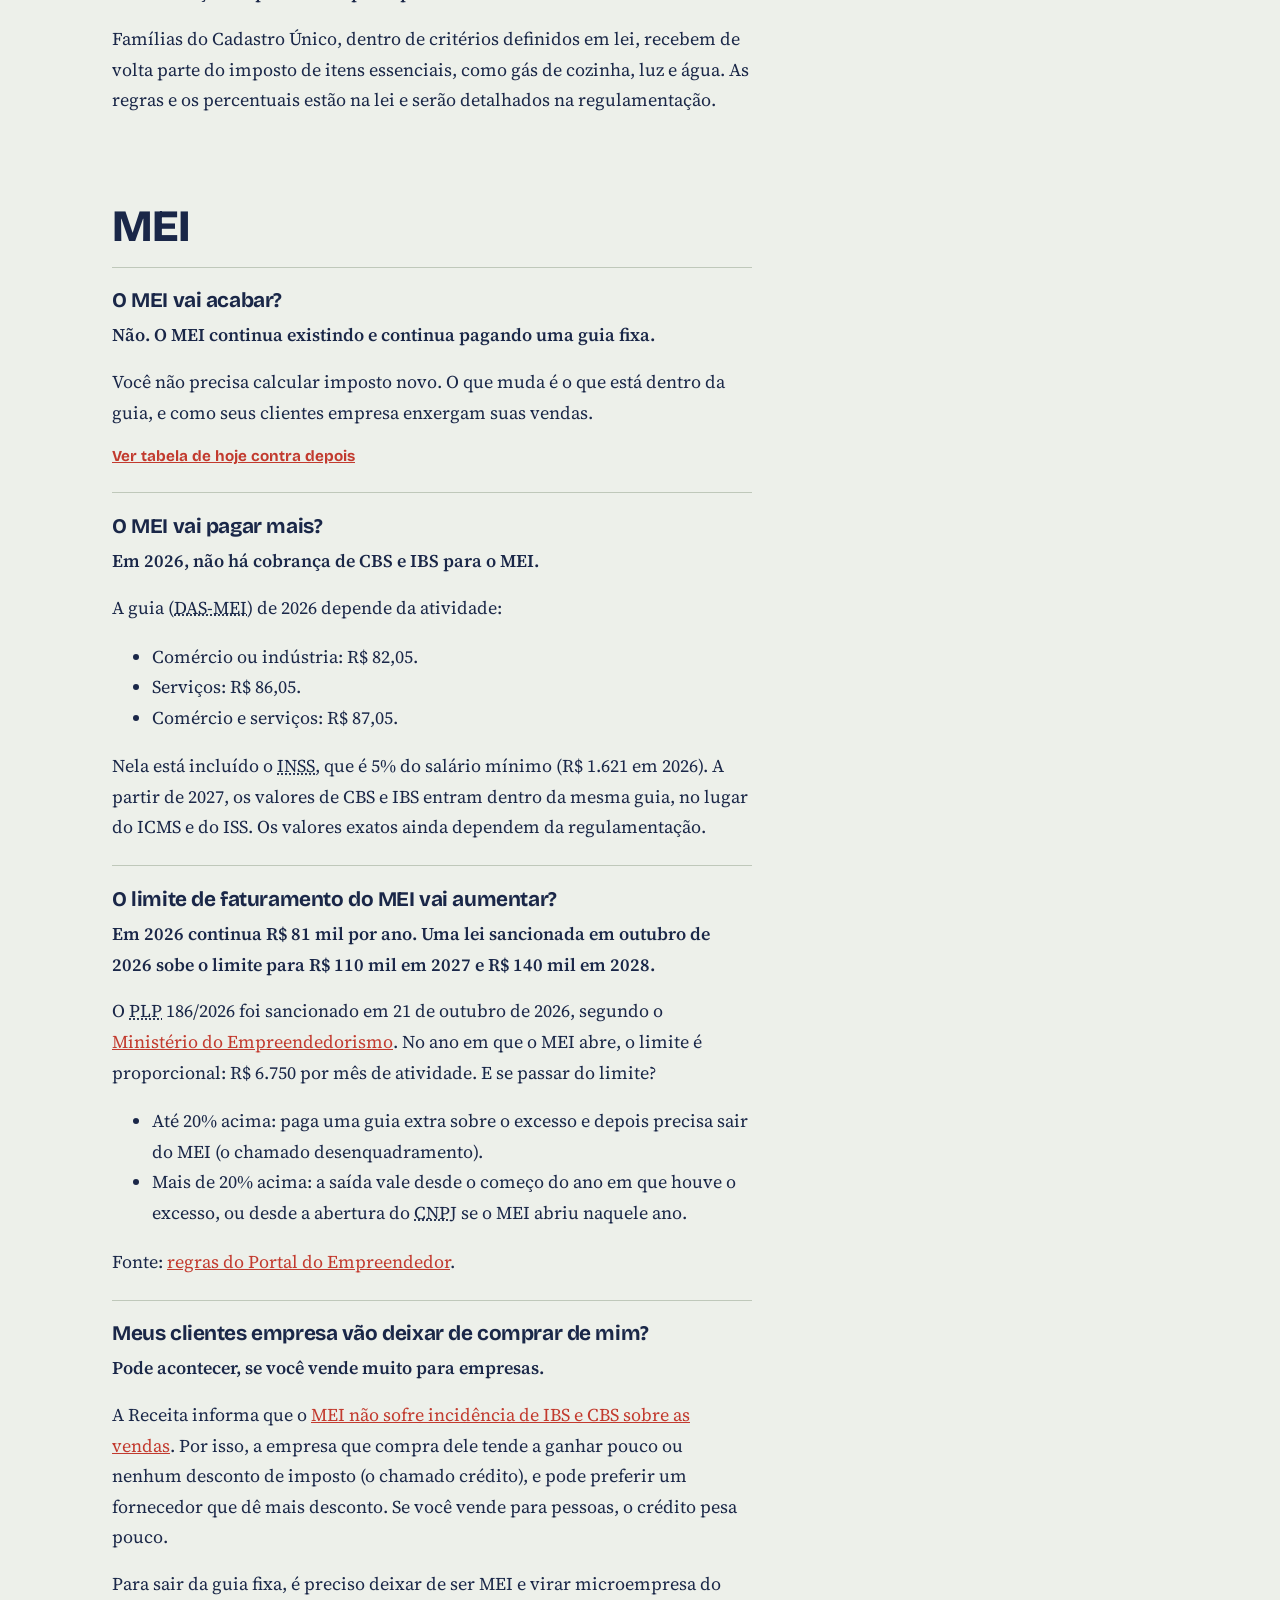
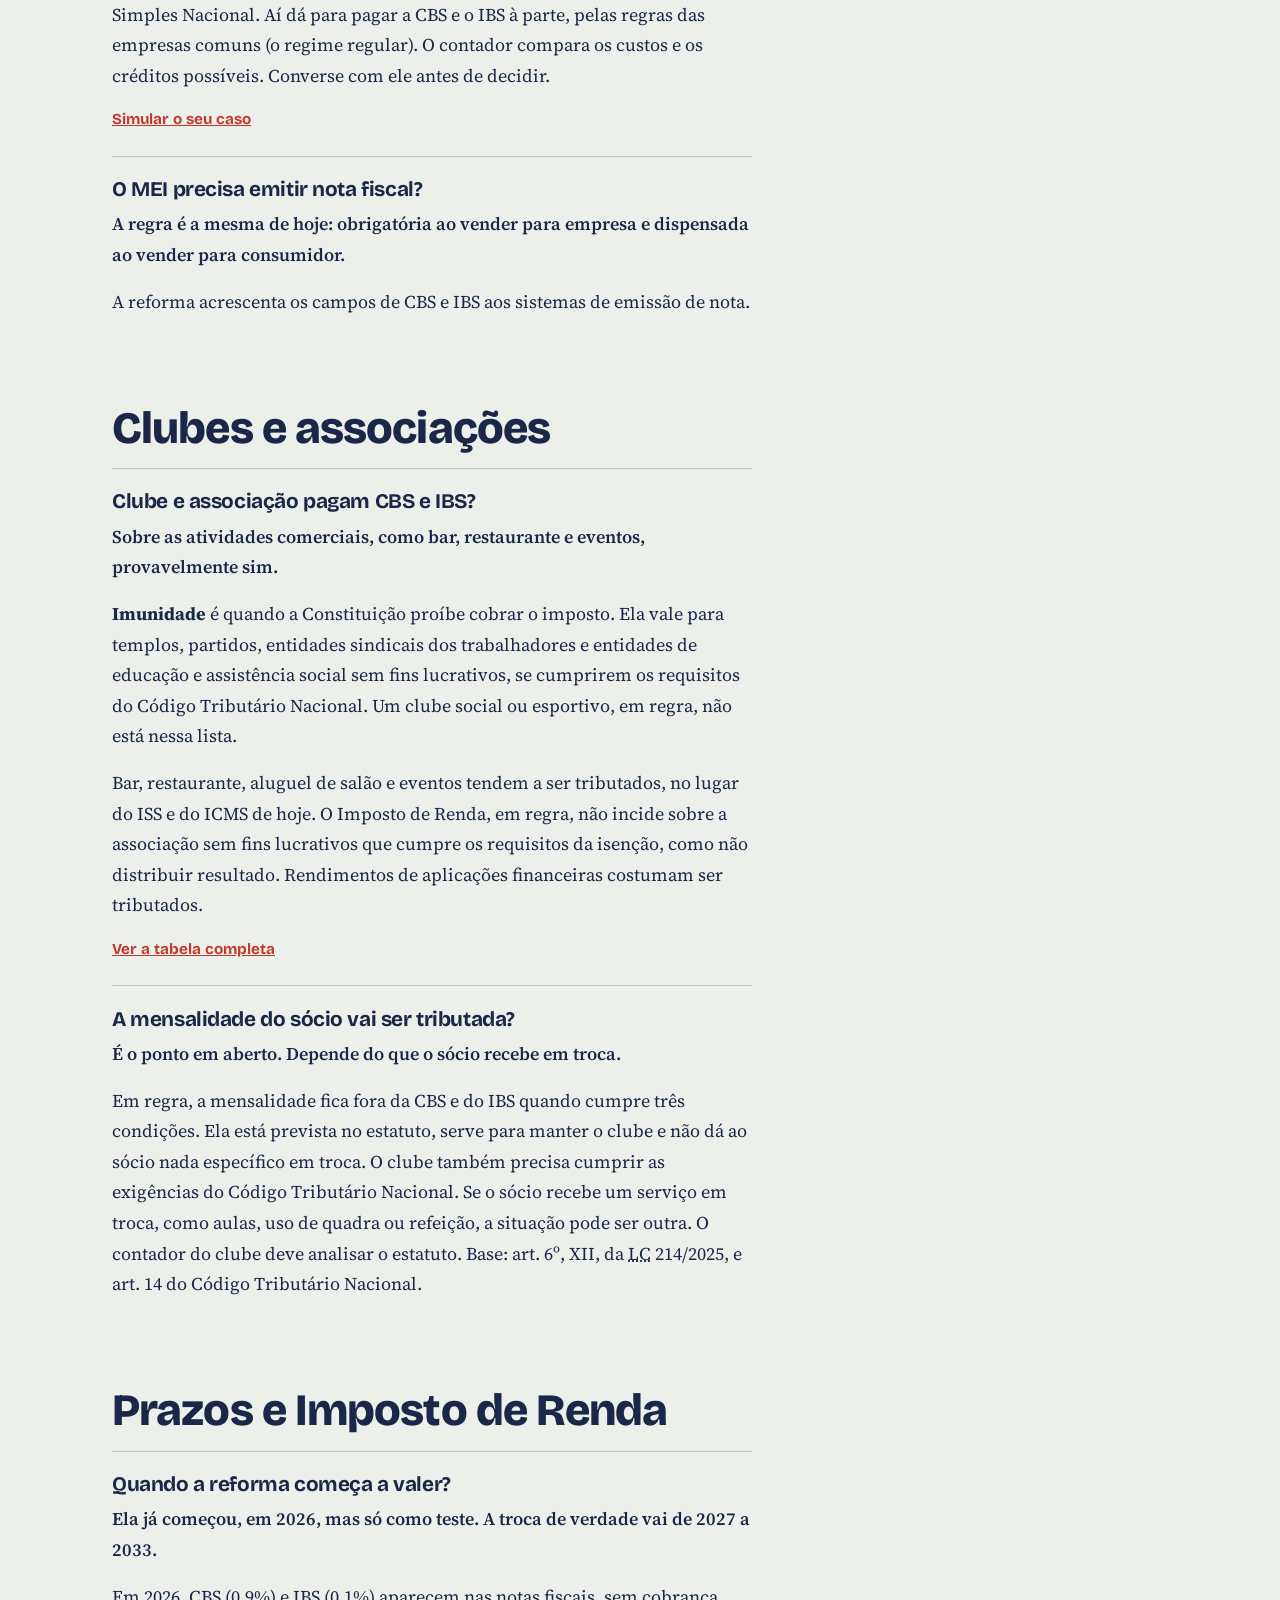
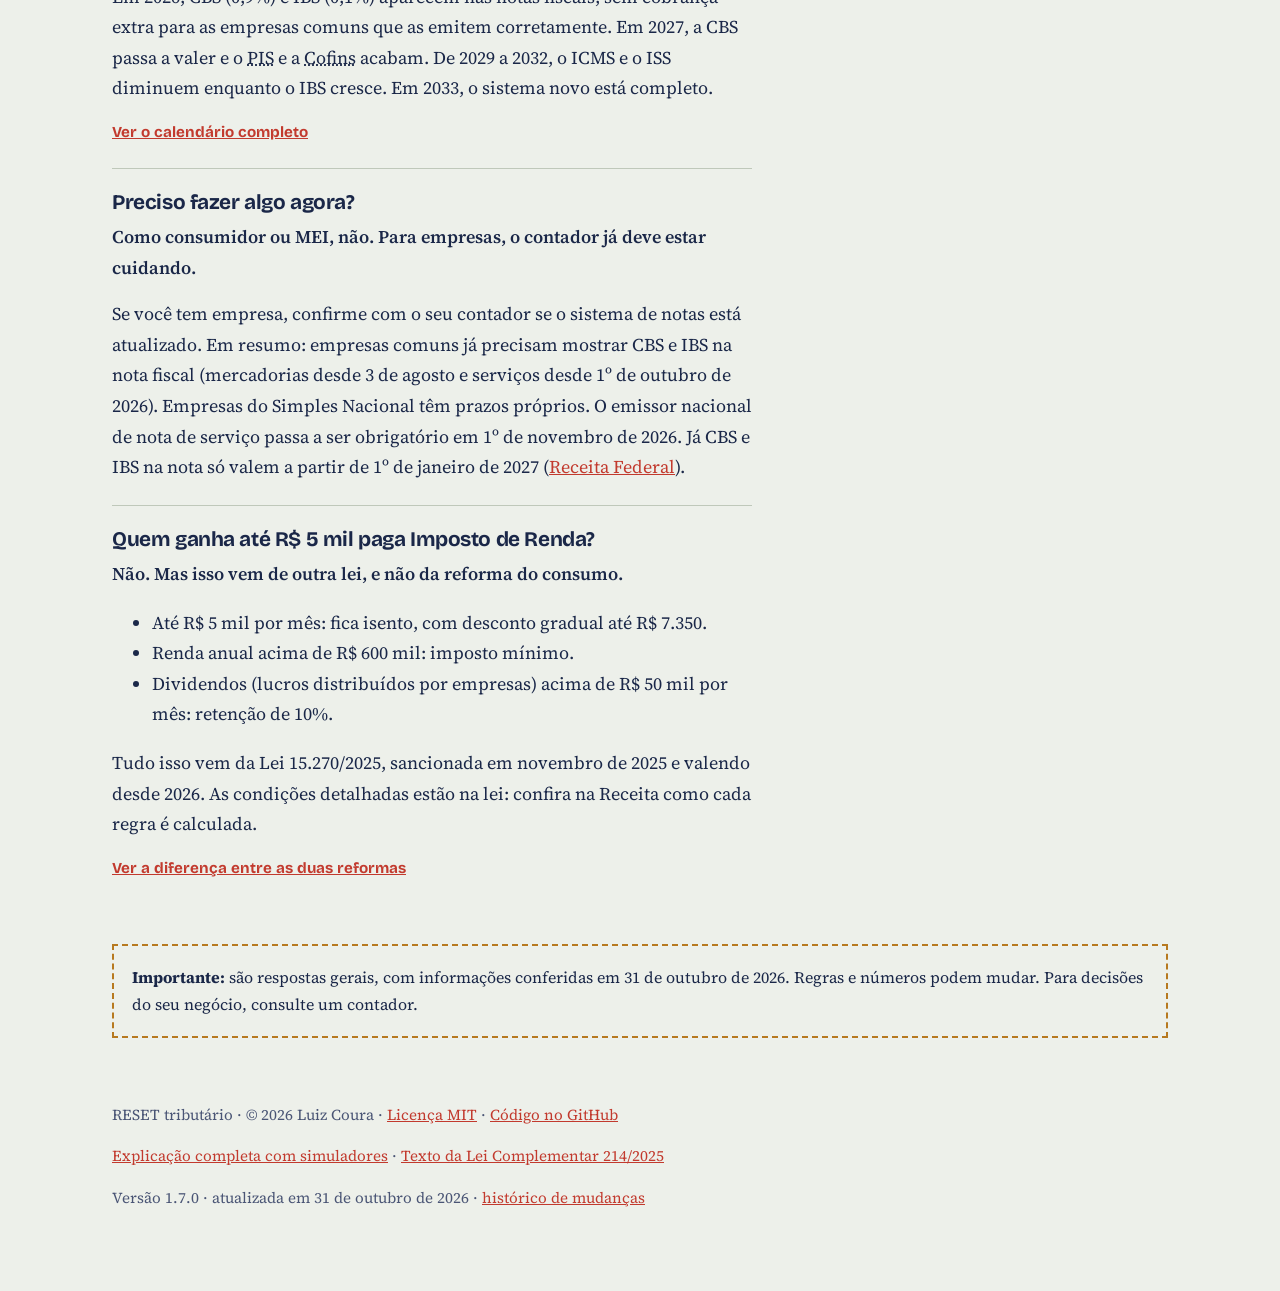
==== commit 2f49e9ee: "Corrige a quarta revisão: comparação de crédito, siglas e fontes Co-Authored-By: Claude Sonnet 5.5 <" ====
--- a/perguntas.html
+++ b/perguntas.html
@@ -35,7 +35,7 @@
   "description":"Respostas curtas para as dúvidas mais comuns sobre a reforma tributária brasileira.",
   "inLanguage":"pt-BR",
   "url":"https://luizcoura.github.io/reset-tributario/perguntas.html",
-  "dateModified":"2026-10-30",
+  "dateModified":"2026-10-31",
   "isPartOf":{"@type":"WebSite","name":"RESET tributário","url":"https://luizcoura.github.io/reset-tributario/"},
   "author":{"@type":"Person","name":"Luiz Coura","url":"https://github.com/luizcoura"}
 }
@@ -47,7 +47,8 @@
   <div class="wrap">
     <a class="voltar" href="index.html">Voltar para a explicação completa</a>
     <h1>Perguntas sobre a reforma tributária</h1>
-    <p class="lead texto">Respostas curtas, sem juridiquês, para o que as pessoas mais perguntam sobre Pix, MEI, clubes, preços e prazos.</p>
+    <p class="lead texto">Respostas curtas, sem juridiquês, para o que as pessoas mais perguntam sobre Pix, MEI (microempreendedor individual), clubes, preços e prazos.</p>
+    <p class="texto">A reforma troca cinco impostos sobre o consumo por dois: a CBS (Contribuição Social sobre Bens e Serviços), que é federal, e o IBS (Imposto sobre Bens e Serviços), de estados e cidades.</p>
 
     <nav class="indice" aria-label="Índice de perguntas">
       <div>
@@ -122,7 +123,7 @@
     <div class="pergunta" id="split">
       <h3>O que é split payment?</h3>
       <p class="curta">É o imposto sendo separado do pagamento na hora da compra.</p>
-      <p>Hoje a loja recebe o valor cheio e paga o imposto depois. No <em>split payment</em>, a parte do imposto vai direto para o governo no momento do pagamento, e o restante cai na conta da loja. Para quem compra, o preço e o jeito de pagar não mudam. A implantação será gradual e os detalhes ainda serão regulamentados.</p>
+      <p>Hoje a loja recebe o valor cheio e paga o imposto depois. No <em>split payment</em>, a parte do imposto vai direto para o governo no momento do pagamento, e o restante cai na conta da loja. Para quem compra, o jeito de pagar continua igual; o preço depende da loja e dos impostos do produto. A implantação será gradual e os detalhes ainda serão regulamentados.</p>
     </div>
   </div>
 </section>
@@ -134,7 +135,7 @@
     <div class="pergunta" id="mais-caro">
       <h3>Tudo vai ficar mais caro?</h3>
       <p class="curta">Depende do que você compra. Alguns itens ficam mais baratos e alguns serviços podem ficar mais caros.</p>
-      <p>Alimentos básicos, remédios, saúde e educação têm descontos. Serviços em geral, que hoje pagam pouco imposto, tendem a subir. Para uma compra sem desconto, o cenário é uma taxa nova (<abbr title="Contribuição sobre Bens e Serviços">CBS</abbr> mais <abbr title="Imposto sobre Bens e Serviços">IBS</abbr>) perto de 30%, ainda sem definição final. Calculada sobre o preço sem imposto, isso equivale a cerca de 23% do que você paga na etiqueta.</p>
+      <p>Alimentos básicos, remédios, saúde e educação têm descontos. Serviços em geral, que hoje pagam pouco imposto, tendem a subir. Para uma compra sem desconto, o cenário é uma taxa nova (CBS mais IBS) perto de 30%, ainda sem definição final. Calculada sobre o preço sem imposto, isso equivale a cerca de 23% do que você paga na etiqueta.</p>
       <p>A taxa final depende de um cálculo do TCU (Tribunal de Contas da União) e, segundo a imprensa, de decisão do Senado até 15 de dezembro. Veja as estimativas e as fontes na <a href="index.html#depois">explicação completa</a>.</p>
       <p class="mais"><a href="index.html#simuladores">Simular o imposto de um produto</a></p>
     </div>
@@ -173,20 +174,31 @@
     <div class="pergunta" id="mei-paga-mais">
       <h3>O MEI vai pagar mais?</h3>
       <p class="curta">Em 2026, não há cobrança de CBS e IBS para o MEI.</p>
-      <p>A guia (<abbr title="Documento de Arrecadação do Simples Nacional do MEI">DAS-MEI</abbr>) em 2026 é de R$ 82,05 para comércio, R$ 86,05 para serviços e R$ 87,05 para quem tem as duas atividades. Nela está incluído o <abbr title="Instituto Nacional do Seguro Social">INSS</abbr>, que é 5% do salário mínimo. A partir de 2027, os valores de CBS e IBS entram dentro da mesma guia, no lugar do <abbr title="Imposto sobre Circulação de Mercadorias e Serviços">ICMS</abbr> e do <abbr title="Imposto Sobre Serviços">ISS</abbr>. Os valores exatos ainda dependem da regulamentação.</p>
+      <p>A guia (<abbr title="Documento de Arrecadação do Simples Nacional do MEI">DAS-MEI</abbr>) de 2026 depende da atividade:</p>
+      <ul>
+        <li>Comércio ou indústria: R$ 82,05.</li>
+        <li>Serviços: R$ 86,05.</li>
+        <li>Comércio e serviços: R$ 87,05.</li>
+      </ul>
+      <p>Nela está incluído o <abbr title="Instituto Nacional do Seguro Social">INSS</abbr>, que é 5% do salário mínimo (R$ 1.621 em 2026). A partir de 2027, os valores de CBS e IBS entram dentro da mesma guia, no lugar do ICMS e do ISS. Os valores exatos ainda dependem da regulamentação.</p>
     </div>
 
     <div class="pergunta" id="mei-limite">
       <h3>O limite de faturamento do MEI vai aumentar?</h3>
       <p class="curta">Em 2026 continua R$ 81 mil por ano. Uma lei sancionada em outubro de 2026 sobe o limite para R$ 110 mil em 2027 e R$ 140 mil em 2028.</p>
-      <p>O <abbr title="Projeto de Lei Complementar">PLP</abbr> 186/2026 foi sancionado em 21 de outubro de 2026, segundo o <a href="https://www.gov.br/memp/pt-br/assuntos/noticias/lula-sanciona-lei-que-amplia-beneficios-para-meis-e-envia-ao-congresso-pec-sobre-tarifa-zero-no-transporte-coletivo">Ministério do Empreendedorismo</a>. No ano em que o MEI abre, o limite é proporcional: R$ 6.750 por mês de atividade. Se você passar até 20% do limite, paga uma guia extra sobre o excesso e depois precisa sair do MEI (o chamado desenquadramento). Se passar mais de 20%, a saída vale desde o começo do ano em que houve o excesso. Se o MEI abriu naquele ano, vale desde a abertura do CNPJ (<a href="https://www.gov.br/empresas-e-negocios/pt-br/empreendedor/servicos-para-mei/quero-crescer-desenquadramento">regras do Portal do Empreendedor</a>).</p>
+      <p>O <abbr title="Projeto de Lei Complementar">PLP</abbr> 186/2026 foi sancionado em 21 de outubro de 2026, segundo o <a href="https://www.gov.br/memp/pt-br/assuntos/noticias/lula-sanciona-lei-que-amplia-beneficios-para-meis-e-envia-ao-congresso-pec-sobre-tarifa-zero-no-transporte-coletivo">Ministério do Empreendedorismo</a>. No ano em que o MEI abre, o limite é proporcional: R$ 6.750 por mês de atividade. E se passar do limite?</p>
+      <ul>
+        <li>Até 20% acima: paga uma guia extra sobre o excesso e depois precisa sair do MEI (o chamado desenquadramento).</li>
+        <li>Mais de 20% acima: a saída vale desde o começo do ano em que houve o excesso, ou desde a abertura do <abbr title="Cadastro Nacional da Pessoa Jurídica">CNPJ</abbr> se o MEI abriu naquele ano.</li>
+      </ul>
+      <p>Fonte: <a href="https://www.gov.br/empresas-e-negocios/pt-br/empreendedor/servicos-para-mei/quero-crescer-desenquadramento">regras do Portal do Empreendedor</a>.</p>
     </div>
 
     <div class="pergunta" id="mei-cliente">
       <h3>Meus clientes empresa vão deixar de comprar de mim?</h3>
       <p class="curta">Pode acontecer, se você vende muito para empresas.</p>
-      <p>A Receita informa que o <a href="https://www.gov.br/receitafederal/pt-br/acesso-a-informacao/acoes-e-programas/reforma-tributaria-do-consumo/reforma-de-fato">MEI não sofre incidência de IBS e CBS sobre as vendas</a>. Por isso, a empresa que compra dele tende a ganhar pouco ou nenhum desconto de imposto (o chamado crédito), e pode preferir um fornecedor que dê o desconto cheio. Se você vende para pessoas, nada muda.</p>
-      <p>Para sair da guia fixa, é preciso deixar de ser MEI e virar microempresa do Simples Nacional. Aí dá para pagar a CBS e o IBS à parte, pelas regras das empresas comuns (o regime regular). O cliente pode aproveitar o crédito inteiro, se a compra der direito a ele. Isso traz mais burocracia e uma guia maior. Converse com um contador antes de decidir.</p>
+      <p>A Receita informa que o <a href="https://www.gov.br/receitafederal/pt-br/acesso-a-informacao/acoes-e-programas/reforma-tributaria-do-consumo/reforma-de-fato">MEI não sofre incidência de IBS e CBS sobre as vendas</a>. Por isso, a empresa que compra dele tende a ganhar pouco ou nenhum desconto de imposto (o chamado crédito), e pode preferir um fornecedor que dê mais desconto. Se você vende para pessoas, o crédito pesa pouco.</p>
+      <p>Para sair da guia fixa, é preciso deixar de ser MEI e virar microempresa do Simples Nacional. Aí dá para pagar a CBS e o IBS à parte, pelas regras das empresas comuns (o regime regular). O contador compara os custos e os créditos possíveis. Converse com ele antes de decidir.</p>
       <p class="mais"><a href="index.html#simuladores">Simular o seu caso</a></p>
     </div>
 
@@ -213,7 +225,7 @@
     <div class="pergunta" id="clube-mensalidade">
       <h3>A mensalidade do sócio vai ser tributada?</h3>
       <p class="curta">É o ponto em aberto. Depende do que o sócio recebe em troca.</p>
-      <p>Em regra, a mensalidade fica fora da CBS e do IBS quando cumpre três condições. Ela está prevista no estatuto, serve para manter o clube e não dá ao sócio nada específico em troca. O clube também precisa cumprir as exigências do Código Tributário Nacional. Se o sócio recebe um serviço em troca, como aulas, uso de quadra ou refeição, a situação pode ser outra. O contador do clube deve analisar o estatuto. Base: art. 6º, XII, da LC 214/2025, e art. 14 do Código Tributário Nacional.</p>
+      <p>Em regra, a mensalidade fica fora da CBS e do IBS quando cumpre três condições. Ela está prevista no estatuto, serve para manter o clube e não dá ao sócio nada específico em troca. O clube também precisa cumprir as exigências do Código Tributário Nacional. Se o sócio recebe um serviço em troca, como aulas, uso de quadra ou refeição, a situação pode ser outra. O contador do clube deve analisar o estatuto. Base: art. 6º, XII, da <abbr title="Lei Complementar">LC</abbr> 214/2025, e art. 14 do Código Tributário Nacional.</p>
     </div>
   </div>
 </section>
@@ -225,7 +237,7 @@
     <div class="pergunta" id="quando">
       <h3>Quando a reforma começa a valer?</h3>
       <p class="curta">Ela já começou, em 2026, mas só como teste. A troca de verdade vai de 2027 a 2033.</p>
-      <p>Em 2026, CBS (0,9%) e IBS (0,1%) aparecem nas notas fiscais, sem cobrança extra para quem as emite corretamente. Em 2027, a CBS passa a valer e o <abbr title="Programa de Integração Social">PIS</abbr> e a <abbr title="Contribuição para o Financiamento da Seguridade Social">Cofins</abbr> acabam. De 2029 a 2032, o ICMS e o ISS diminuem enquanto o IBS cresce. Em 2033, o sistema novo está completo.</p>
+      <p>Em 2026, CBS (0,9%) e IBS (0,1%) aparecem nas notas fiscais, sem cobrança extra para as empresas comuns que as emitem corretamente. Em 2027, a CBS passa a valer e o <abbr title="Programa de Integração Social">PIS</abbr> e a <abbr title="Contribuição para o Financiamento da Seguridade Social">Cofins</abbr> acabam. De 2029 a 2032, o ICMS e o ISS diminuem enquanto o IBS cresce. Em 2033, o sistema novo está completo.</p>
       <p class="mais"><a href="index.html#prazos">Ver o calendário completo</a></p>
     </div>
 
@@ -248,7 +260,7 @@
     </div>
 
     <div class="aviso-final">
-      <strong>Importante:</strong> são respostas gerais, com informações conferidas em 30 de outubro de 2026. Regras e números podem mudar. Para decisões do seu negócio, consulte um contador.
+      <strong>Importante:</strong> são respostas gerais, com informações conferidas em 31 de outubro de 2026. Regras e números podem mudar. Para decisões do seu negócio, consulte um contador.
     </div>
   </div>
 </section>
@@ -258,7 +270,7 @@
   <div class="wrap">
     <p>RESET tributário · © 2026 Luiz Coura · <a href="https://github.com/luizcoura/reset-tributario/blob/main/LICENSE">Licença MIT</a> · <a href="https://github.com/luizcoura/reset-tributario">Código no GitHub</a></p>
     <p><a href="index.html">Explicação completa com simuladores</a> · <a href="https://www.planalto.gov.br/ccivil_03/leis/lcp/lcp214.htm">Texto da Lei Complementar 214/2025</a></p>
-    <p>Versão 1.6.0 · atualizada em 30 de outubro de 2026 · <a href="https://github.com/luizcoura/reset-tributario/blob/main/CHANGELOG.md">histórico de mudanças</a></p>
+    <p>Versão 1.7.0 · atualizada em 31 de outubro de 2026 · <a href="https://github.com/luizcoura/reset-tributario/blob/main/CHANGELOG.md">histórico de mudanças</a></p>
   </div>
 </footer>
 </body>
--- a/style.css
+++ b/style.css
@@ -198,3 +198,6 @@
 .resultado ul.lista-msg{font-family:var(--corpo);font-size:1rem;line-height:1.5;margin:.3rem 0 .6rem;padding-left:1.2rem}
 .nota .aviso-grafico{display:block;font-family:var(--corpo);font-size:.85rem;line-height:1.4;margin-top:.7rem;color:var(--tinta-suave)}
 .tabela-rolagem td ul{margin:.4rem 0;padding-left:1.1rem}
+.global small{display:block}
+.base-legal{display:block;margin-top:.5rem;font-size:.85rem;line-height:1.4;color:var(--tinta-suave)}
+ul.lista-campos{margin:0;padding-left:1.2rem;font-size:1rem;line-height:1.5}
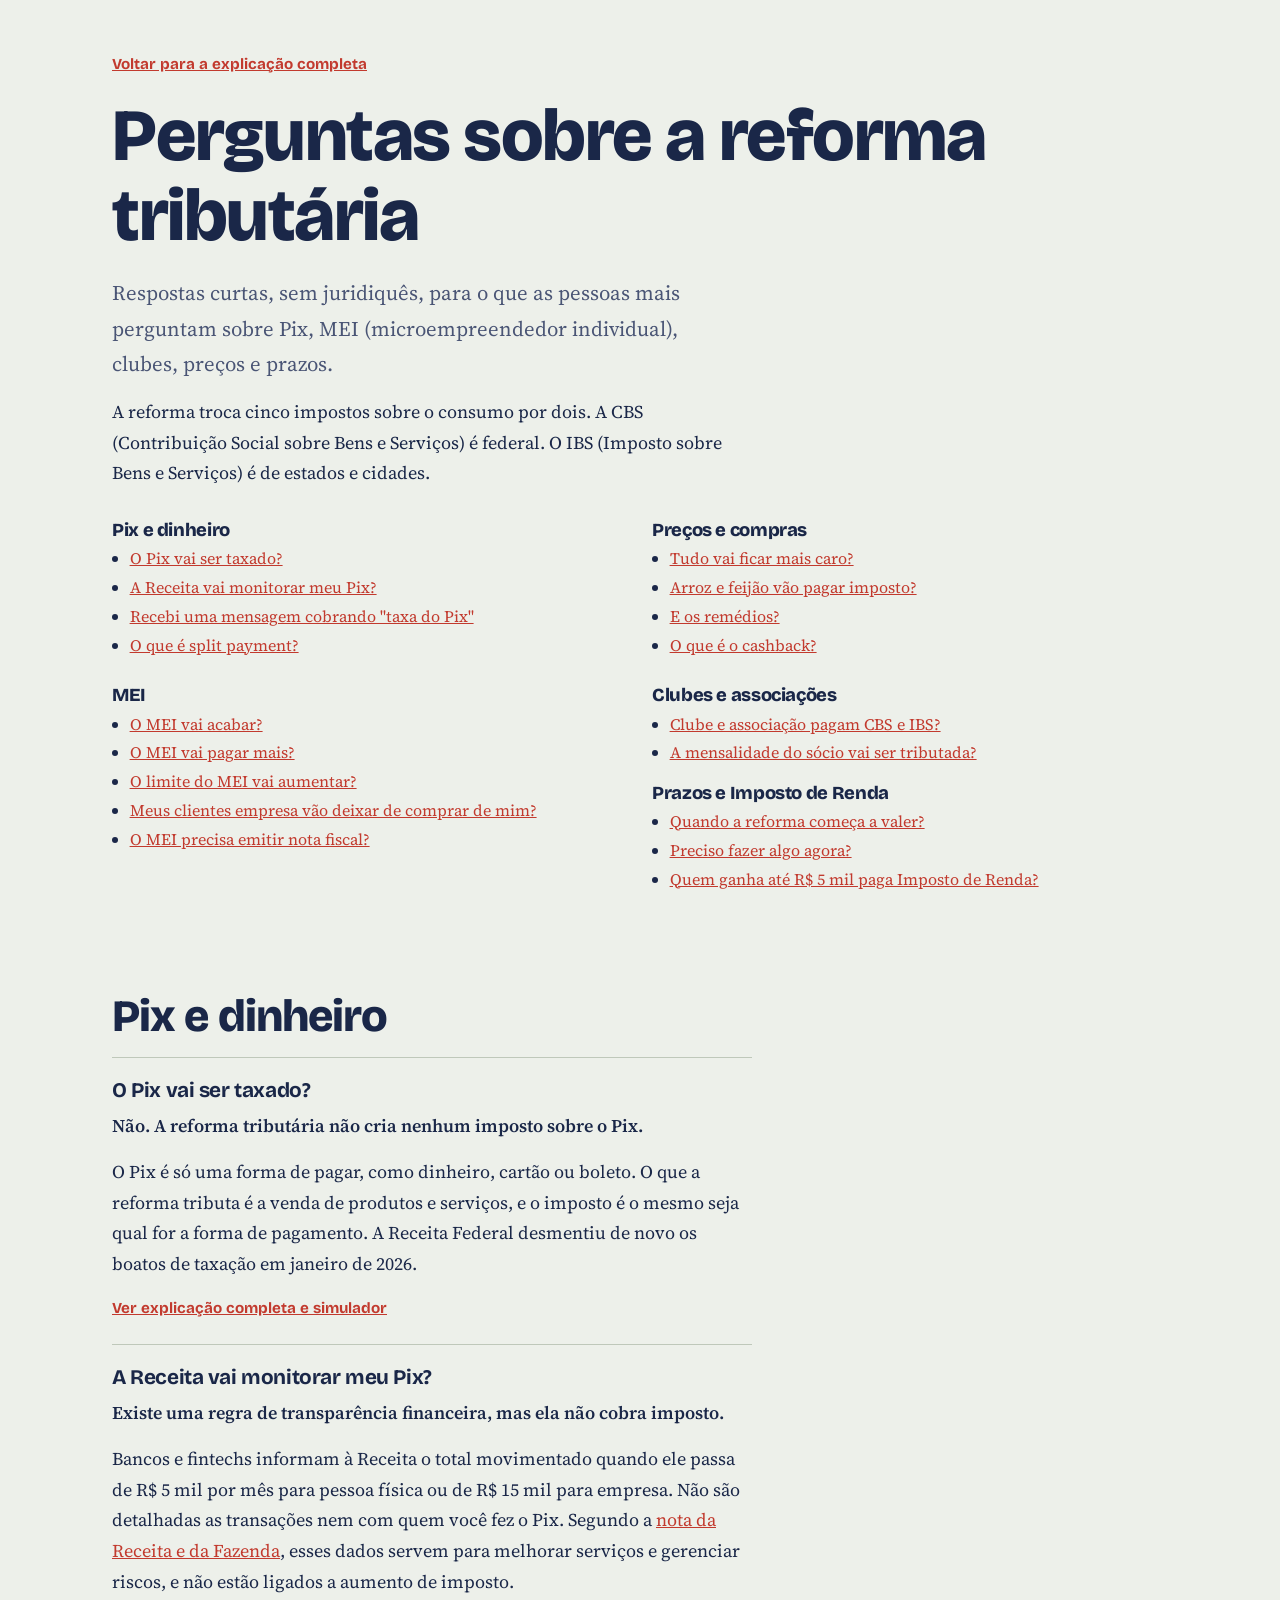
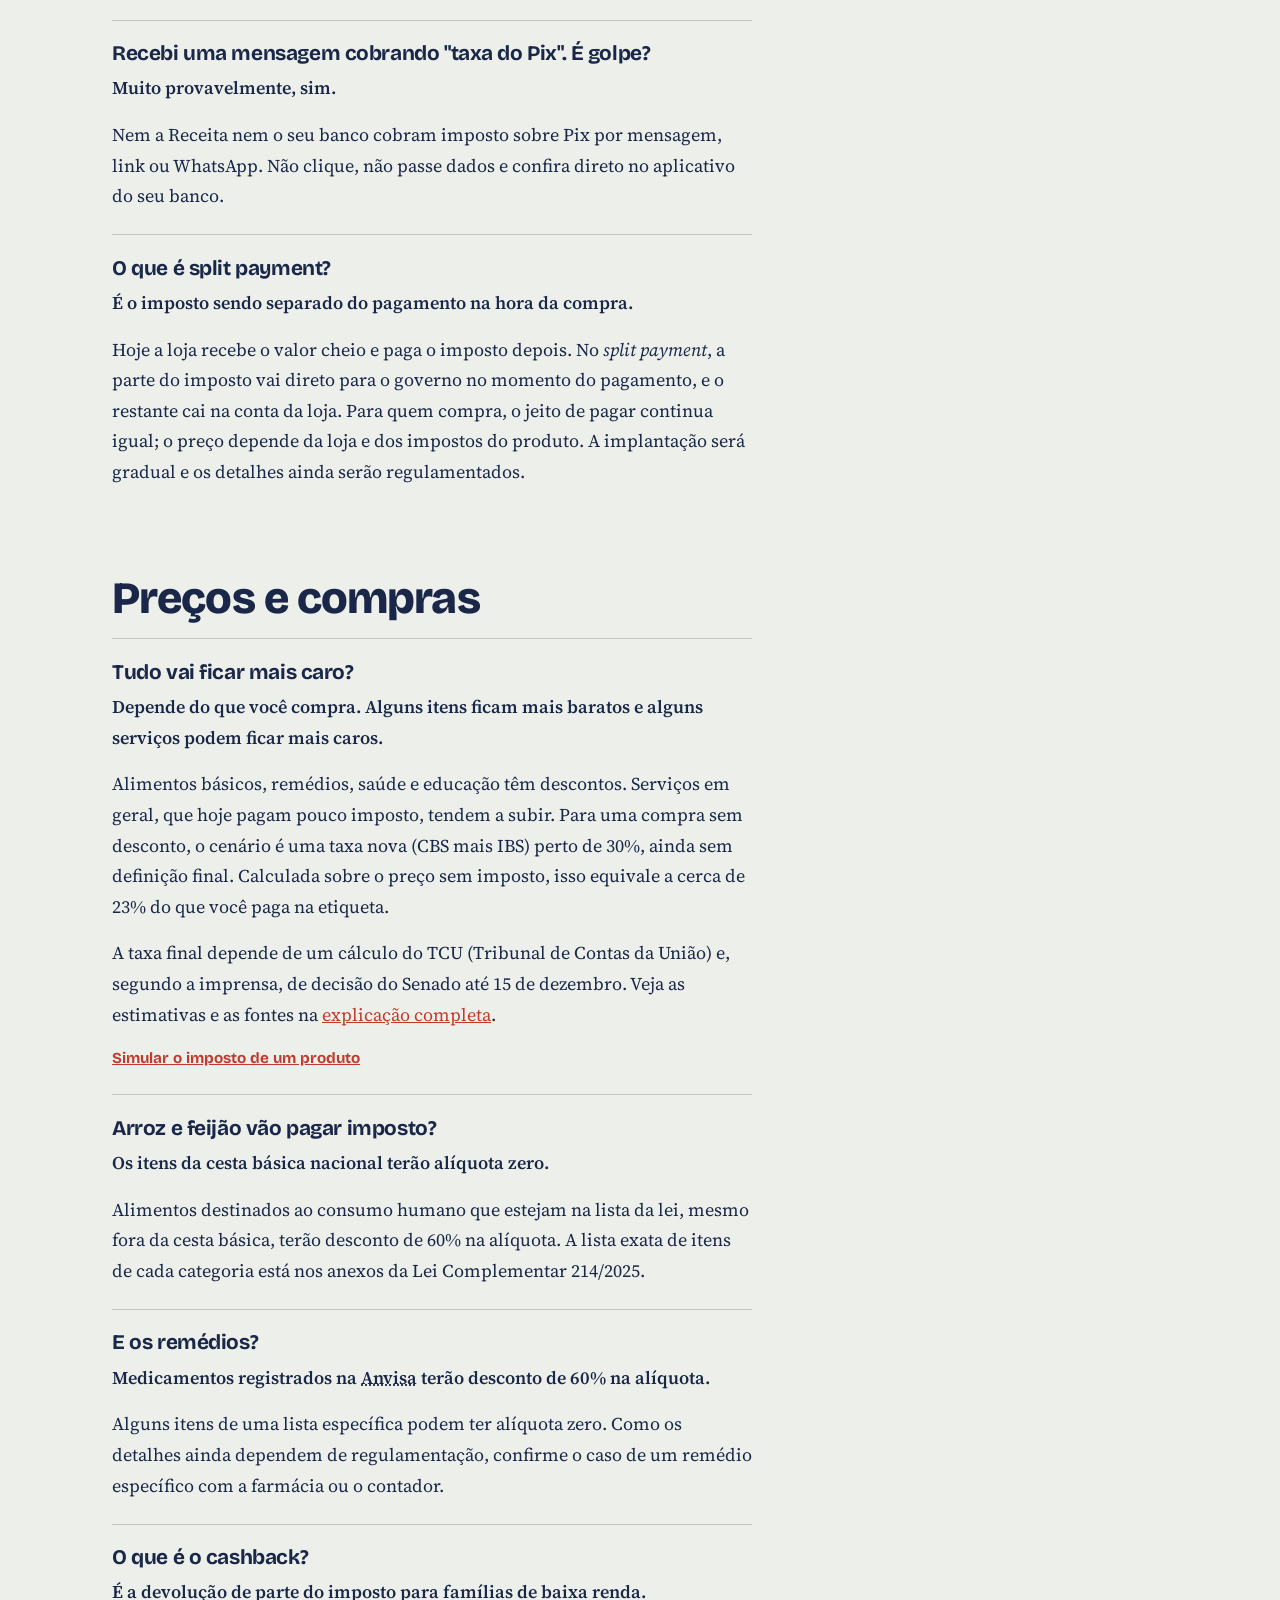
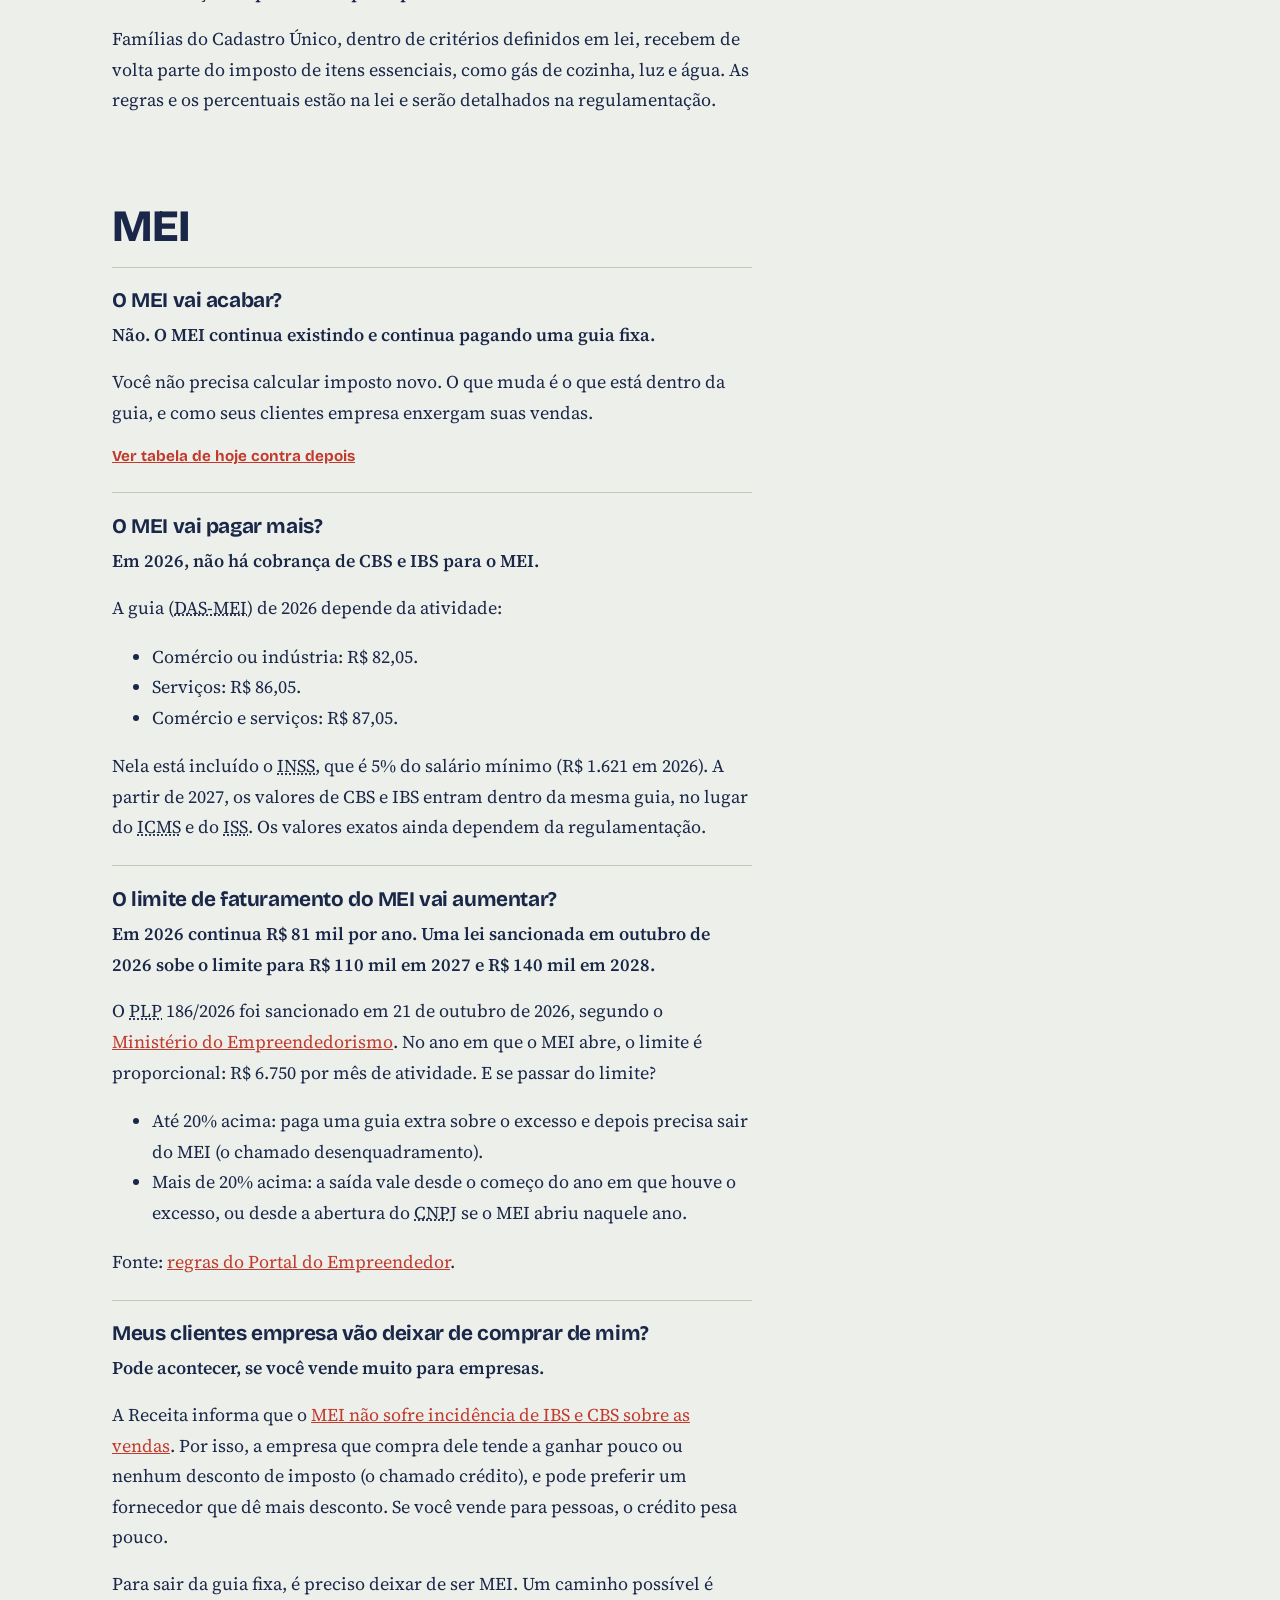
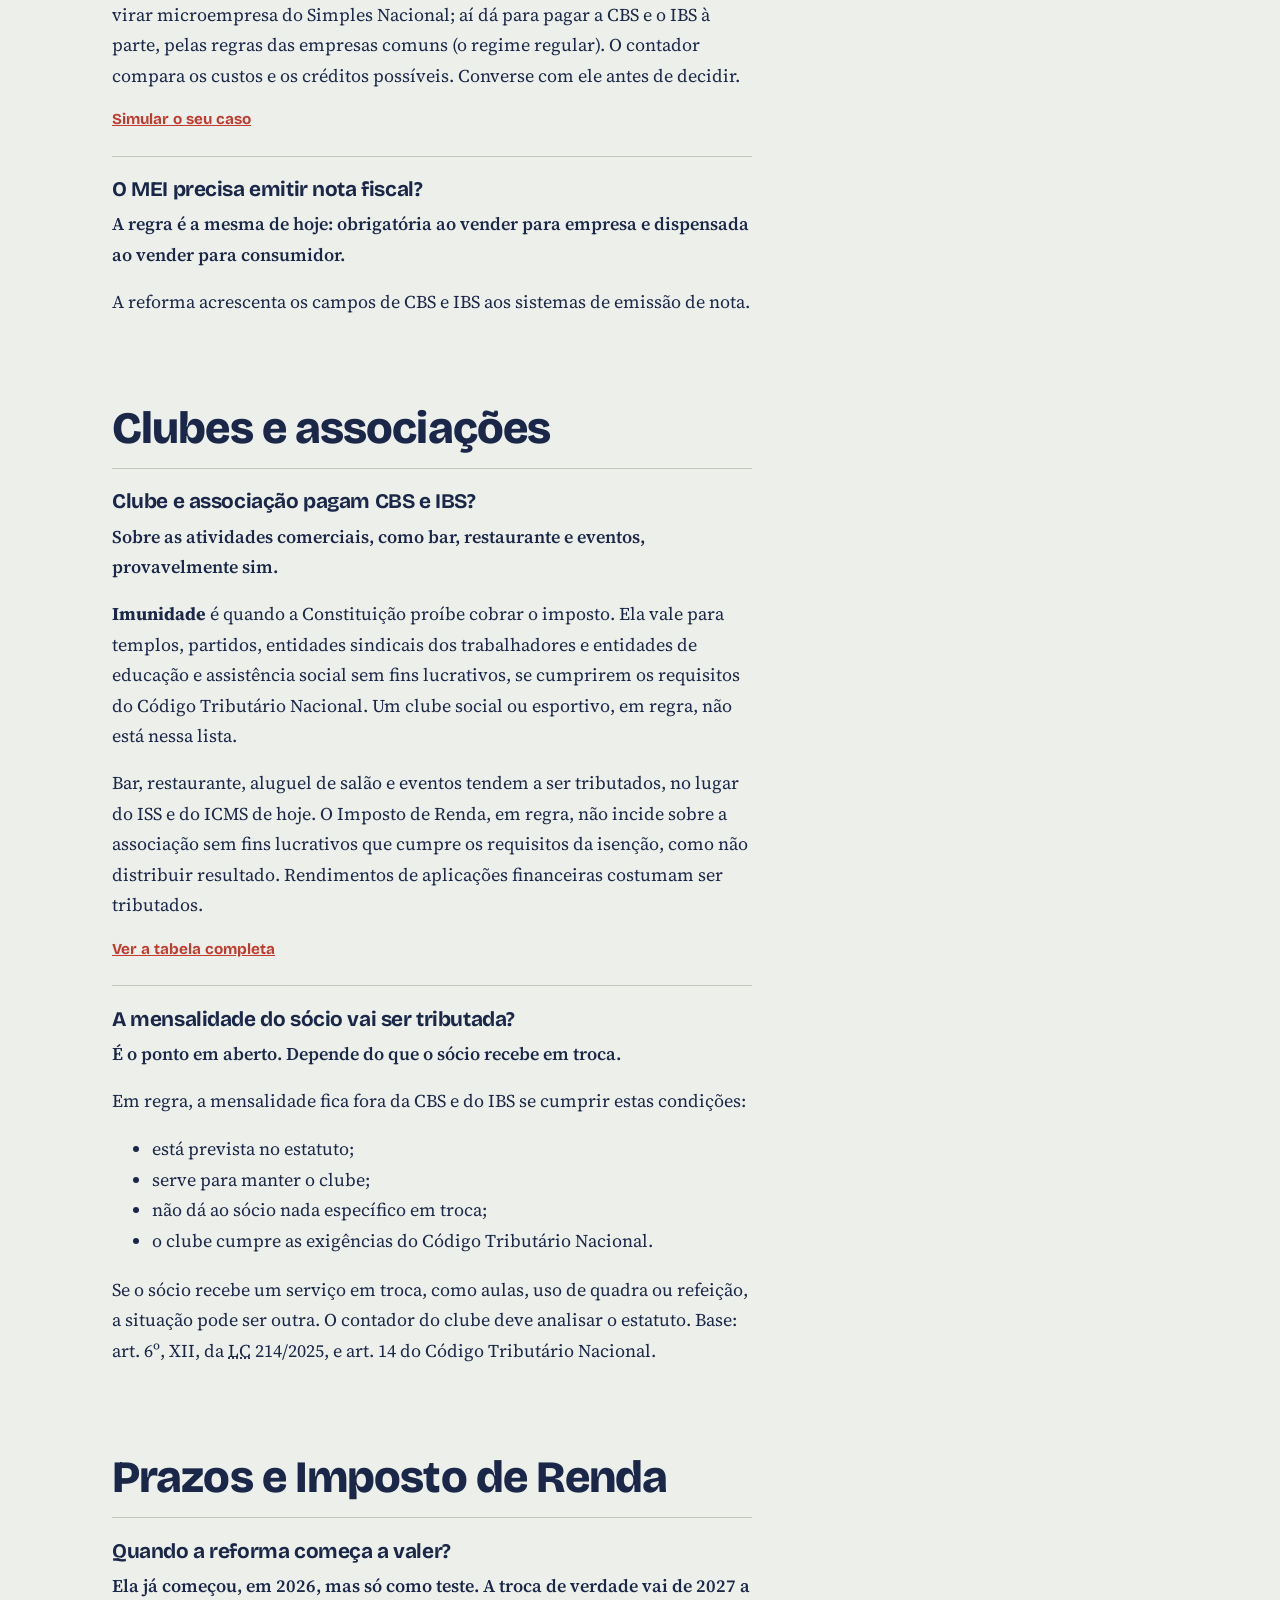
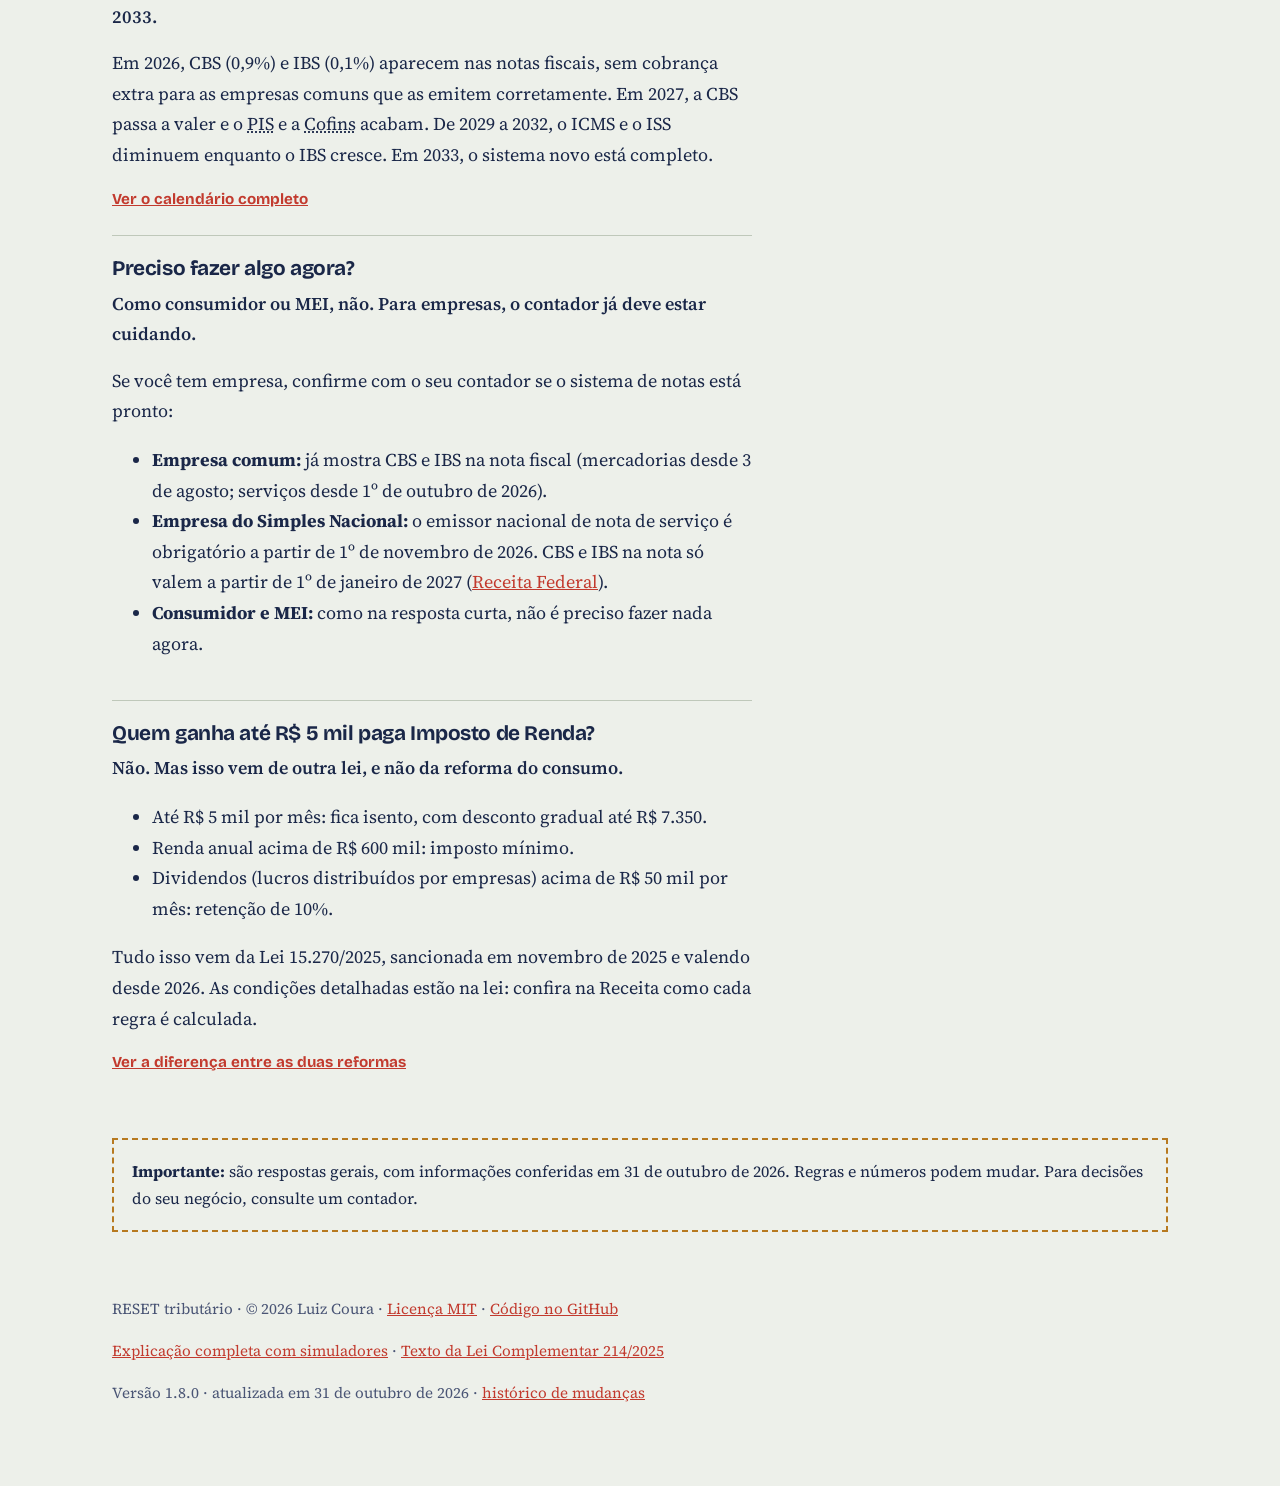
==== commit 4d8b1bf5: "Corrige a quinta revisão: comparação do Simples, siglas e tabelas Co-Authored-By: Claude Sonnet 5.5 " ====
--- a/perguntas.html
+++ b/perguntas.html
@@ -48,7 +48,7 @@
     <a class="voltar" href="index.html">Voltar para a explicação completa</a>
     <h1>Perguntas sobre a reforma tributária</h1>
     <p class="lead texto">Respostas curtas, sem juridiquês, para o que as pessoas mais perguntam sobre Pix, MEI (microempreendedor individual), clubes, preços e prazos.</p>
-    <p class="texto">A reforma troca cinco impostos sobre o consumo por dois: a CBS (Contribuição Social sobre Bens e Serviços), que é federal, e o IBS (Imposto sobre Bens e Serviços), de estados e cidades.</p>
+    <p class="texto">A reforma troca cinco impostos sobre o consumo por dois. A CBS (Contribuição Social sobre Bens e Serviços) é federal. O IBS (Imposto sobre Bens e Serviços) é de estados e cidades.</p>
 
     <nav class="indice" aria-label="Índice de perguntas">
       <div>
@@ -143,7 +143,7 @@
     <div class="pergunta" id="cesta">
       <h3>Arroz e feijão vão pagar imposto?</h3>
       <p class="curta">Os itens da cesta básica nacional terão alíquota zero.</p>
-      <p>Alimentos que não estão na cesta básica, mas são destinados ao consumo humano, terão desconto de 60% na alíquota. A lista exata de itens de cada categoria está nos anexos da Lei Complementar 214/2025.</p>
+      <p>Alimentos destinados ao consumo humano que estejam na lista da lei, mesmo fora da cesta básica, terão desconto de 60% na alíquota. A lista exata de itens de cada categoria está nos anexos da Lei Complementar 214/2025.</p>
     </div>
 
     <div class="pergunta" id="remedios">
@@ -180,7 +180,7 @@
         <li>Serviços: R$ 86,05.</li>
         <li>Comércio e serviços: R$ 87,05.</li>
       </ul>
-      <p>Nela está incluído o <abbr title="Instituto Nacional do Seguro Social">INSS</abbr>, que é 5% do salário mínimo (R$ 1.621 em 2026). A partir de 2027, os valores de CBS e IBS entram dentro da mesma guia, no lugar do ICMS e do ISS. Os valores exatos ainda dependem da regulamentação.</p>
+      <p>Nela está incluído o <abbr title="Instituto Nacional do Seguro Social">INSS</abbr>, que é 5% do salário mínimo (R$ 1.621 em 2026). A partir de 2027, os valores de CBS e IBS entram dentro da mesma guia, no lugar do <abbr title="Imposto sobre Circulação de Mercadorias e Serviços">ICMS</abbr> e do <abbr title="Imposto Sobre Serviços">ISS</abbr>. Os valores exatos ainda dependem da regulamentação.</p>
     </div>
 
     <div class="pergunta" id="mei-limite">
@@ -198,7 +198,7 @@
       <h3>Meus clientes empresa vão deixar de comprar de mim?</h3>
       <p class="curta">Pode acontecer, se você vende muito para empresas.</p>
       <p>A Receita informa que o <a href="https://www.gov.br/receitafederal/pt-br/acesso-a-informacao/acoes-e-programas/reforma-tributaria-do-consumo/reforma-de-fato">MEI não sofre incidência de IBS e CBS sobre as vendas</a>. Por isso, a empresa que compra dele tende a ganhar pouco ou nenhum desconto de imposto (o chamado crédito), e pode preferir um fornecedor que dê mais desconto. Se você vende para pessoas, o crédito pesa pouco.</p>
-      <p>Para sair da guia fixa, é preciso deixar de ser MEI e virar microempresa do Simples Nacional. Aí dá para pagar a CBS e o IBS à parte, pelas regras das empresas comuns (o regime regular). O contador compara os custos e os créditos possíveis. Converse com ele antes de decidir.</p>
+      <p>Para sair da guia fixa, é preciso deixar de ser MEI. Um caminho possível é virar microempresa do Simples Nacional; aí dá para pagar a CBS e o IBS à parte, pelas regras das empresas comuns (o regime regular). O contador compara os custos e os créditos possíveis. Converse com ele antes de decidir.</p>
       <p class="mais"><a href="index.html#simuladores">Simular o seu caso</a></p>
     </div>
 
@@ -225,7 +225,14 @@
     <div class="pergunta" id="clube-mensalidade">
       <h3>A mensalidade do sócio vai ser tributada?</h3>
       <p class="curta">É o ponto em aberto. Depende do que o sócio recebe em troca.</p>
-      <p>Em regra, a mensalidade fica fora da CBS e do IBS quando cumpre três condições. Ela está prevista no estatuto, serve para manter o clube e não dá ao sócio nada específico em troca. O clube também precisa cumprir as exigências do Código Tributário Nacional. Se o sócio recebe um serviço em troca, como aulas, uso de quadra ou refeição, a situação pode ser outra. O contador do clube deve analisar o estatuto. Base: art. 6º, XII, da <abbr title="Lei Complementar">LC</abbr> 214/2025, e art. 14 do Código Tributário Nacional.</p>
+      <p>Em regra, a mensalidade fica fora da CBS e do IBS se cumprir estas condições:</p>
+      <ul>
+        <li>está prevista no estatuto;</li>
+        <li>serve para manter o clube;</li>
+        <li>não dá ao sócio nada específico em troca;</li>
+        <li>o clube cumpre as exigências do Código Tributário Nacional.</li>
+      </ul>
+      <p>Se o sócio recebe um serviço em troca, como aulas, uso de quadra ou refeição, a situação pode ser outra. O contador do clube deve analisar o estatuto. Base: art. 6º, XII, da <abbr title="Lei Complementar">LC</abbr> 214/2025, e art. 14 do Código Tributário Nacional.</p>
     </div>
   </div>
 </section>
@@ -244,7 +251,12 @@
     <div class="pergunta" id="agora">
       <h3>Preciso fazer algo agora?</h3>
       <p class="curta">Como consumidor ou MEI, não. Para empresas, o contador já deve estar cuidando.</p>
-      <p>Se você tem empresa, confirme com o seu contador se o sistema de notas está atualizado. Em resumo: empresas comuns já precisam mostrar CBS e IBS na nota fiscal (mercadorias desde 3 de agosto e serviços desde 1º de outubro de 2026). Empresas do Simples Nacional têm prazos próprios. O emissor nacional de nota de serviço passa a ser obrigatório em 1º de novembro de 2026. Já CBS e IBS na nota só valem a partir de 1º de janeiro de 2027 (<a href="https://www.gov.br/receitafederal/pt-br/assuntos/noticias/2026/agosto/simples-nacional-nfs-e-nacional-sera-obrigatoria-para-me-e-epp-a-partir-de-1o-de-novembro-de-2026">Receita Federal</a>).</p>
+      <p>Se você tem empresa, confirme com o seu contador se o sistema de notas está pronto:</p>
+      <ul>
+        <li><strong>Empresa comum:</strong> já mostra CBS e IBS na nota fiscal (mercadorias desde 3 de agosto; serviços desde 1º de outubro de 2026).</li>
+        <li><strong>Empresa do Simples Nacional:</strong> o emissor nacional de nota de serviço é obrigatório a partir de 1º de novembro de 2026. CBS e IBS na nota só valem a partir de 1º de janeiro de 2027 (<a href="https://www.gov.br/receitafederal/pt-br/assuntos/noticias/2026/agosto/simples-nacional-nfs-e-nacional-sera-obrigatoria-para-me-e-epp-a-partir-de-1o-de-novembro-de-2026">Receita Federal</a>).</li>
+        <li><strong>Consumidor e MEI:</strong> como na resposta curta, não é preciso fazer nada agora.</li>
+      </ul>
     </div>
 
     <div class="pergunta" id="ir">
@@ -270,7 +282,7 @@
   <div class="wrap">
     <p>RESET tributário · © 2026 Luiz Coura · <a href="https://github.com/luizcoura/reset-tributario/blob/main/LICENSE">Licença MIT</a> · <a href="https://github.com/luizcoura/reset-tributario">Código no GitHub</a></p>
     <p><a href="index.html">Explicação completa com simuladores</a> · <a href="https://www.planalto.gov.br/ccivil_03/leis/lcp/lcp214.htm">Texto da Lei Complementar 214/2025</a></p>
-    <p>Versão 1.7.0 · atualizada em 31 de outubro de 2026 · <a href="https://github.com/luizcoura/reset-tributario/blob/main/CHANGELOG.md">histórico de mudanças</a></p>
+    <p>Versão 1.8.0 · atualizada em 31 de outubro de 2026 · <a href="https://github.com/luizcoura/reset-tributario/blob/main/CHANGELOG.md">histórico de mudanças</a></p>
   </div>
 </footer>
 </body>
--- a/style.css
+++ b/style.css
@@ -201,3 +201,5 @@
 .global small{display:block}
 .base-legal{display:block;margin-top:.5rem;font-size:.85rem;line-height:1.4;color:var(--tinta-suave)}
 ul.lista-campos{margin:0;padding-left:1.2rem;font-size:1rem;line-height:1.5}
+table.mini{max-width:26rem;font-size:.95rem;margin:.6rem 0}
+.nota-linha{display:block;font-family:var(--corpo);font-size:.85rem;line-height:1.4;color:var(--tinta-suave);margin:-.1rem 0 .4rem}
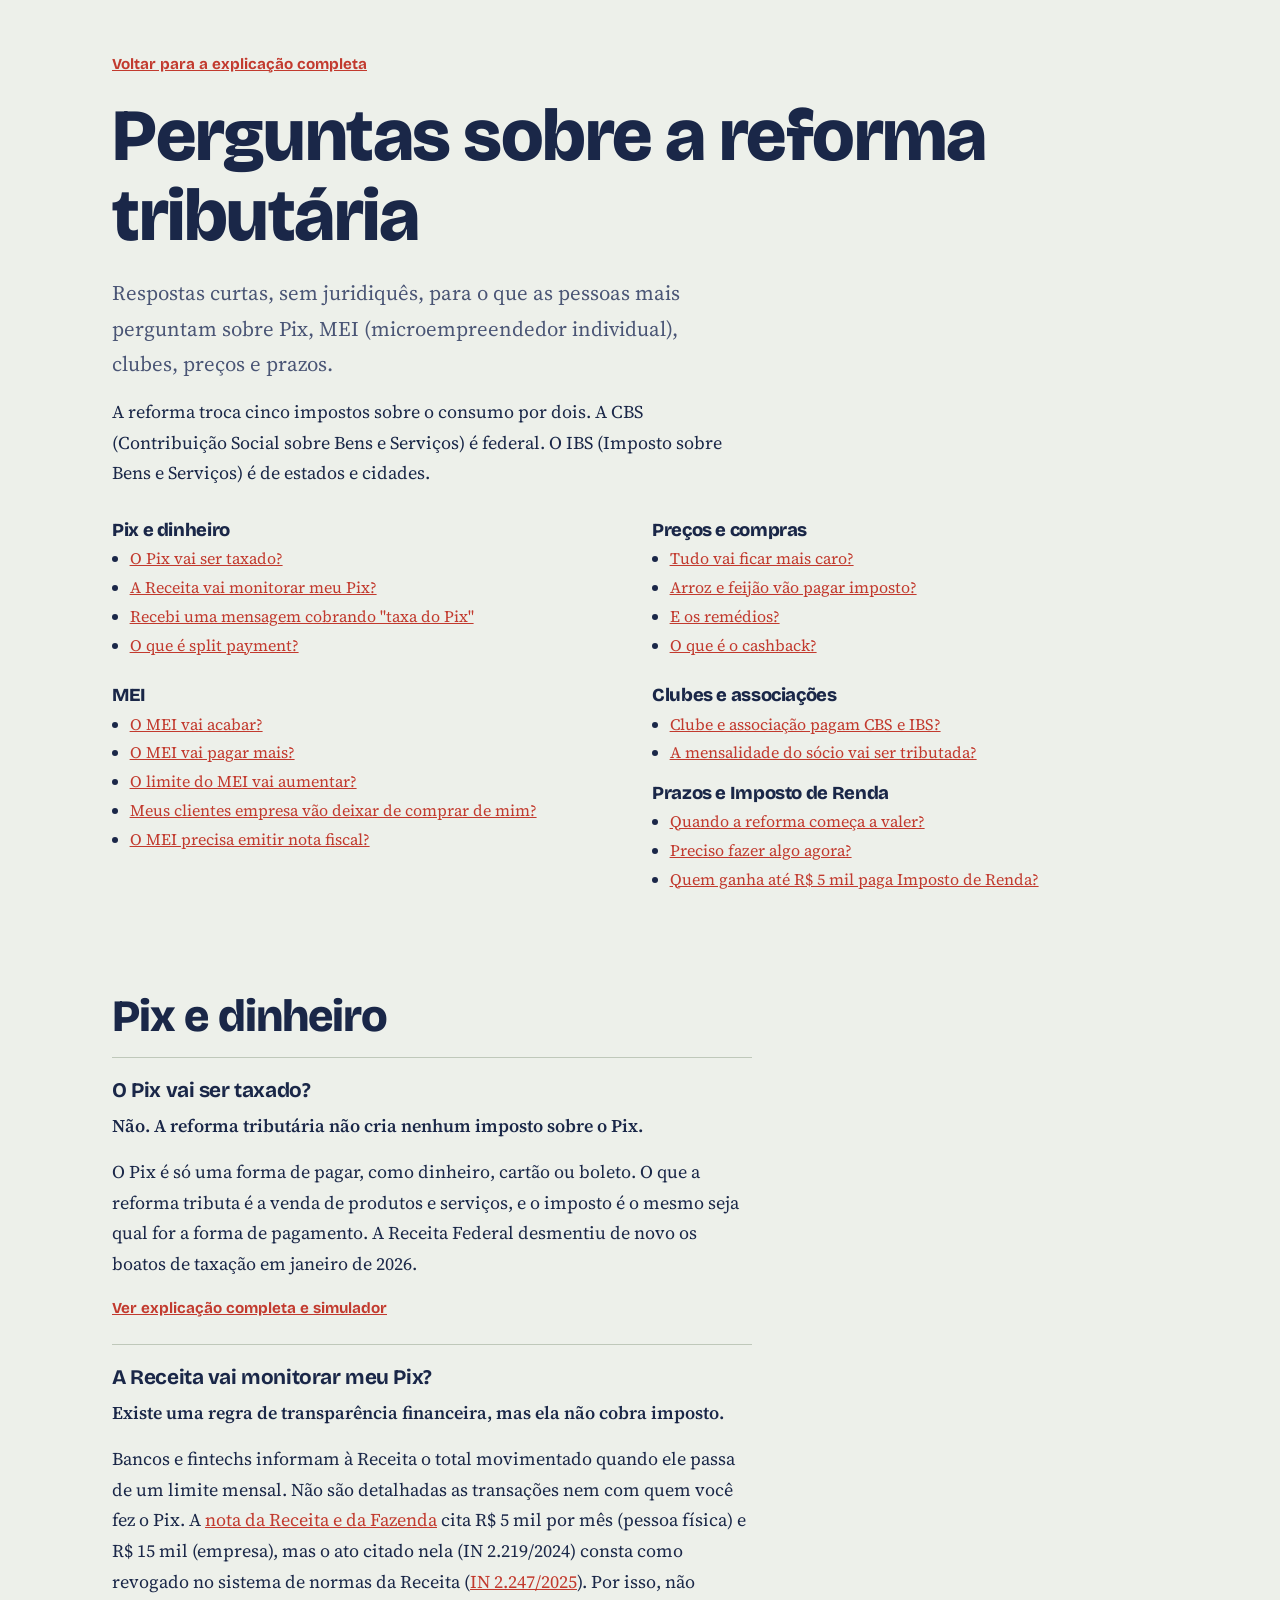
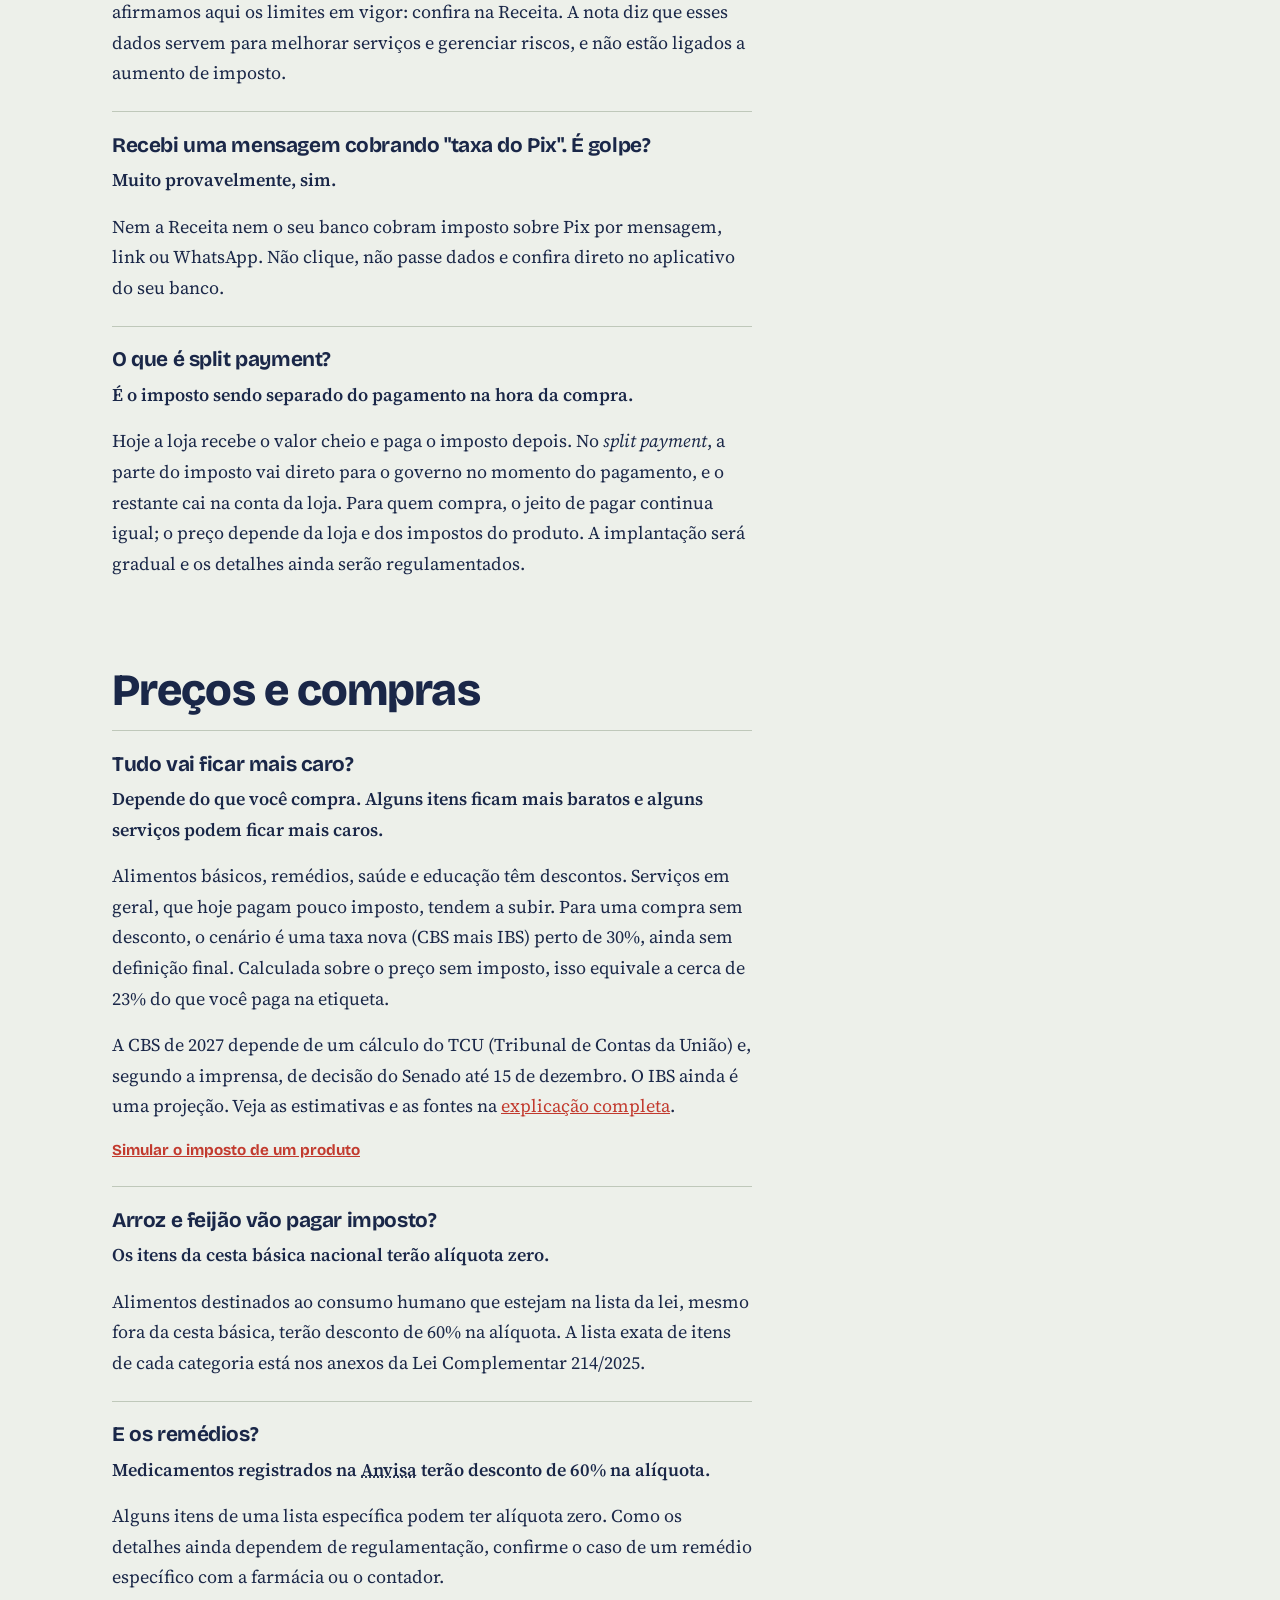
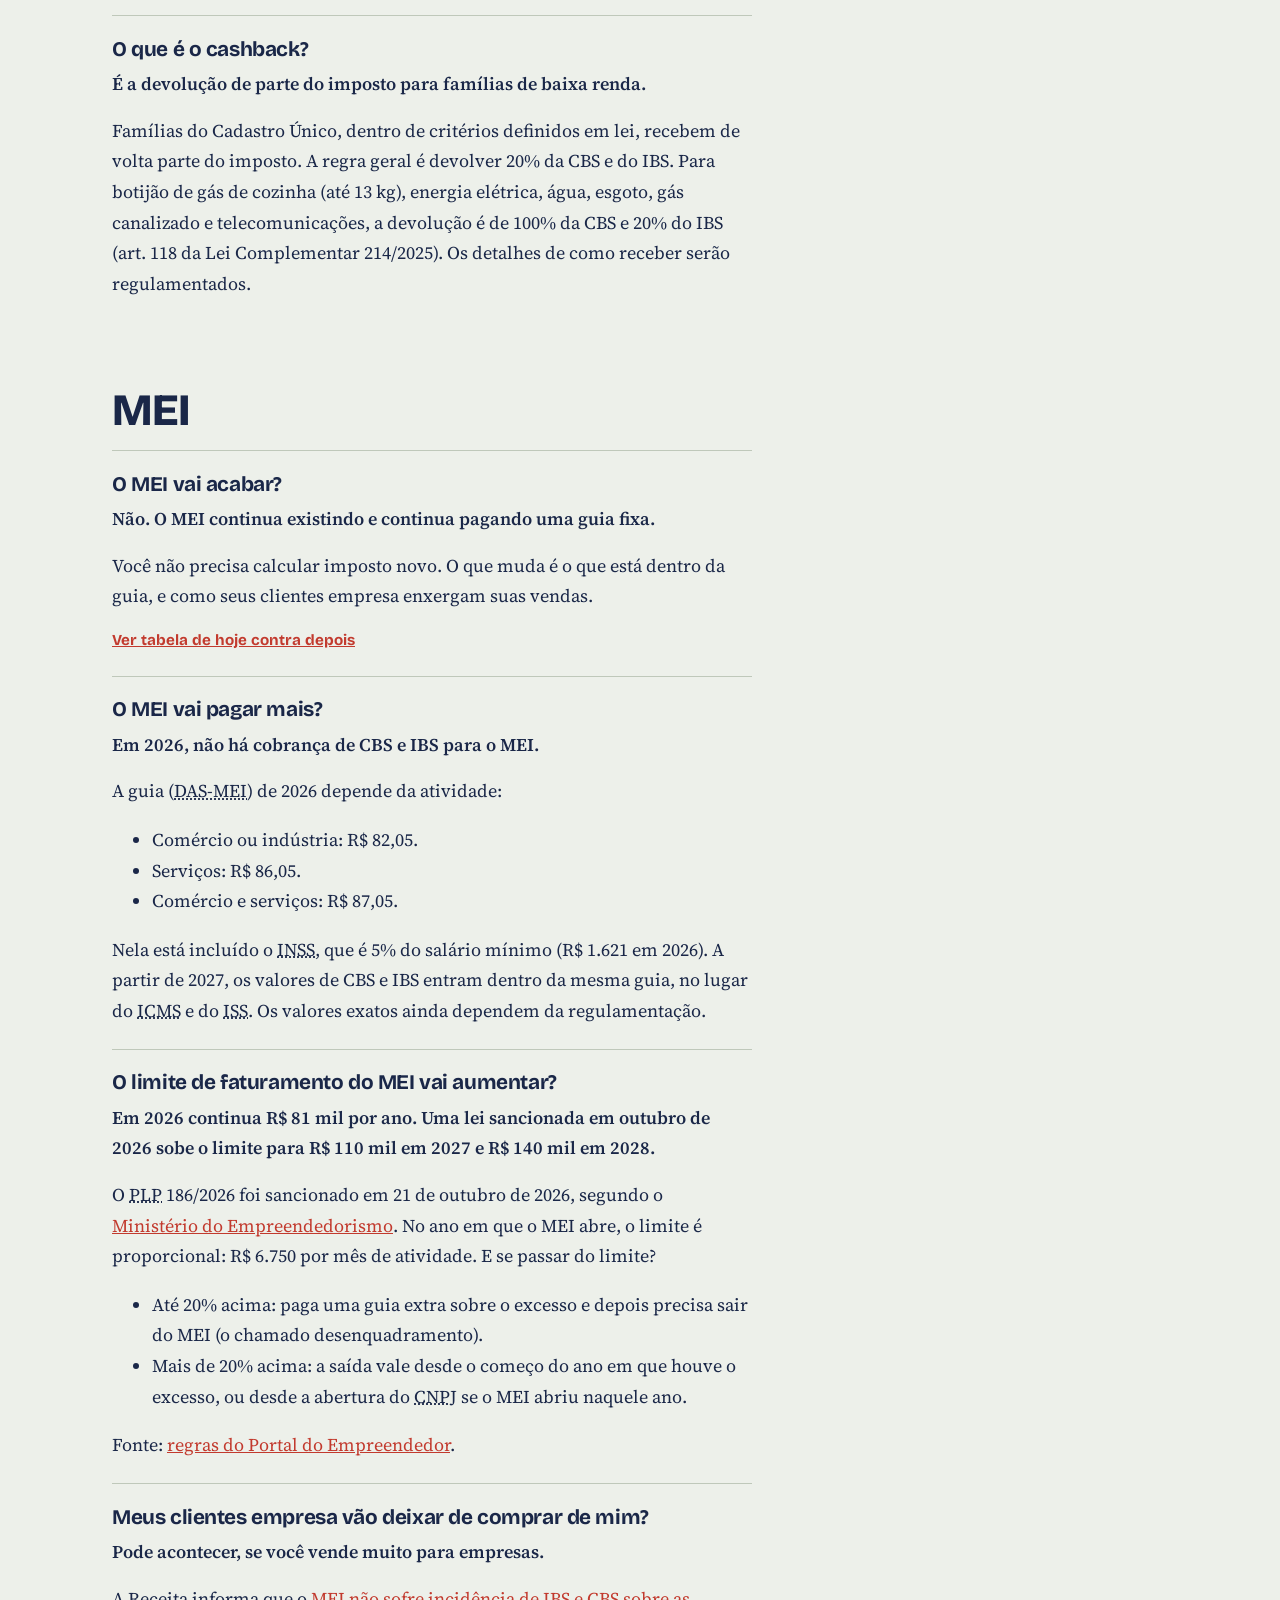
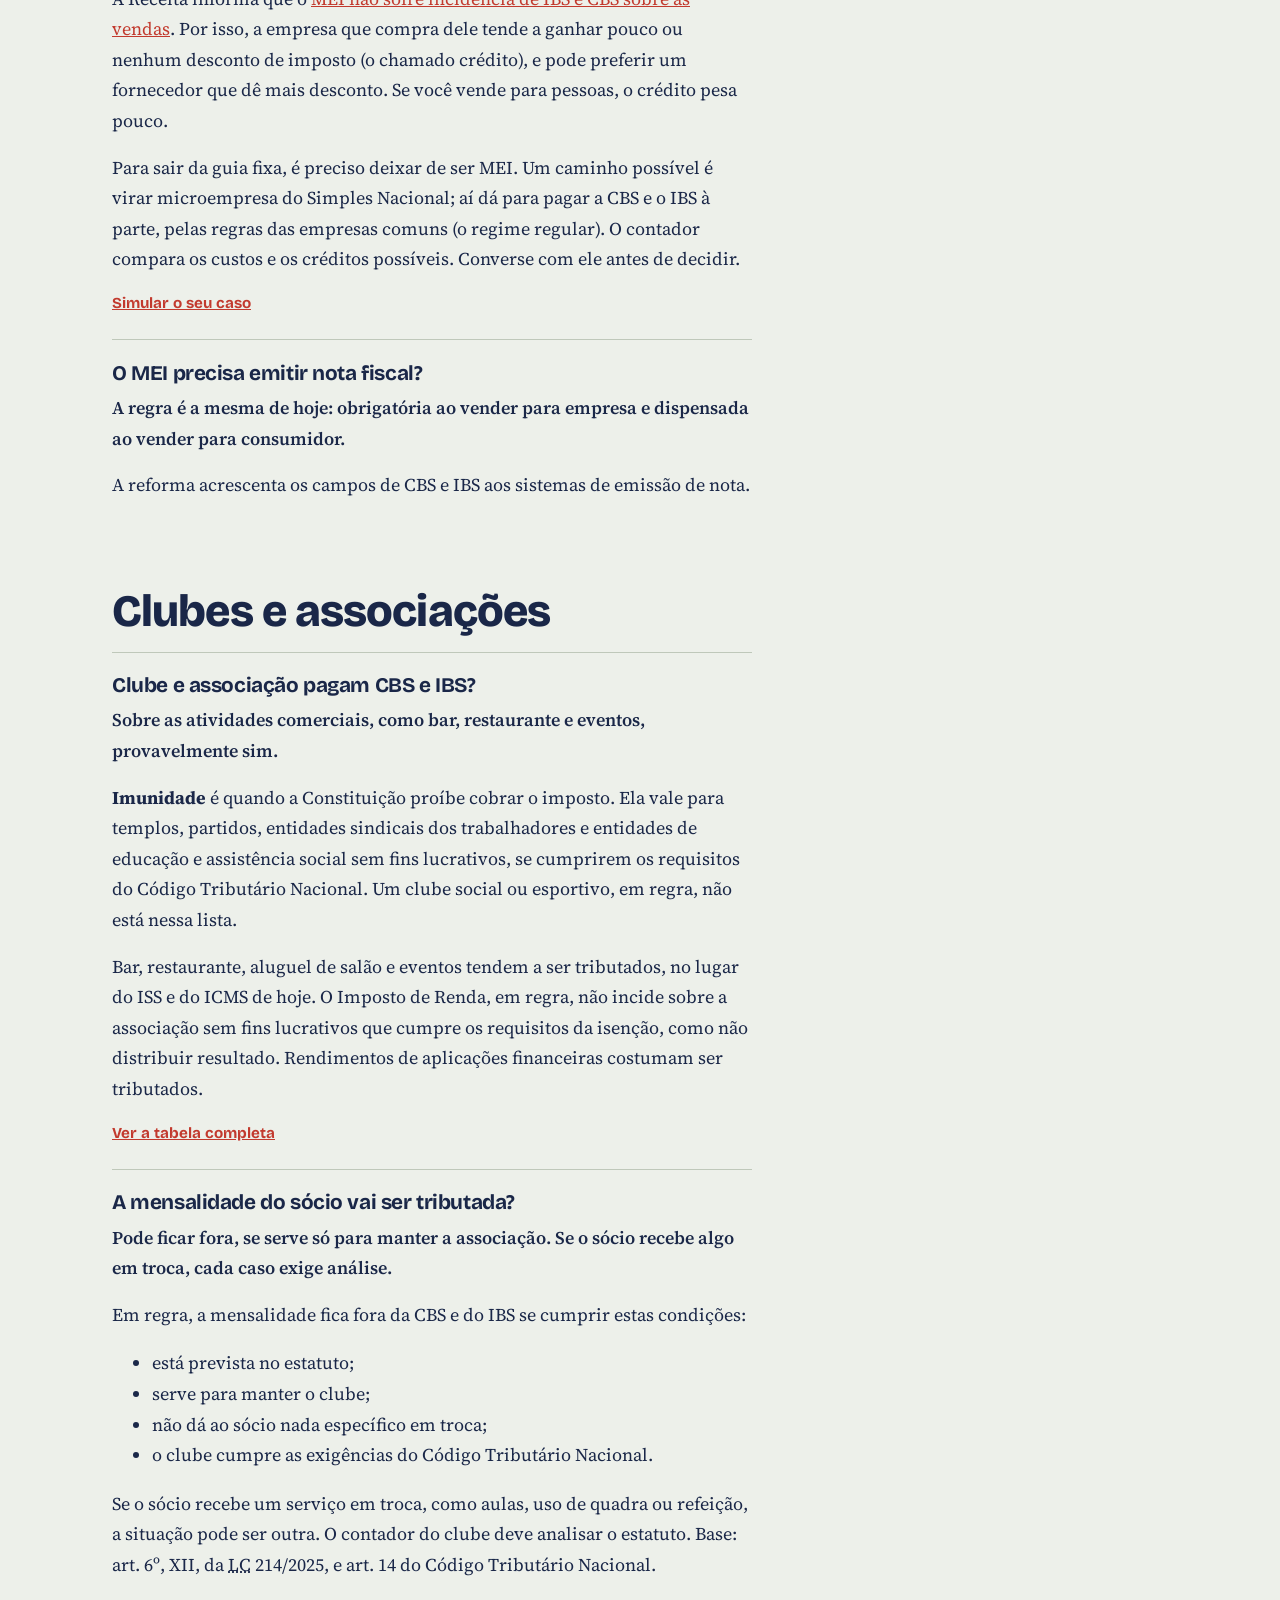
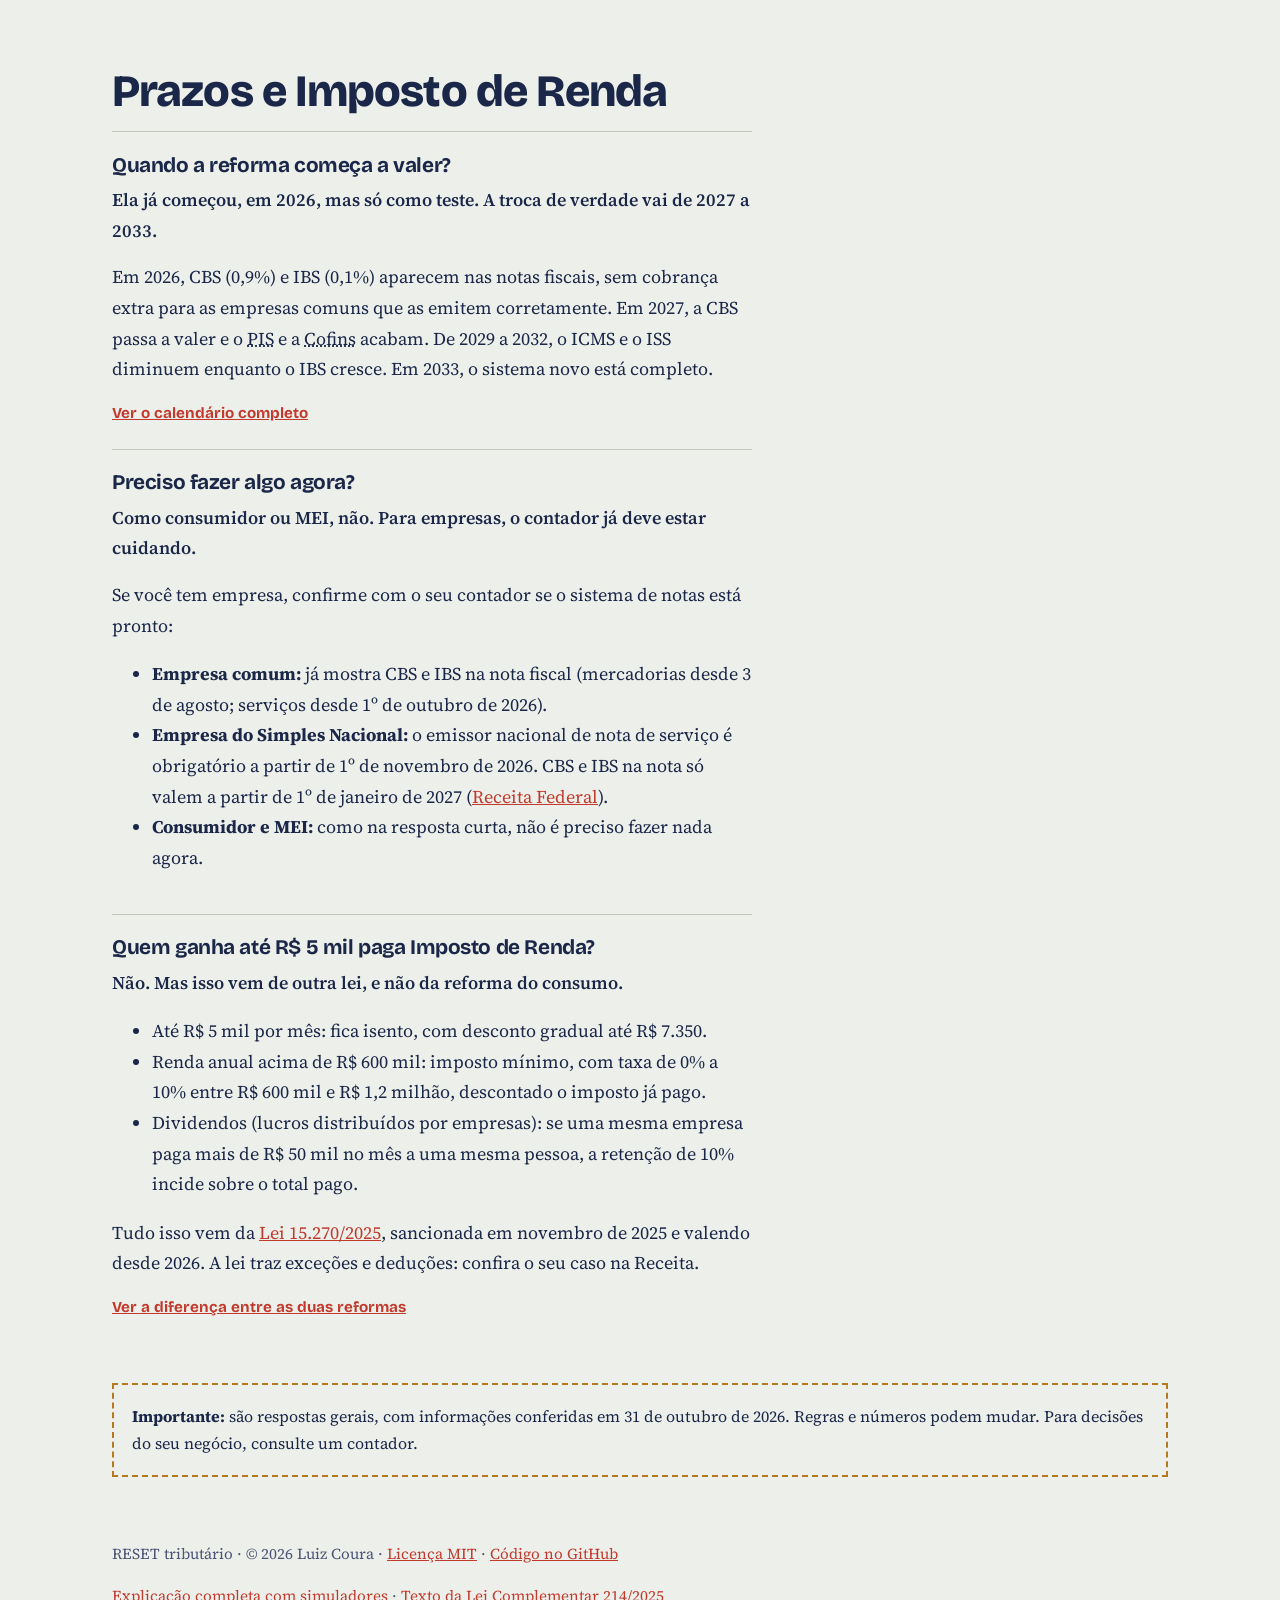
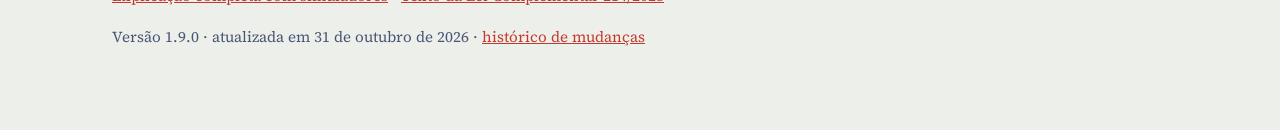
==== commit 30392435: "Corrige a sexta revisão com fontes primárias: e-Financeira, dividendos e cashback Co-Authored-By: Cl" ====
--- a/perguntas.html
+++ b/perguntas.html
@@ -111,7 +111,7 @@
     <div class="pergunta" id="pix-monitorado">
       <h3>A Receita vai monitorar meu Pix?</h3>
       <p class="curta">Existe uma regra de transparência financeira, mas ela não cobra imposto.</p>
-      <p>Bancos e fintechs informam à Receita o total movimentado quando ele passa de R$ 5 mil por mês para pessoa física ou de R$ 15 mil para empresa. Não são detalhadas as transações nem com quem você fez o Pix. Segundo a <a href="https://www.gov.br/fazenda/pt-br/canais_atendimento/imprensa/notas-a-imprensa/2025/janeiro/receita-federal-esclarece-evolucao-na-e-financeira">nota da Receita e da Fazenda</a>, esses dados servem para melhorar serviços e gerenciar riscos, e não estão ligados a aumento de imposto.</p>
+      <p>Bancos e fintechs informam à Receita o total movimentado quando ele passa de um limite mensal. Não são detalhadas as transações nem com quem você fez o Pix. A <a href="https://www.gov.br/fazenda/pt-br/canais_atendimento/imprensa/notas-a-imprensa/2025/janeiro/receita-federal-esclarece-evolucao-na-e-financeira">nota da Receita e da Fazenda</a> cita R$ 5 mil por mês (pessoa física) e R$ 15 mil (empresa), mas o ato citado nela (IN 2.219/2024) consta como revogado no sistema de normas da Receita (<a href="https://normasinternet2.receita.fazenda.gov.br/#/consulta/externa/142436">IN 2.247/2025</a>). Por isso, não afirmamos aqui os limites em vigor: confira na Receita. A nota diz que esses dados servem para melhorar serviços e gerenciar riscos, e não estão ligados a aumento de imposto.</p>
     </div>
 
     <div class="pergunta" id="pix-golpe">
@@ -136,7 +136,7 @@
       <h3>Tudo vai ficar mais caro?</h3>
       <p class="curta">Depende do que você compra. Alguns itens ficam mais baratos e alguns serviços podem ficar mais caros.</p>
       <p>Alimentos básicos, remédios, saúde e educação têm descontos. Serviços em geral, que hoje pagam pouco imposto, tendem a subir. Para uma compra sem desconto, o cenário é uma taxa nova (CBS mais IBS) perto de 30%, ainda sem definição final. Calculada sobre o preço sem imposto, isso equivale a cerca de 23% do que você paga na etiqueta.</p>
-      <p>A taxa final depende de um cálculo do TCU (Tribunal de Contas da União) e, segundo a imprensa, de decisão do Senado até 15 de dezembro. Veja as estimativas e as fontes na <a href="index.html#depois">explicação completa</a>.</p>
+      <p>A CBS de 2027 depende de um cálculo do TCU (Tribunal de Contas da União) e, segundo a imprensa, de decisão do Senado até 15 de dezembro. O IBS ainda é uma projeção. Veja as estimativas e as fontes na <a href="index.html#depois">explicação completa</a>.</p>
       <p class="mais"><a href="index.html#simuladores">Simular o imposto de um produto</a></p>
     </div>
 
@@ -155,7 +155,7 @@
     <div class="pergunta" id="cashback">
       <h3>O que é o cashback?</h3>
       <p class="curta">É a devolução de parte do imposto para famílias de baixa renda.</p>
-      <p>Famílias do Cadastro Único, dentro de critérios definidos em lei, recebem de volta parte do imposto de itens essenciais, como gás de cozinha, luz e água. As regras e os percentuais estão na lei e serão detalhados na regulamentação.</p>
+      <p>Famílias do Cadastro Único, dentro de critérios definidos em lei, recebem de volta parte do imposto. A regra geral é devolver 20% da CBS e do IBS. Para botijão de gás de cozinha (até 13 kg), energia elétrica, água, esgoto, gás canalizado e telecomunicações, a devolução é de 100% da CBS e 20% do IBS (art. 118 da Lei Complementar 214/2025). Os detalhes de como receber serão regulamentados.</p>
     </div>
   </div>
 </section>
@@ -224,7 +224,7 @@
 
     <div class="pergunta" id="clube-mensalidade">
       <h3>A mensalidade do sócio vai ser tributada?</h3>
-      <p class="curta">É o ponto em aberto. Depende do que o sócio recebe em troca.</p>
+      <p class="curta">Pode ficar fora, se serve só para manter a associação. Se o sócio recebe algo em troca, cada caso exige análise.</p>
       <p>Em regra, a mensalidade fica fora da CBS e do IBS se cumprir estas condições:</p>
       <ul>
         <li>está prevista no estatuto;</li>
@@ -264,10 +264,10 @@
       <p class="curta">Não. Mas isso vem de outra lei, e não da reforma do consumo.</p>
       <ul>
         <li>Até R$ 5 mil por mês: fica isento, com desconto gradual até R$ 7.350.</li>
-        <li>Renda anual acima de R$ 600 mil: imposto mínimo.</li>
-        <li>Dividendos (lucros distribuídos por empresas) acima de R$ 50 mil por mês: retenção de 10%.</li>
-      </ul>
-      <p>Tudo isso vem da Lei 15.270/2025, sancionada em novembro de 2025 e valendo desde 2026. As condições detalhadas estão na lei: confira na Receita como cada regra é calculada.</p>
+        <li>Renda anual acima de R$ 600 mil: imposto mínimo, com taxa de 0% a 10% entre R$ 600 mil e R$ 1,2 milhão, descontado o imposto já pago.</li>
+        <li>Dividendos (lucros distribuídos por empresas): se uma mesma empresa paga mais de R$ 50 mil no mês a uma mesma pessoa, a retenção de 10% incide sobre o total pago.</li>
+      </ul>
+      <p>Tudo isso vem da <a href="https://www.planalto.gov.br/ccivil_03/_ato2023-2026/2025/lei/l15270.htm">Lei 15.270/2025</a>, sancionada em novembro de 2025 e valendo desde 2026. A lei traz exceções e deduções: confira o seu caso na Receita.</p>
       <p class="mais"><a href="index.html#renda">Ver a diferença entre as duas reformas</a></p>
     </div>
 
@@ -282,7 +282,7 @@
   <div class="wrap">
     <p>RESET tributário · © 2026 Luiz Coura · <a href="https://github.com/luizcoura/reset-tributario/blob/main/LICENSE">Licença MIT</a> · <a href="https://github.com/luizcoura/reset-tributario">Código no GitHub</a></p>
     <p><a href="index.html">Explicação completa com simuladores</a> · <a href="https://www.planalto.gov.br/ccivil_03/leis/lcp/lcp214.htm">Texto da Lei Complementar 214/2025</a></p>
-    <p>Versão 1.8.0 · atualizada em 31 de outubro de 2026 · <a href="https://github.com/luizcoura/reset-tributario/blob/main/CHANGELOG.md">histórico de mudanças</a></p>
+    <p>Versão 1.9.0 · atualizada em 31 de outubro de 2026 · <a href="https://github.com/luizcoura/reset-tributario/blob/main/CHANGELOG.md">histórico de mudanças</a></p>
   </div>
 </footer>
 </body>
